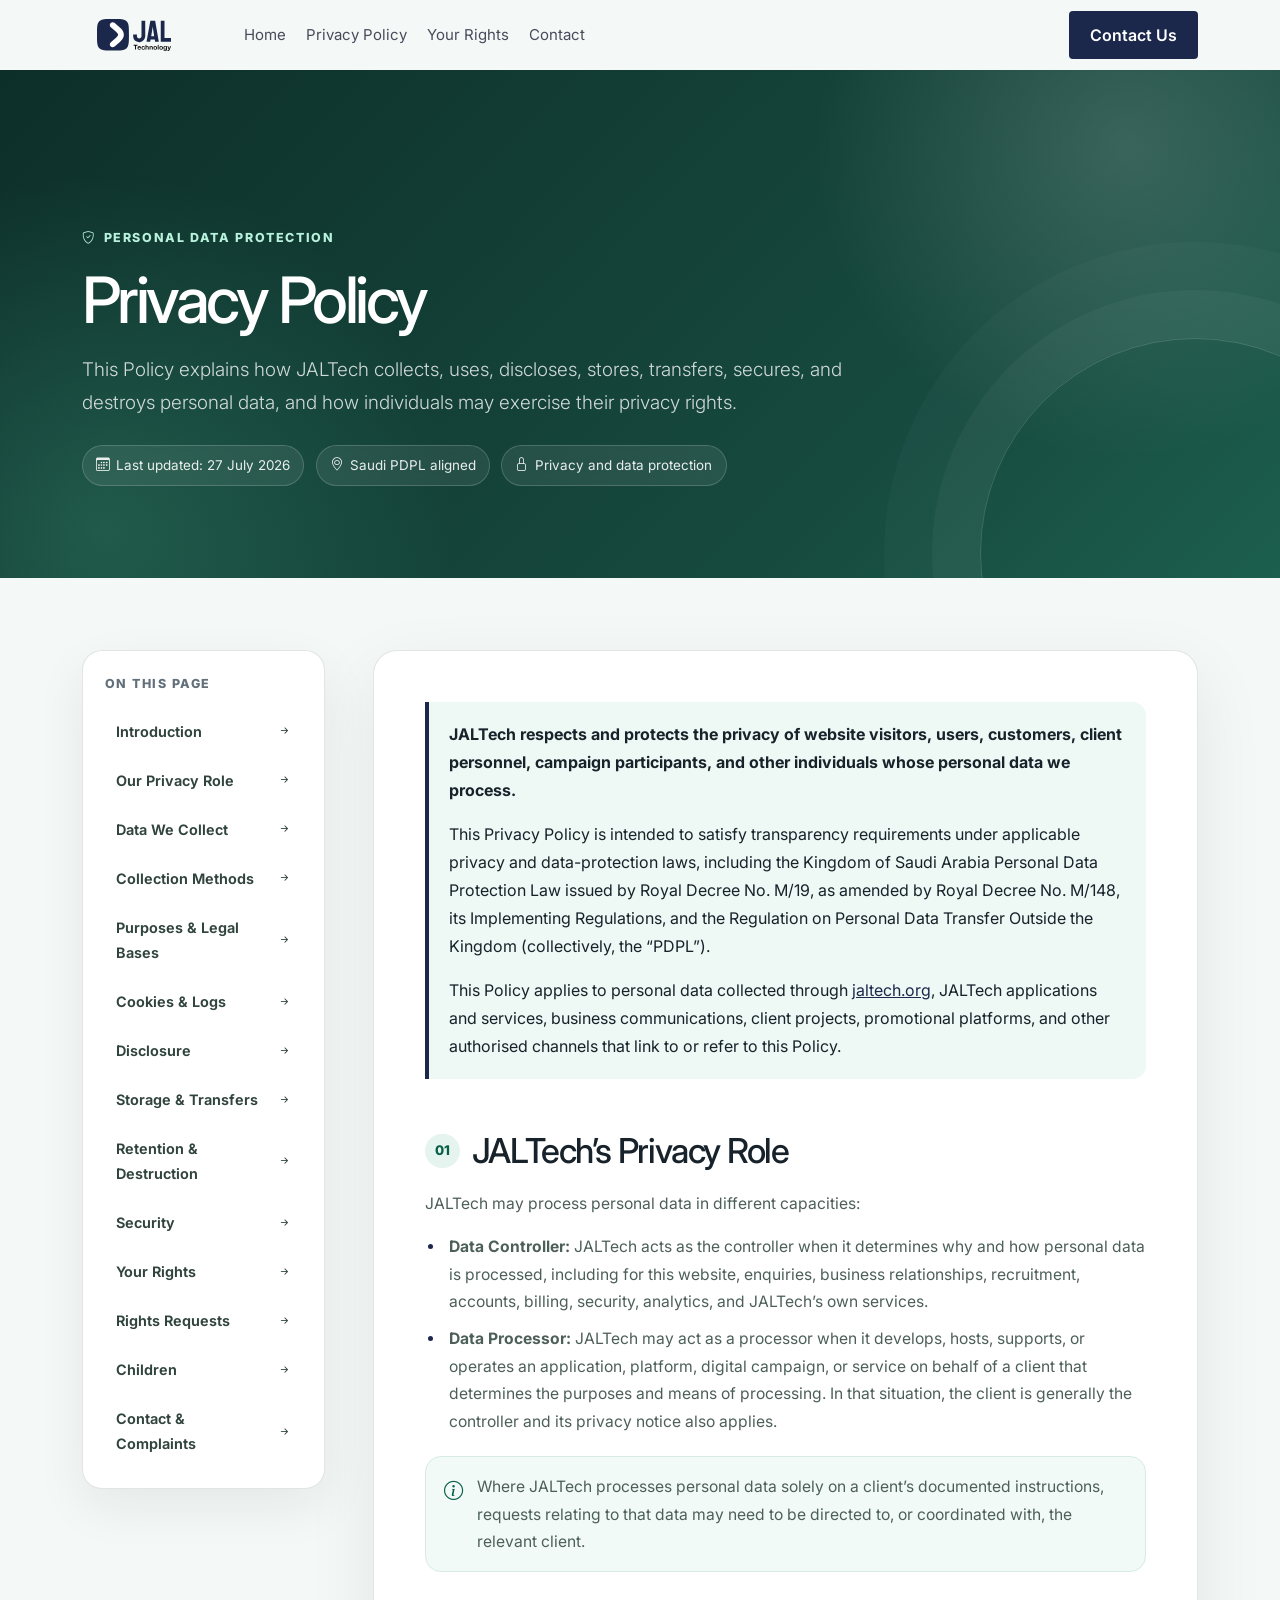
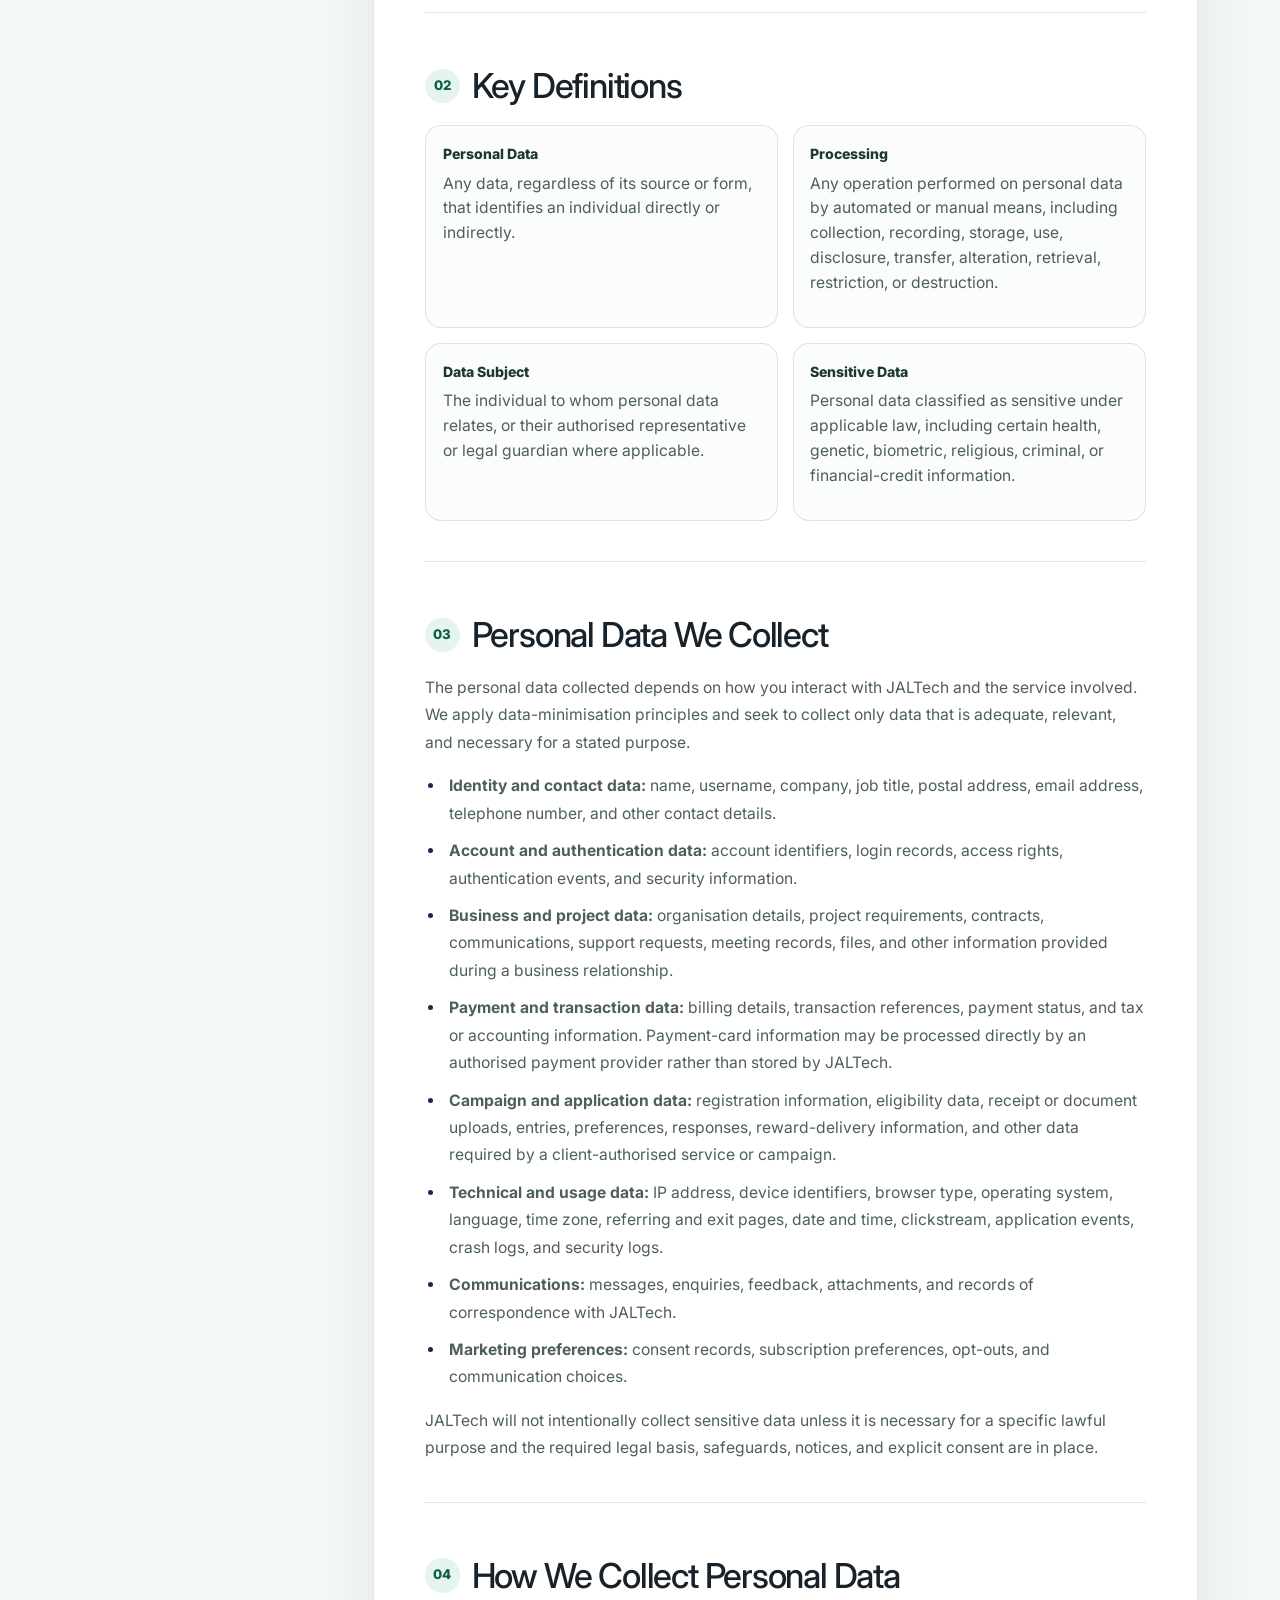
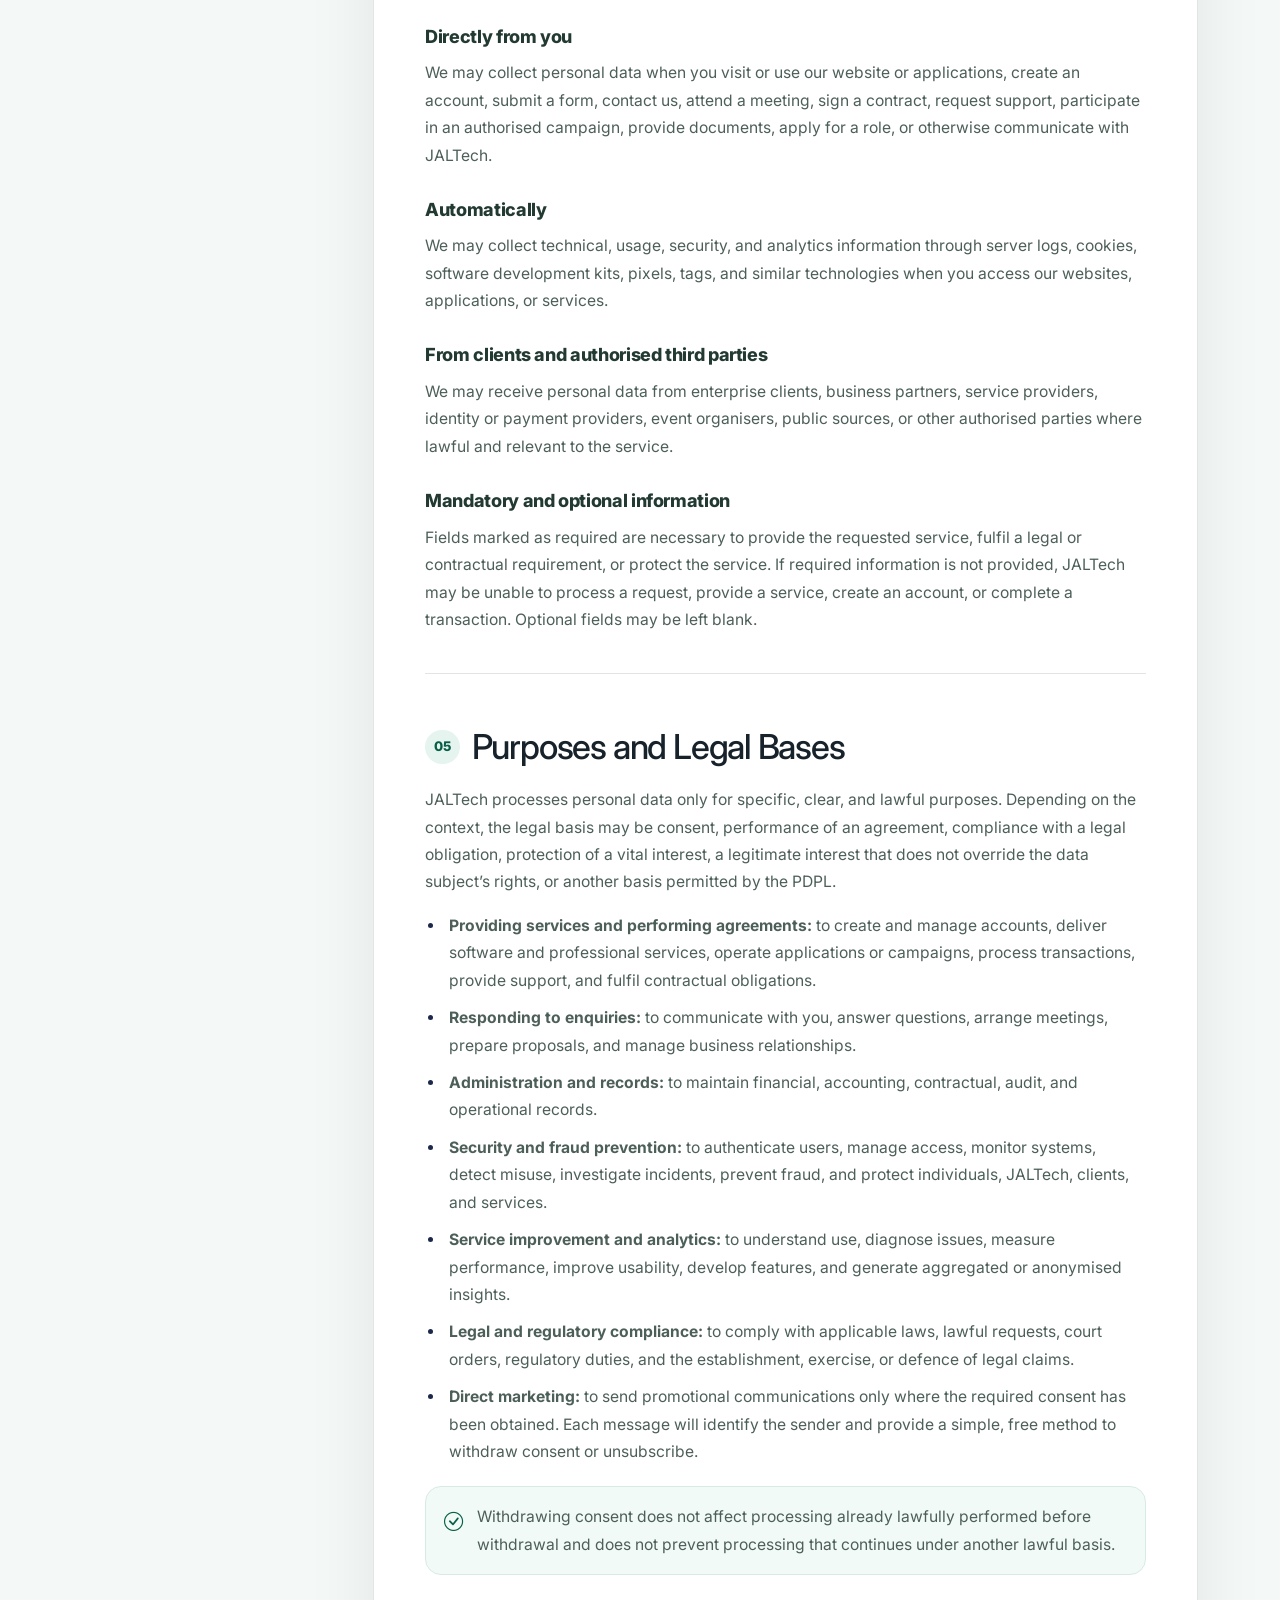
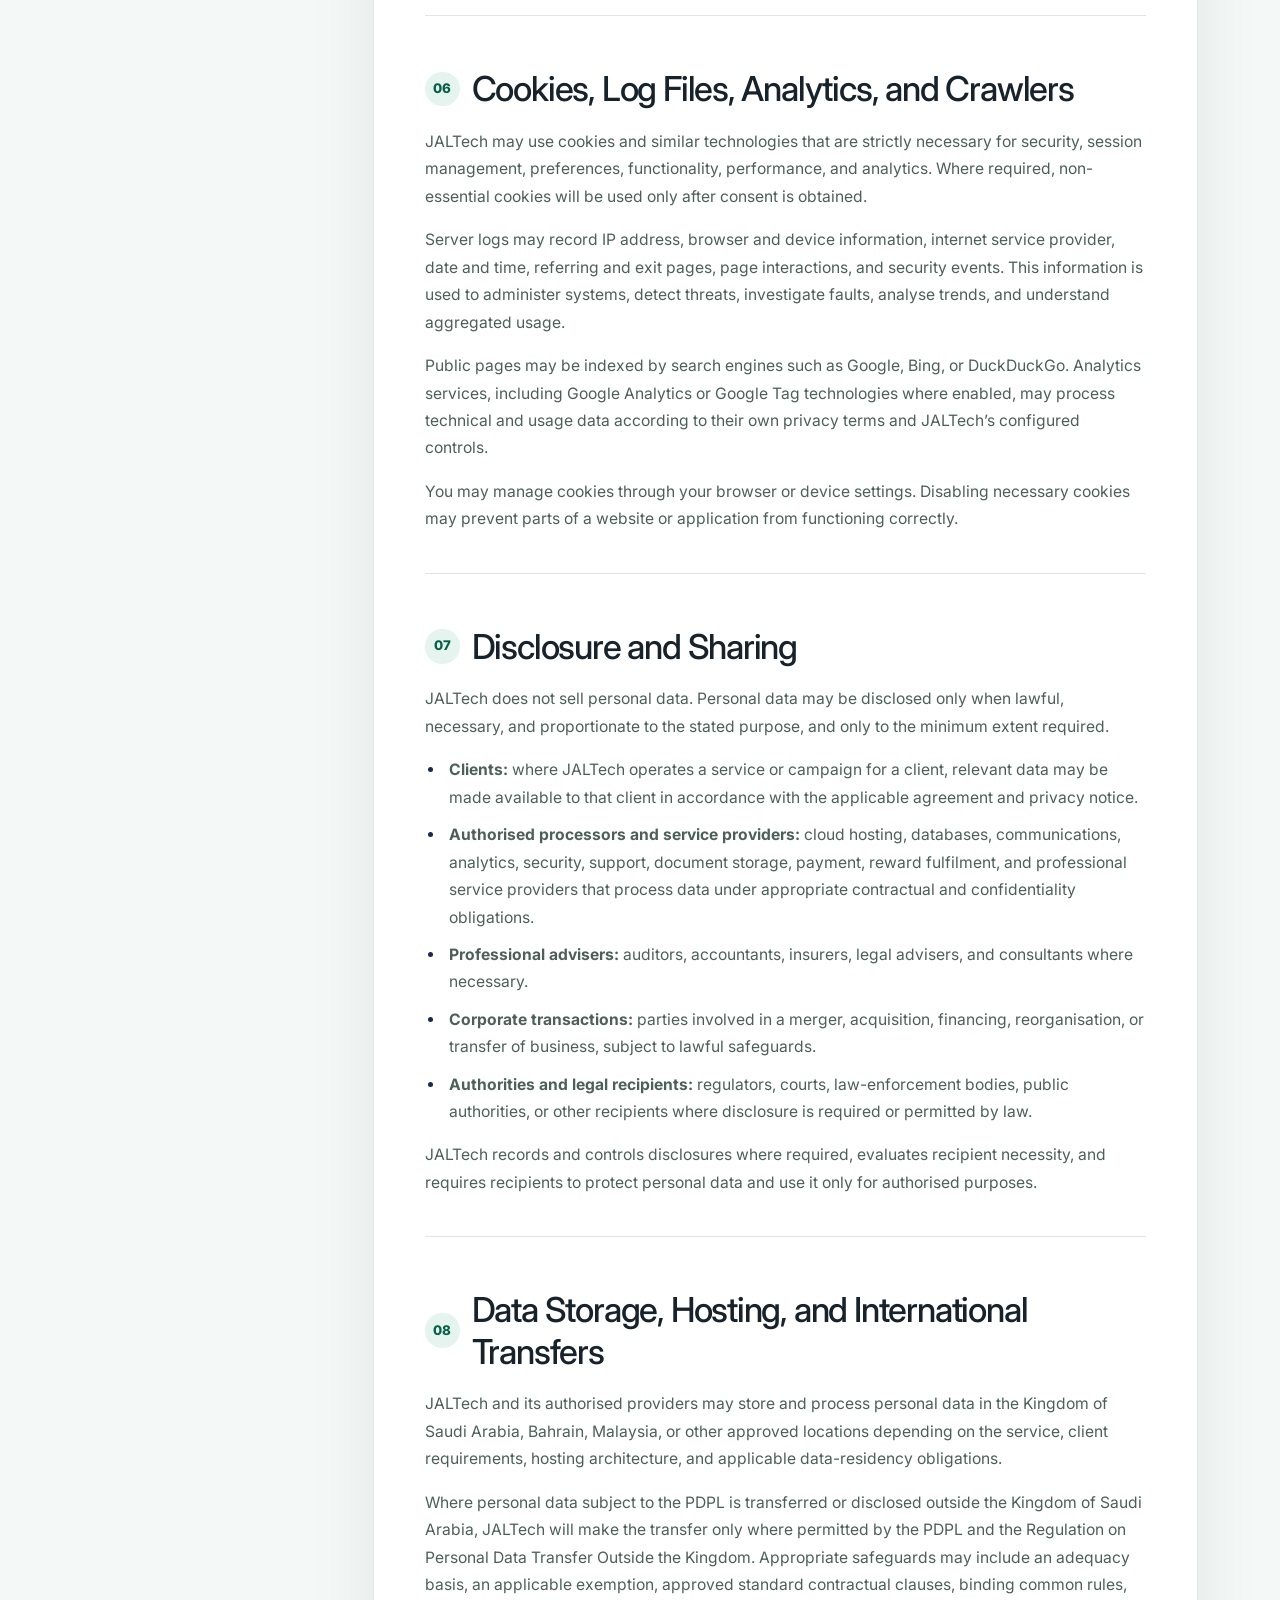
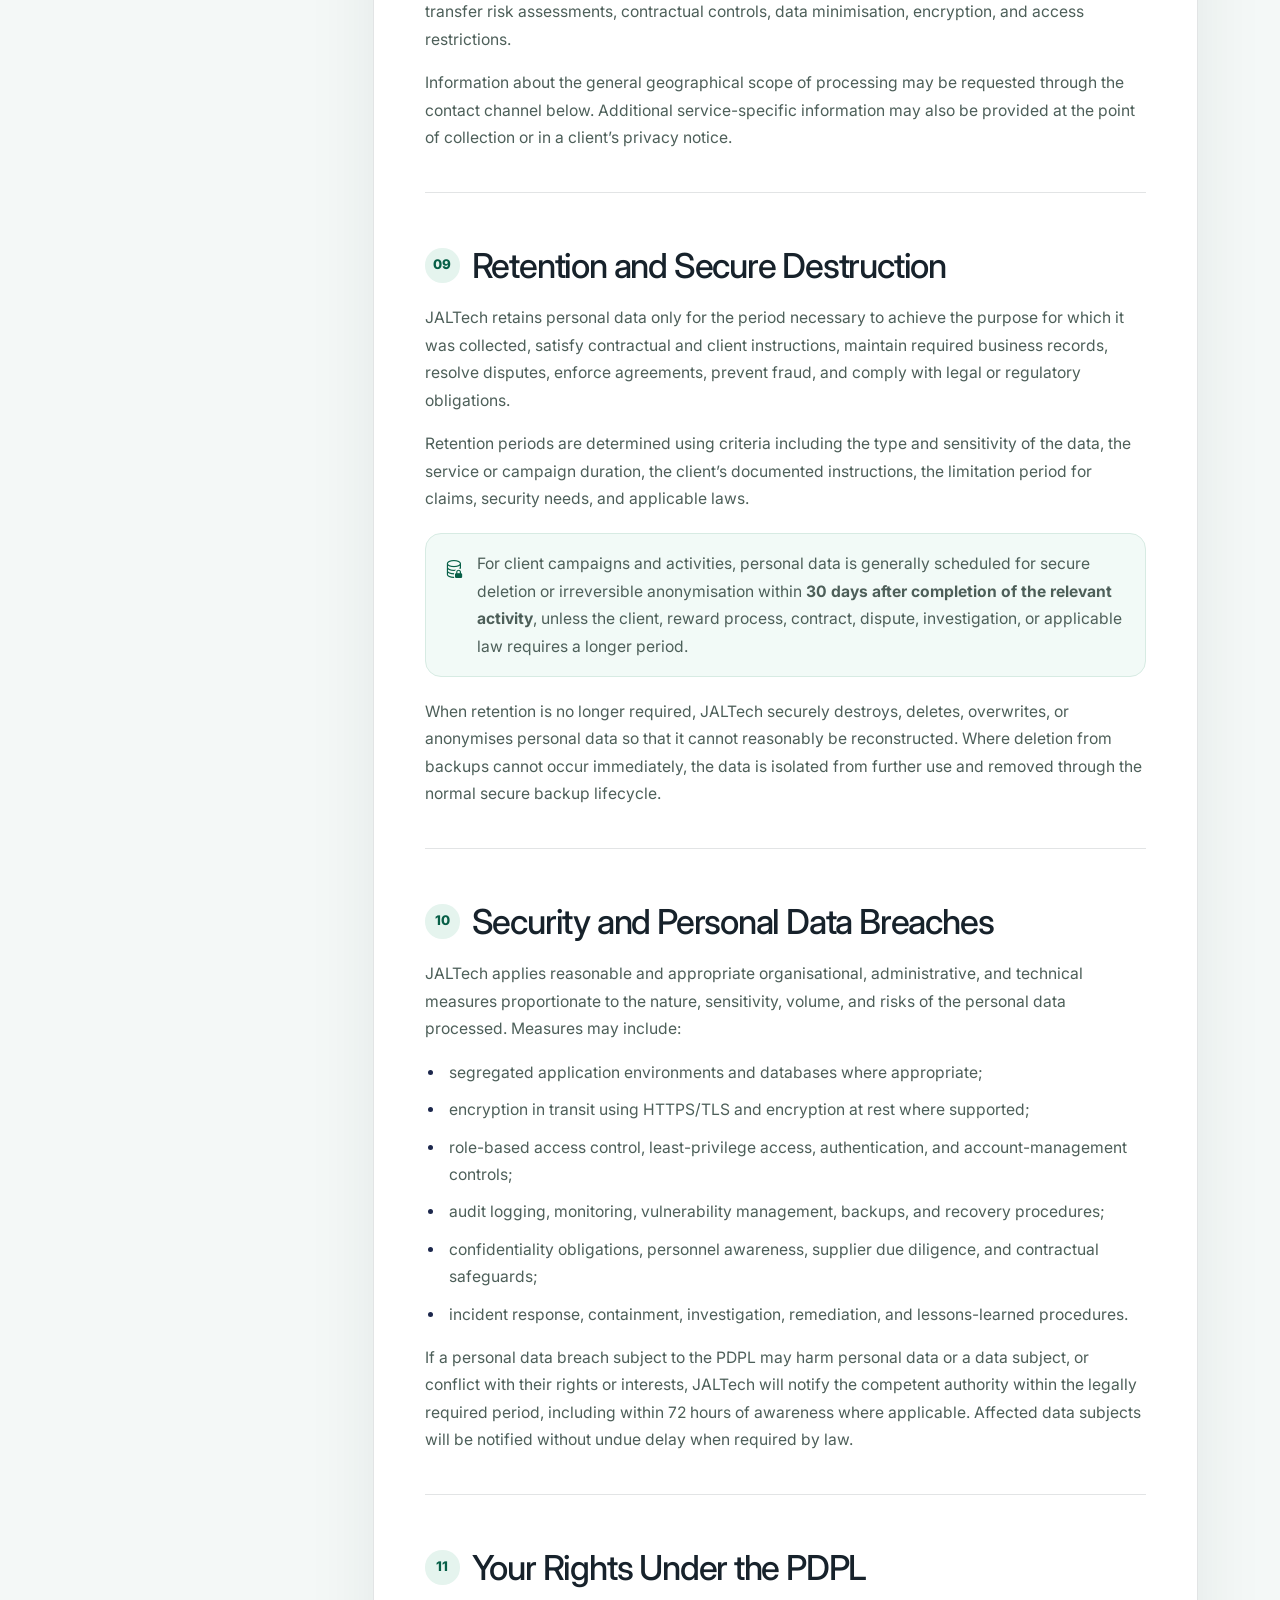
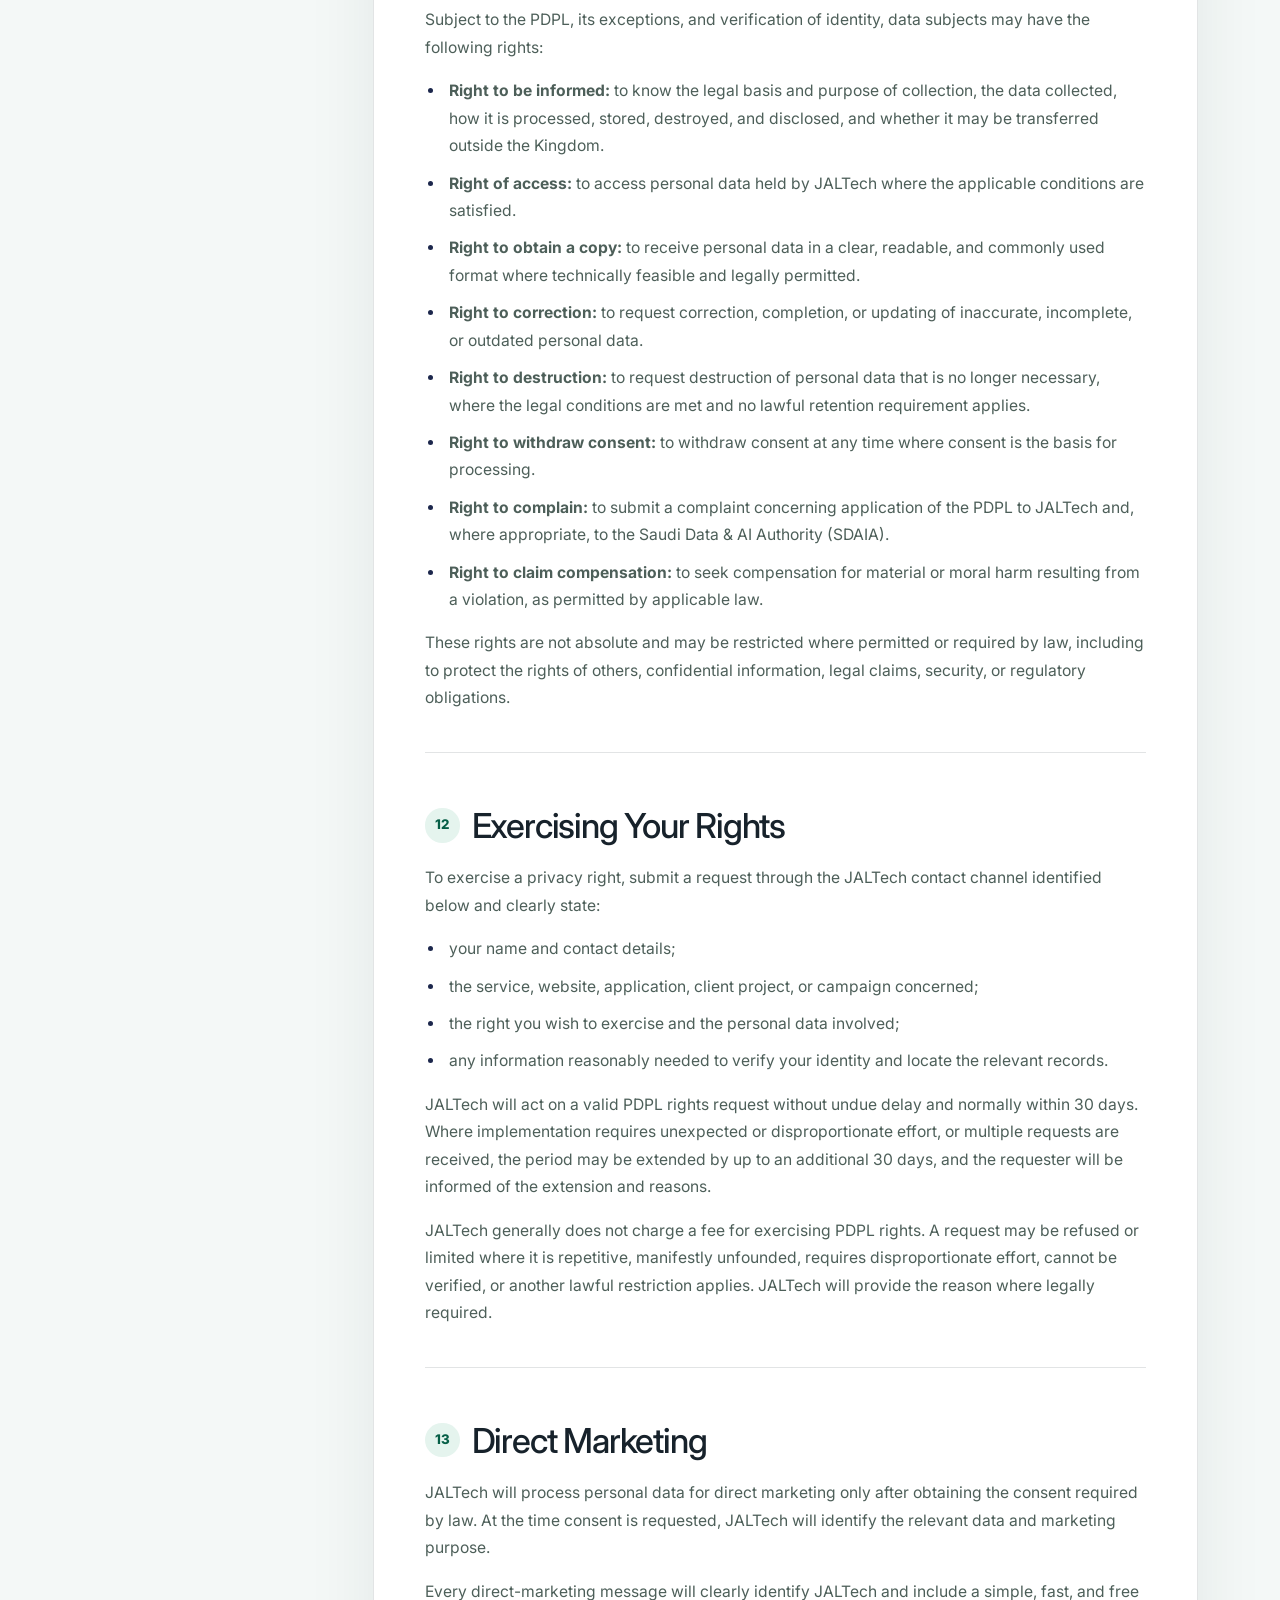
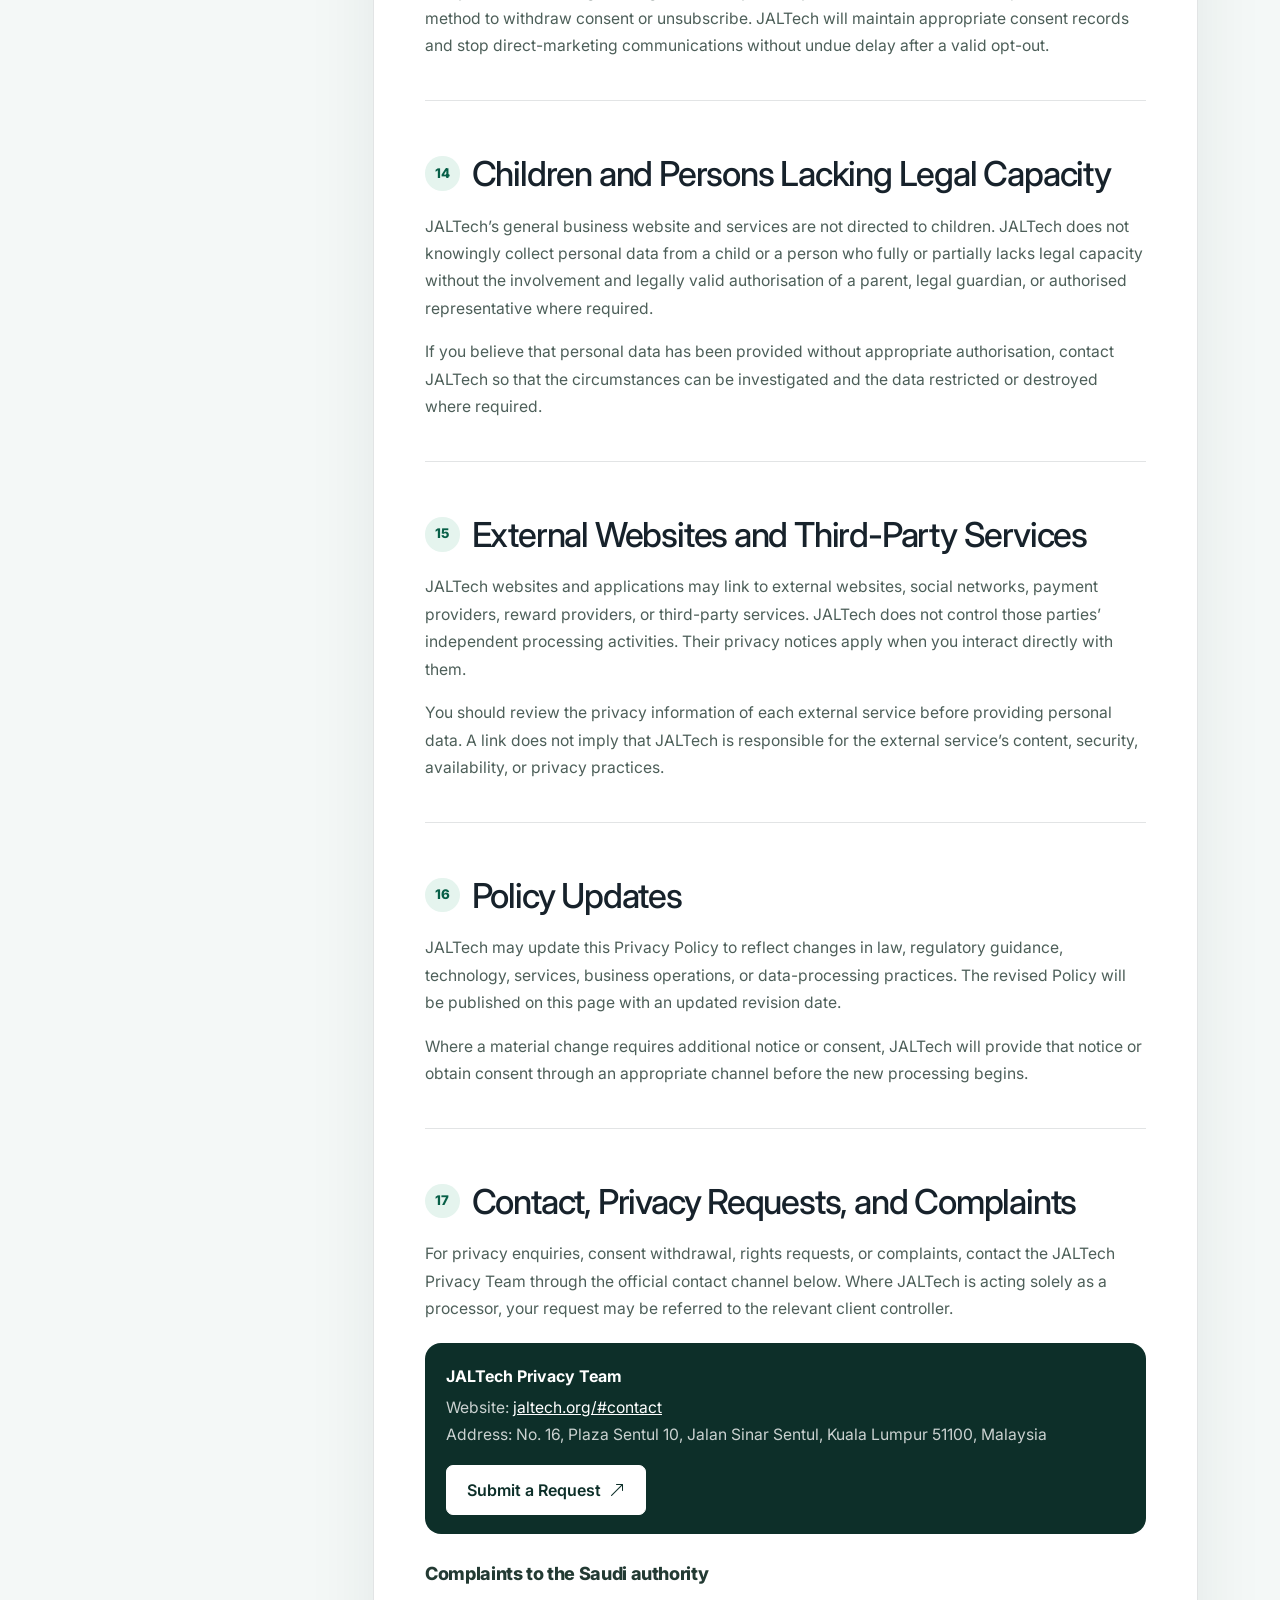
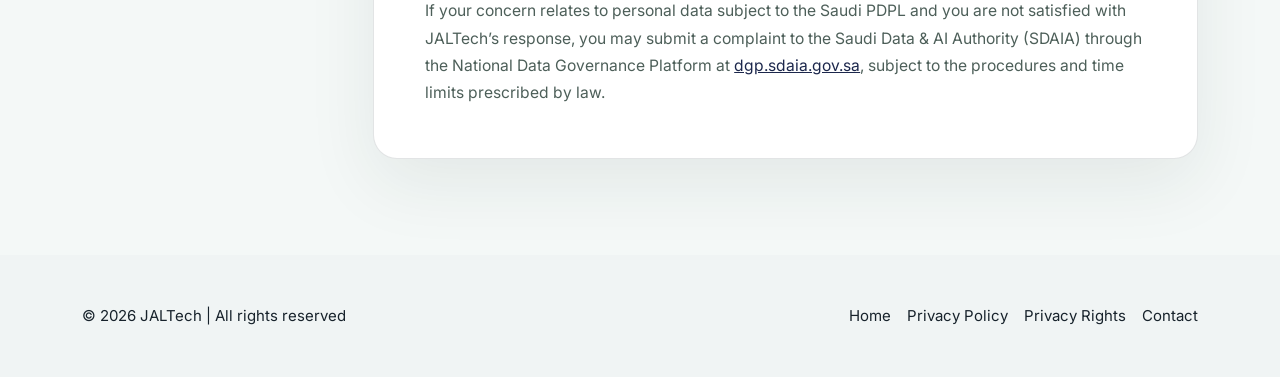
==== privacy.html @ e6873552 "Create privacy.html" ====
<!DOCTYPE html>
<html lang="en">

<head>
  <meta charset="utf-8">
  <meta name="viewport" content="width=device-width, initial-scale=1">
  <meta name="description" content="JALTech Privacy Policy describing how personal data is collected, used, disclosed, secured, retained, transferred, and protected in accordance with applicable privacy laws, including the Saudi Personal Data Protection Law (PDPL).">
  <meta name="robots" content="index, follow">
  <title>Privacy Policy | JALTech</title>

  <!-- ======= Google Font ======= -->
  <link rel="preconnect" href="https://fonts.googleapis.com">
  <link rel="preconnect" href="https://fonts.gstatic.com" crossorigin>
  <link href="https://fonts.googleapis.com/css2?family=Inter:wght@100..900&amp;display=swap" rel="stylesheet">

  <!-- ======= Styles used by the main JALTech website ======= -->
  <link href="assets/vendors/bootstrap/bootstrap.min.css" rel="stylesheet">
  <link href="assets/vendors/bootstrap-icons/font/bootstrap-icons.min.css" rel="stylesheet">
  <link href="assets/vendors/aos/aos.css" rel="stylesheet">
  <link href="assets/css/style.css" rel="stylesheet">

  <!-- ======= Page-specific legal document styles ======= -->
  <style>
    :root {
      --legal-ink: #17222b;
      --legal-muted: #61707b;
      --legal-border: rgba(23, 34, 43, 0.12);
      --legal-surface: #ffffff;
      --legal-soft: #f4f8f7;
      --legal-accent: var(--bs-primary, #087f5b);
      --legal-accent-dark: #075f47;
      --legal-hero: #0d2f29;
    }

    html {
      scroll-behavior: smooth;
      scroll-padding-top: 96px;
    }

    body {
      font-family: "Inter", sans-serif;
      color: var(--legal-ink);
      background: var(--legal-soft);
      line-height: 1.75;
    }

    .legal-header.fbs__net-navbar {
      position: sticky;
      top: 0;
      z-index: 1030;
    }

    .legal-header .navbar-brand img {
      max-height: 38px;
      width: auto;
    }

    .legal-hero {
      position: relative;
      overflow: hidden;
      padding: 9.5rem 0 5.75rem;
      color: #ffffff;
      background:
        radial-gradient(circle at 88% 15%, rgba(255, 255, 255, 0.15), transparent 26%),
        radial-gradient(circle at 8% 90%, rgba(92, 214, 170, 0.2), transparent 28%),
        linear-gradient(135deg, var(--legal-hero), #174b40 72%, #1c5f4f);
    }

    .legal-hero::after {
      content: "";
      position: absolute;
      right: -130px;
      bottom: -190px;
      width: 430px;
      height: 430px;
      border: 1px solid rgba(255, 255, 255, 0.16);
      border-radius: 50%;
      box-shadow:
        0 0 0 48px rgba(255, 255, 255, 0.035),
        0 0 0 96px rgba(255, 255, 255, 0.025);
      pointer-events: none;
    }

    .legal-eyebrow {
      display: inline-flex;
      align-items: center;
      gap: 0.5rem;
      margin-bottom: 1.1rem;
      font-size: 0.78rem;
      font-weight: 800;
      letter-spacing: 0.13em;
      text-transform: uppercase;
      color: #b9f2dc;
    }

    .legal-hero h1 {
      max-width: 850px;
      margin-bottom: 1.25rem;
      color: #ffffff;
      font-size: clamp(2.35rem, 5vw, 4.75rem);
      line-height: 1.03;
      letter-spacing: -0.055em;
    }

    .legal-hero .lead {
      max-width: 760px;
      margin-bottom: 1.65rem;
      color: rgba(255, 255, 255, 0.8);
      font-size: clamp(1rem, 2vw, 1.18rem);
    }

    .legal-meta {
      display: flex;
      flex-wrap: wrap;
      gap: 0.7rem;
    }

    .legal-meta span {
      display: inline-flex;
      align-items: center;
      gap: 0.45rem;
      padding: 0.48rem 0.82rem;
      border: 1px solid rgba(255, 255, 255, 0.18);
      border-radius: 999px;
      background: rgba(255, 255, 255, 0.08);
      color: rgba(255, 255, 255, 0.9);
      font-size: 0.84rem;
      backdrop-filter: blur(8px);
    }

    .legal-layout {
      padding: 4.5rem 0 6rem;
    }

    .legal-sidebar {
      position: sticky;
      top: 105px;
      padding: 1.35rem;
      border: 1px solid var(--legal-border);
      border-radius: 1.25rem;
      background: var(--legal-surface);
      box-shadow: 0 18px 50px rgba(28, 48, 42, 0.07);
    }

    .legal-sidebar-title {
      margin-bottom: 0.9rem;
      font-size: 0.78rem;
      font-weight: 800;
      letter-spacing: 0.12em;
      text-transform: uppercase;
      color: var(--legal-muted);
    }

    .legal-toc {
      display: grid;
      gap: 0.25rem;
      margin: 0;
      padding: 0;
      list-style: none;
    }

    .legal-toc a {
      display: flex;
      align-items: center;
      justify-content: space-between;
      gap: 0.75rem;
      padding: 0.62rem 0.7rem;
      border-radius: 0.7rem;
      color: #30433d;
      font-size: 0.9rem;
      font-weight: 650;
      text-decoration: none;
      transition: 160ms ease;
    }

    .legal-toc a:hover,
    .legal-toc a:focus-visible {
      color: var(--legal-accent-dark);
      background: #eaf5f1;
      outline: none;
    }

    .legal-document {
      padding: clamp(1.35rem, 4vw, 3.4rem);
      border: 1px solid var(--legal-border);
      border-radius: 1.5rem;
      background: var(--legal-surface);
      box-shadow: 0 24px 70px rgba(28, 48, 42, 0.08);
    }

    .legal-intro {
      margin-bottom: 2rem;
      padding: 1.15rem 1.25rem;
      border-left: 4px solid var(--legal-accent);
      border-radius: 0 0.85rem 0.85rem 0;
      background: #eef8f4;
    }

    .legal-intro p:last-child {
      margin-bottom: 0;
    }

    .legal-section {
      padding-top: 1.2rem;
      scroll-margin-top: 110px;
    }

    .legal-section + .legal-section {
      margin-top: 2.5rem;
      padding-top: 3.25rem;
      border-top: 1px solid var(--legal-border);
    }

    .legal-section h2 {
      display: flex;
      align-items: center;
      gap: 0.75rem;
      margin-bottom: 1.15rem;
      color: var(--legal-ink);
      font-size: clamp(1.55rem, 3vw, 2.15rem);
      line-height: 1.2;
      letter-spacing: -0.035em;
    }

    .legal-section h2 .section-number {
      display: inline-grid;
      flex: 0 0 auto;
      width: 2.15rem;
      height: 2.15rem;
      place-items: center;
      border-radius: 50%;
      background: #e5f4ee;
      color: var(--legal-accent-dark);
      font-size: 0.83rem;
      font-weight: 800;
      letter-spacing: 0;
    }

    .legal-section h3 {
      margin-top: 1.85rem;
      margin-bottom: 0.75rem;
      color: #233a33;
      font-size: 1.13rem;
      font-weight: 780;
      letter-spacing: -0.02em;
    }

    .legal-section p,
    .legal-section li,
    .definition-card dd {
      color: #4d5f59;
      font-size: 0.98rem;
    }

    .legal-section p:last-child,
    .legal-section ul:last-child,
    .legal-section ol:last-child {
      margin-bottom: 0;
    }

    .legal-section ul,
    .legal-section ol {
      padding-left: 1.25rem;
    }

    .legal-section li {
      margin-bottom: 0.62rem;
      padding-left: 0.25rem;
    }

    .legal-section li::marker {
      color: var(--legal-accent);
      font-weight: 800;
    }

    .definition-grid {
      display: grid;
      grid-template-columns: repeat(2, minmax(0, 1fr));
      gap: 0.9rem;
      margin-top: 1.15rem;
    }

    .definition-card {
      height: 100%;
      padding: 1rem 1.05rem;
      border: 1px solid var(--legal-border);
      border-radius: 1rem;
      background: #fbfdfc;
    }

    .definition-card dt {
      margin-bottom: 0.3rem;
      color: #1e382f;
      font-size: 0.88rem;
      font-weight: 800;
    }

    .definition-card dd {
      margin: 0;
      line-height: 1.58;
    }

    .legal-callout {
      display: flex;
      gap: 0.9rem;
      margin: 1.3rem 0;
      padding: 1rem 1.1rem;
      border: 1px solid #d7ebe3;
      border-radius: 1rem;
      background: #f2faf7;
    }

    .legal-callout i {
      flex: 0 0 auto;
      margin-top: 0.12rem;
      color: var(--legal-accent-dark);
      font-size: 1.2rem;
    }

    .legal-callout p {
      margin: 0;
    }

    .legal-subcard {
      margin-top: 1rem;
      padding: 1.15rem;
      border: 1px solid var(--legal-border);
      border-radius: 1rem;
      background: #fbfcfc;
    }

    .legal-subcard h3:first-child {
      margin-top: 0;
    }

    .legal-contact {
      display: flex;
      flex-wrap: wrap;
      align-items: center;
      justify-content: space-between;
      gap: 1rem;
      margin-top: 1.25rem;
      padding: 1.2rem 1.3rem;
      border-radius: 1rem;
      background: var(--legal-hero);
      color: #ffffff;
    }

    .legal-contact p {
      margin: 0;
      color: rgba(255, 255, 255, 0.78);
    }

    .legal-contact a {
      color: #ffffff;
    }

    .legal-contact .btn {
      flex: 0 0 auto;
      border-color: #ffffff;
      background: #ffffff;
      color: var(--legal-hero);
    }

    .legal-contact .btn:hover {
      border-color: #d9f4e9;
      background: #d9f4e9;
      color: var(--legal-hero);
    }

    .legal-footer-links {
      display: flex;
      flex-wrap: wrap;
      gap: 1rem;
      justify-content: flex-end;
    }

    .legal-footer-links a {
      color: inherit;
      text-decoration: none;
    }

    .legal-footer-links a:hover {
      text-decoration: underline;
    }

    @media (max-width: 991.98px) {
      .legal-hero {
        padding-top: 8rem;
      }

      .legal-sidebar {
        position: static;
        margin-bottom: 1.5rem;
      }

      .legal-toc {
        grid-template-columns: repeat(2, minmax(0, 1fr));
      }
    }

    @media (max-width: 575.98px) {
      .legal-hero {
        padding: 7.25rem 0 4.25rem;
      }

      .legal-layout {
        padding: 2.5rem 0 4rem;
      }

      .legal-document {
        border-radius: 1.1rem;
      }

      .legal-toc,
      .definition-grid {
        grid-template-columns: 1fr;
      }

      .legal-contact {
        align-items: stretch;
      }

      .legal-contact .btn {
        width: 100%;
      }

      .legal-footer-links {
        justify-content: flex-start;
      }
    }

    @media print {
      .legal-header,
      .legal-sidebar,
      #back-to-top,
      .footer,
      .legal-contact .btn {
        display: none !important;
      }

      body,
      .legal-layout {
        background: #ffffff !important;
      }

      .legal-hero {
        padding: 2rem 0;
        color: #000000;
        background: #ffffff !important;
      }

      .legal-hero h1,
      .legal-hero .lead,
      .legal-meta span,
      .legal-eyebrow {
        color: #000000 !important;
      }

      .legal-document {
        padding: 0;
        border: 0;
        box-shadow: none;
      }

      .legal-section {
        break-inside: avoid;
      }
    }
  </style>

  <!-- ======= Apply theme before paint ======= -->
  <script>
    (function () {
      const storedTheme = localStorage.getItem("theme") || "light";
      document.documentElement.setAttribute("data-bs-theme", storedTheme);
    })();
  </script>
</head>

<body>
  <div class="site-wrap">
    <!-- ======= Header ======= -->
    <header class="legal-header fbs__net-navbar navbar navbar-expand-lg dark" aria-label="JALTech navigation">
      <div class="container d-flex align-items-center justify-content-between">
        <a class="navbar-brand w-auto" href="index.html" aria-label="JALTech home">
          <img class="logo dark img-fluid" src="assets/images/logo-dark.svg" alt="JALTech">
          <img class="logo light img-fluid" src="assets/images/logo-light.svg" alt="JALTech">
        </a>

        <div class="offcanvas offcanvas-start w-75" id="legal-nav" tabindex="-1" aria-labelledby="legal-nav-label">
          <div class="offcanvas-header">
            <div class="offcanvas-header-logo">
              <a class="logo-link" id="legal-nav-label" href="index.html">
                <img class="logo dark img-fluid" src="assets/images/logo-dark.svg" alt="JALTech">
                <img class="logo light img-fluid" src="assets/images/logo-light.svg" alt="JALTech">
              </a>
            </div>
            <button class="btn-close btn-close-black" type="button" data-bs-dismiss="offcanvas" aria-label="Close"></button>
          </div>

          <div class="offcanvas-body align-items-lg-center">
            <ul class="navbar-nav nav me-auto ps-lg-5 mb-2 mb-lg-0">
              <li class="nav-item"><a class="nav-link" href="index.html">Home</a></li>
              <li class="nav-item"><a class="nav-link" href="#policy">Privacy Policy</a></li>
              <li class="nav-item"><a class="nav-link" href="#rights">Your Rights</a></li>
              <li class="nav-item"><a class="nav-link" href="#contact">Contact</a></li>
            </ul>
          </div>
        </div>

        <div class="ms-auto w-auto">
          <div class="header-social d-flex align-items-center gap-1">
            <a class="btn btn-primary py-2" href="https://jaltech.org/#contact">Contact Us</a>
            <button class="fbs__net-navbar-toggler justify-content-center align-items-center ms-auto" type="button"
              data-bs-toggle="offcanvas" data-bs-target="#legal-nav" aria-controls="legal-nav"
              aria-label="Toggle navigation" aria-expanded="false">
              <svg class="fbs__net-icon-menu" xmlns="http://www.w3.org/2000/svg" width="24" height="24"
                viewBox="0 0 24 24" fill="none" stroke="currentColor" stroke-width="2" stroke-linecap="round"
                stroke-linejoin="round" aria-hidden="true">
                <line x1="21" x2="3" y1="6" y2="6"></line>
                <line x1="15" x2="3" y1="12" y2="12"></line>
                <line x1="17" x2="3" y1="18" y2="18"></line>
              </svg>
              <svg class="fbs__net-icon-close" xmlns="http://www.w3.org/2000/svg" width="24" height="24"
                viewBox="0 0 24 24" fill="none" stroke="currentColor" stroke-width="2" stroke-linecap="round"
                stroke-linejoin="round" aria-hidden="true">
                <path d="M18 6 6 18"></path>
                <path d="m6 6 12 12"></path>
              </svg>
            </button>
          </div>
        </div>
      </div>
    </header>
    <!-- End Header -->

    <main>
      <!-- ======= Hero ======= -->
      <section class="legal-hero">
        <div class="container position-relative" style="z-index: 1;">
          <span class="legal-eyebrow"><i class="bi bi-shield-check"></i> Personal Data Protection</span>
          <h1>Privacy Policy</h1>
          <p class="lead">This Policy explains how JALTech collects, uses, discloses, stores, transfers, secures, and destroys personal data, and how individuals may exercise their privacy rights.</p>
          <div class="legal-meta">
            <span><i class="bi bi-calendar3"></i> Last updated: 27 July 2026</span>
            <span><i class="bi bi-geo-alt"></i> Saudi PDPL aligned</span>
            <span><i class="bi bi-lock"></i> Privacy and data protection</span>
          </div>
        </div>
      </section>
      <!-- End Hero -->

      <section class="legal-layout" id="policy">
        <div class="container">
          <div class="row g-4 g-xl-5 align-items-start">
            <aside class="col-lg-3" aria-label="Contents">
              <nav class="legal-sidebar">
                <div class="legal-sidebar-title">On this page</div>
                <ul class="legal-toc">
                  <li><a href="#introduction">Introduction <i class="bi bi-arrow-right-short"></i></a></li>
                  <li><a href="#roles">Our Privacy Role <i class="bi bi-arrow-right-short"></i></a></li>
                  <li><a href="#data-collected">Data We Collect <i class="bi bi-arrow-right-short"></i></a></li>
                  <li><a href="#collection">Collection Methods <i class="bi bi-arrow-right-short"></i></a></li>
                  <li><a href="#purposes">Purposes &amp; Legal Bases <i class="bi bi-arrow-right-short"></i></a></li>
                  <li><a href="#cookies">Cookies &amp; Logs <i class="bi bi-arrow-right-short"></i></a></li>
                  <li><a href="#disclosure">Disclosure <i class="bi bi-arrow-right-short"></i></a></li>
                  <li><a href="#transfers">Storage &amp; Transfers <i class="bi bi-arrow-right-short"></i></a></li>
                  <li><a href="#retention">Retention &amp; Destruction <i class="bi bi-arrow-right-short"></i></a></li>
                  <li><a href="#security">Security <i class="bi bi-arrow-right-short"></i></a></li>
                  <li><a href="#rights">Your Rights <i class="bi bi-arrow-right-short"></i></a></li>
                  <li><a href="#requests">Rights Requests <i class="bi bi-arrow-right-short"></i></a></li>
                  <li><a href="#children">Children <i class="bi bi-arrow-right-short"></i></a></li>
                  <li><a href="#contact">Contact &amp; Complaints <i class="bi bi-arrow-right-short"></i></a></li>
                </ul>
              </nav>
            </aside>

            <div class="col-lg-9">
              <article class="legal-document">
                <div class="legal-intro" id="introduction">
                  <p><strong>JALTech respects and protects the privacy of website visitors, users, customers, client personnel, campaign participants, and other individuals whose personal data we process.</strong></p>
                  <p>This Privacy Policy is intended to satisfy transparency requirements under applicable privacy and data-protection laws, including the Kingdom of Saudi Arabia Personal Data Protection Law issued by Royal Decree No. M/19, as amended by Royal Decree No. M/148, its Implementing Regulations, and the Regulation on Personal Data Transfer Outside the Kingdom (collectively, the “PDPL”).</p>
                  <p>This Policy applies to personal data collected through <a href="https://jaltech.org/">jaltech.org</a>, JALTech applications and services, business communications, client projects, promotional platforms, and other authorised channels that link to or refer to this Policy.</p>
                </div>

                <section class="legal-section" id="roles">
                  <h2><span class="section-number">01</span> JALTech’s Privacy Role</h2>
                  <p>JALTech may process personal data in different capacities:</p>
                  <ul>
                    <li><strong>Data Controller:</strong> JALTech acts as the controller when it determines why and how personal data is processed, including for this website, enquiries, business relationships, recruitment, accounts, billing, security, analytics, and JALTech’s own services.</li>
                    <li><strong>Data Processor:</strong> JALTech may act as a processor when it develops, hosts, supports, or operates an application, platform, digital campaign, or service on behalf of a client that determines the purposes and means of processing. In that situation, the client is generally the controller and its privacy notice also applies.</li>
                  </ul>
                  <div class="legal-callout">
                    <i class="bi bi-info-circle" aria-hidden="true"></i>
                    <p>Where JALTech processes personal data solely on a client’s documented instructions, requests relating to that data may need to be directed to, or coordinated with, the relevant client.</p>
                  </div>
                </section>

                <section class="legal-section" id="definitions">
                  <h2><span class="section-number">02</span> Key Definitions</h2>
                  <div class="definition-grid">
                    <dl class="definition-card">
                      <dt>Personal Data</dt>
                      <dd>Any data, regardless of its source or form, that identifies an individual directly or indirectly.</dd>
                    </dl>
                    <dl class="definition-card">
                      <dt>Processing</dt>
                      <dd>Any operation performed on personal data by automated or manual means, including collection, recording, storage, use, disclosure, transfer, alteration, retrieval, restriction, or destruction.</dd>
                    </dl>
                    <dl class="definition-card">
                      <dt>Data Subject</dt>
                      <dd>The individual to whom personal data relates, or their authorised representative or legal guardian where applicable.</dd>
                    </dl>
                    <dl class="definition-card">
                      <dt>Sensitive Data</dt>
                      <dd>Personal data classified as sensitive under applicable law, including certain health, genetic, biometric, religious, criminal, or financial-credit information.</dd>
                    </dl>
                  </div>
                </section>

                <section class="legal-section" id="data-collected">
                  <h2><span class="section-number">03</span> Personal Data We Collect</h2>
                  <p>The personal data collected depends on how you interact with JALTech and the service involved. We apply data-minimisation principles and seek to collect only data that is adequate, relevant, and necessary for a stated purpose.</p>
                  <ul>
                    <li><strong>Identity and contact data:</strong> name, username, company, job title, postal address, email address, telephone number, and other contact details.</li>
                    <li><strong>Account and authentication data:</strong> account identifiers, login records, access rights, authentication events, and security information.</li>
                    <li><strong>Business and project data:</strong> organisation details, project requirements, contracts, communications, support requests, meeting records, files, and other information provided during a business relationship.</li>
                    <li><strong>Payment and transaction data:</strong> billing details, transaction references, payment status, and tax or accounting information. Payment-card information may be processed directly by an authorised payment provider rather than stored by JALTech.</li>
                    <li><strong>Campaign and application data:</strong> registration information, eligibility data, receipt or document uploads, entries, preferences, responses, reward-delivery information, and other data required by a client-authorised service or campaign.</li>
                    <li><strong>Technical and usage data:</strong> IP address, device identifiers, browser type, operating system, language, time zone, referring and exit pages, date and time, clickstream, application events, crash logs, and security logs.</li>
                    <li><strong>Communications:</strong> messages, enquiries, feedback, attachments, and records of correspondence with JALTech.</li>
                    <li><strong>Marketing preferences:</strong> consent records, subscription preferences, opt-outs, and communication choices.</li>
                  </ul>
                  <p>JALTech will not intentionally collect sensitive data unless it is necessary for a specific lawful purpose and the required legal basis, safeguards, notices, and explicit consent are in place.</p>
                </section>

                <section class="legal-section" id="collection">
                  <h2><span class="section-number">04</span> How We Collect Personal Data</h2>
                  <h3>Directly from you</h3>
                  <p>We may collect personal data when you visit or use our website or applications, create an account, submit a form, contact us, attend a meeting, sign a contract, request support, participate in an authorised campaign, provide documents, apply for a role, or otherwise communicate with JALTech.</p>

                  <h3>Automatically</h3>
                  <p>We may collect technical, usage, security, and analytics information through server logs, cookies, software development kits, pixels, tags, and similar technologies when you access our websites, applications, or services.</p>

                  <h3>From clients and authorised third parties</h3>
                  <p>We may receive personal data from enterprise clients, business partners, service providers, identity or payment providers, event organisers, public sources, or other authorised parties where lawful and relevant to the service.</p>

                  <h3>Mandatory and optional information</h3>
                  <p>Fields marked as required are necessary to provide the requested service, fulfil a legal or contractual requirement, or protect the service. If required information is not provided, JALTech may be unable to process a request, provide a service, create an account, or complete a transaction. Optional fields may be left blank.</p>
                </section>

                <section class="legal-section" id="purposes">
                  <h2><span class="section-number">05</span> Purposes and Legal Bases</h2>
                  <p>JALTech processes personal data only for specific, clear, and lawful purposes. Depending on the context, the legal basis may be consent, performance of an agreement, compliance with a legal obligation, protection of a vital interest, a legitimate interest that does not override the data subject’s rights, or another basis permitted by the PDPL.</p>
                  <ul>
                    <li><strong>Providing services and performing agreements:</strong> to create and manage accounts, deliver software and professional services, operate applications or campaigns, process transactions, provide support, and fulfil contractual obligations.</li>
                    <li><strong>Responding to enquiries:</strong> to communicate with you, answer questions, arrange meetings, prepare proposals, and manage business relationships.</li>
                    <li><strong>Administration and records:</strong> to maintain financial, accounting, contractual, audit, and operational records.</li>
                    <li><strong>Security and fraud prevention:</strong> to authenticate users, manage access, monitor systems, detect misuse, investigate incidents, prevent fraud, and protect individuals, JALTech, clients, and services.</li>
                    <li><strong>Service improvement and analytics:</strong> to understand use, diagnose issues, measure performance, improve usability, develop features, and generate aggregated or anonymised insights.</li>
                    <li><strong>Legal and regulatory compliance:</strong> to comply with applicable laws, lawful requests, court orders, regulatory duties, and the establishment, exercise, or defence of legal claims.</li>
                    <li><strong>Direct marketing:</strong> to send promotional communications only where the required consent has been obtained. Each message will identify the sender and provide a simple, free method to withdraw consent or unsubscribe.</li>
                  </ul>
                  <div class="legal-callout">
                    <i class="bi bi-check-circle" aria-hidden="true"></i>
                    <p>Withdrawing consent does not affect processing already lawfully performed before withdrawal and does not prevent processing that continues under another lawful basis.</p>
                  </div>
                </section>

                <section class="legal-section" id="cookies">
                  <h2><span class="section-number">06</span> Cookies, Log Files, Analytics, and Crawlers</h2>
                  <p>JALTech may use cookies and similar technologies that are strictly necessary for security, session management, preferences, functionality, performance, and analytics. Where required, non-essential cookies will be used only after consent is obtained.</p>
                  <p>Server logs may record IP address, browser and device information, internet service provider, date and time, referring and exit pages, page interactions, and security events. This information is used to administer systems, detect threats, investigate faults, analyse trends, and understand aggregated usage.</p>
                  <p>Public pages may be indexed by search engines such as Google, Bing, or DuckDuckGo. Analytics services, including Google Analytics or Google Tag technologies where enabled, may process technical and usage data according to their own privacy terms and JALTech’s configured controls.</p>
                  <p>You may manage cookies through your browser or device settings. Disabling necessary cookies may prevent parts of a website or application from functioning correctly.</p>
                </section>

                <section class="legal-section" id="disclosure">
                  <h2><span class="section-number">07</span> Disclosure and Sharing</h2>
                  <p>JALTech does not sell personal data. Personal data may be disclosed only when lawful, necessary, and proportionate to the stated purpose, and only to the minimum extent required.</p>
                  <ul>
                    <li><strong>Clients:</strong> where JALTech operates a service or campaign for a client, relevant data may be made available to that client in accordance with the applicable agreement and privacy notice.</li>
                    <li><strong>Authorised processors and service providers:</strong> cloud hosting, databases, communications, analytics, security, support, document storage, payment, reward fulfilment, and professional service providers that process data under appropriate contractual and confidentiality obligations.</li>
                    <li><strong>Professional advisers:</strong> auditors, accountants, insurers, legal advisers, and consultants where necessary.</li>
                    <li><strong>Corporate transactions:</strong> parties involved in a merger, acquisition, financing, reorganisation, or transfer of business, subject to lawful safeguards.</li>
                    <li><strong>Authorities and legal recipients:</strong> regulators, courts, law-enforcement bodies, public authorities, or other recipients where disclosure is required or permitted by law.</li>
                  </ul>
                  <p>JALTech records and controls disclosures where required, evaluates recipient necessity, and requires recipients to protect personal data and use it only for authorised purposes.</p>
                </section>

                <section class="legal-section" id="transfers">
                  <h2><span class="section-number">08</span> Data Storage, Hosting, and International Transfers</h2>
                  <p>JALTech and its authorised providers may store and process personal data in the Kingdom of Saudi Arabia, Bahrain, Malaysia, or other approved locations depending on the service, client requirements, hosting architecture, and applicable data-residency obligations.</p>
                  <p>Where personal data subject to the PDPL is transferred or disclosed outside the Kingdom of Saudi Arabia, JALTech will make the transfer only where permitted by the PDPL and the Regulation on Personal Data Transfer Outside the Kingdom. Appropriate safeguards may include an adequacy basis, an applicable exemption, approved standard contractual clauses, binding common rules, transfer risk assessments, contractual controls, data minimisation, encryption, and access restrictions.</p>
                  <p>Information about the general geographical scope of processing may be requested through the contact channel below. Additional service-specific information may also be provided at the point of collection or in a client’s privacy notice.</p>
                </section>

                <section class="legal-section" id="retention">
                  <h2><span class="section-number">09</span> Retention and Secure Destruction</h2>
                  <p>JALTech retains personal data only for the period necessary to achieve the purpose for which it was collected, satisfy contractual and client instructions, maintain required business records, resolve disputes, enforce agreements, prevent fraud, and comply with legal or regulatory obligations.</p>
                  <p>Retention periods are determined using criteria including the type and sensitivity of the data, the service or campaign duration, the client’s documented instructions, the limitation period for claims, security needs, and applicable laws.</p>
                  <div class="legal-callout">
                    <i class="bi bi-database-lock" aria-hidden="true"></i>
                    <p>For client campaigns and activities, personal data is generally scheduled for secure deletion or irreversible anonymisation within <strong>30 days after completion of the relevant activity</strong>, unless the client, reward process, contract, dispute, investigation, or applicable law requires a longer period.</p>
                  </div>
                  <p>When retention is no longer required, JALTech securely destroys, deletes, overwrites, or anonymises personal data so that it cannot reasonably be reconstructed. Where deletion from backups cannot occur immediately, the data is isolated from further use and removed through the normal secure backup lifecycle.</p>
                </section>

                <section class="legal-section" id="security">
                  <h2><span class="section-number">10</span> Security and Personal Data Breaches</h2>
                  <p>JALTech applies reasonable and appropriate organisational, administrative, and technical measures proportionate to the nature, sensitivity, volume, and risks of the personal data processed. Measures may include:</p>
                  <ul>
                    <li>segregated application environments and databases where appropriate;</li>
                    <li>encryption in transit using HTTPS/TLS and encryption at rest where supported;</li>
                    <li>role-based access control, least-privilege access, authentication, and account-management controls;</li>
                    <li>audit logging, monitoring, vulnerability management, backups, and recovery procedures;</li>
                    <li>confidentiality obligations, personnel awareness, supplier due diligence, and contractual safeguards;</li>
                    <li>incident response, containment, investigation, remediation, and lessons-learned procedures.</li>
                  </ul>
                  <p>If a personal data breach subject to the PDPL may harm personal data or a data subject, or conflict with their rights or interests, JALTech will notify the competent authority within the legally required period, including within 72 hours of awareness where applicable. Affected data subjects will be notified without undue delay when required by law.</p>
                </section>

                <section class="legal-section" id="rights">
                  <h2><span class="section-number">11</span> Your Rights Under the PDPL</h2>
                  <p>Subject to the PDPL, its exceptions, and verification of identity, data subjects may have the following rights:</p>
                  <ul>
                    <li><strong>Right to be informed:</strong> to know the legal basis and purpose of collection, the data collected, how it is processed, stored, destroyed, and disclosed, and whether it may be transferred outside the Kingdom.</li>
                    <li><strong>Right of access:</strong> to access personal data held by JALTech where the applicable conditions are satisfied.</li>
                    <li><strong>Right to obtain a copy:</strong> to receive personal data in a clear, readable, and commonly used format where technically feasible and legally permitted.</li>
                    <li><strong>Right to correction:</strong> to request correction, completion, or updating of inaccurate, incomplete, or outdated personal data.</li>
                    <li><strong>Right to destruction:</strong> to request destruction of personal data that is no longer necessary, where the legal conditions are met and no lawful retention requirement applies.</li>
                    <li><strong>Right to withdraw consent:</strong> to withdraw consent at any time where consent is the basis for processing.</li>
                    <li><strong>Right to complain:</strong> to submit a complaint concerning application of the PDPL to JALTech and, where appropriate, to the Saudi Data &amp; AI Authority (SDAIA).</li>
                    <li><strong>Right to claim compensation:</strong> to seek compensation for material or moral harm resulting from a violation, as permitted by applicable law.</li>
                  </ul>
                  <p>These rights are not absolute and may be restricted where permitted or required by law, including to protect the rights of others, confidential information, legal claims, security, or regulatory obligations.</p>
                </section>

                <section class="legal-section" id="requests">
                  <h2><span class="section-number">12</span> Exercising Your Rights</h2>
                  <p>To exercise a privacy right, submit a request through the JALTech contact channel identified below and clearly state:</p>
                  <ul>
                    <li>your name and contact details;</li>
                    <li>the service, website, application, client project, or campaign concerned;</li>
                    <li>the right you wish to exercise and the personal data involved;</li>
                    <li>any information reasonably needed to verify your identity and locate the relevant records.</li>
                  </ul>
                  <p>JALTech will act on a valid PDPL rights request without undue delay and normally within 30 days. Where implementation requires unexpected or disproportionate effort, or multiple requests are received, the period may be extended by up to an additional 30 days, and the requester will be informed of the extension and reasons.</p>
                  <p>JALTech generally does not charge a fee for exercising PDPL rights. A request may be refused or limited where it is repetitive, manifestly unfounded, requires disproportionate effort, cannot be verified, or another lawful restriction applies. JALTech will provide the reason where legally required.</p>
                </section>

                <section class="legal-section" id="marketing">
                  <h2><span class="section-number">13</span> Direct Marketing</h2>
                  <p>JALTech will process personal data for direct marketing only after obtaining the consent required by law. At the time consent is requested, JALTech will identify the relevant data and marketing purpose.</p>
                  <p>Every direct-marketing message will clearly identify JALTech and include a simple, fast, and free method to withdraw consent or unsubscribe. JALTech will maintain appropriate consent records and stop direct-marketing communications without undue delay after a valid opt-out.</p>
                </section>

                <section class="legal-section" id="children">
                  <h2><span class="section-number">14</span> Children and Persons Lacking Legal Capacity</h2>
                  <p>JALTech’s general business website and services are not directed to children. JALTech does not knowingly collect personal data from a child or a person who fully or partially lacks legal capacity without the involvement and legally valid authorisation of a parent, legal guardian, or authorised representative where required.</p>
                  <p>If you believe that personal data has been provided without appropriate authorisation, contact JALTech so that the circumstances can be investigated and the data restricted or destroyed where required.</p>
                </section>

                <section class="legal-section" id="third-parties">
                  <h2><span class="section-number">15</span> External Websites and Third-Party Services</h2>
                  <p>JALTech websites and applications may link to external websites, social networks, payment providers, reward providers, or third-party services. JALTech does not control those parties’ independent processing activities. Their privacy notices apply when you interact directly with them.</p>
                  <p>You should review the privacy information of each external service before providing personal data. A link does not imply that JALTech is responsible for the external service’s content, security, availability, or privacy practices.</p>
                </section>

                <section class="legal-section" id="updates">
                  <h2><span class="section-number">16</span> Policy Updates</h2>
                  <p>JALTech may update this Privacy Policy to reflect changes in law, regulatory guidance, technology, services, business operations, or data-processing practices. The revised Policy will be published on this page with an updated revision date.</p>
                  <p>Where a material change requires additional notice or consent, JALTech will provide that notice or obtain consent through an appropriate channel before the new processing begins.</p>
                </section>

                <section class="legal-section" id="contact">
                  <h2><span class="section-number">17</span> Contact, Privacy Requests, and Complaints</h2>
                  <p>For privacy enquiries, consent withdrawal, rights requests, or complaints, contact the JALTech Privacy Team through the official contact channel below. Where JALTech is acting solely as a processor, your request may be referred to the relevant client controller.</p>
                  <div class="legal-contact">
                    <div>
                      <strong class="d-block mb-1">JALTech Privacy Team</strong>
                      <p>Website: <a href="https://jaltech.org/#contact">jaltech.org/#contact</a><br>
                      Address: No. 16, Plaza Sentul 10, Jalan Sinar Sentul, Kuala Lumpur 51100, Malaysia</p>
                    </div>
                    <a class="btn" href="https://jaltech.org/#contact">
                      Submit a Request <i class="bi bi-arrow-up-right ms-1"></i>
                    </a>
                  </div>

                  <h3>Complaints to the Saudi authority</h3>
                  <p>If your concern relates to personal data subject to the Saudi PDPL and you are not satisfied with JALTech’s response, you may submit a complaint to the Saudi Data &amp; AI Authority (SDAIA) through the National Data Governance Platform at <a href="https://dgp.sdaia.gov.sa/" target="_blank" rel="noopener noreferrer">dgp.sdaia.gov.sa</a>, subject to the procedures and time limits prescribed by law.</p>
                </section>
              </article>
            </div>
          </div>
        </div>
      </section>

      <!-- ======= Footer ======= -->
      <footer class="footer pt-5 pb-5">
        <div class="container">
          <div class="row align-items-center g-3">
            <div class="col-lg-7 text-center text-lg-start">
              &copy; <script>document.write(new Date().getFullYear());</script> JALTech | All rights reserved
            </div>
            <div class="col-lg-5">
              <div class="legal-footer-links text-center text-lg-end">
                <a href="index.html">Home</a>
                <a href="#policy">Privacy Policy</a>
                <a href="#rights">Privacy Rights</a>
                <a href="https://jaltech.org/#contact">Contact</a>
              </div>
            </div>
          </div>
        </div>
      </footer>
      <!-- End Footer -->
    </main>
  </div>

  <button id="back-to-top" aria-label="Back to top"><i class="bi bi-arrow-up-short"></i></button>

  <!-- ======= JavaScripts used by the main JALTech website ======= -->
  <script src="assets/vendors/bootstrap/bootstrap.bundle.min.js"></script>
  <script src="assets/vendors/aos/aos.js"></script>
  <script src="assets/js/custom.js"></script>

  <script>
    document.addEventListener("DOMContentLoaded", function () {
      if (window.AOS) {
        AOS.init({ once: true, duration: 650, easing: "ease-out-cubic" });
      }

      document.querySelectorAll("#legal-nav a[href^='#']").forEach(function (link) {
        link.addEventListener("click", function () {
          const nav = document.getElementById("legal-nav");
          if (nav && window.bootstrap) {
            const instance = bootstrap.Offcanvas.getInstance(nav);
            if (instance) instance.hide();
          }
        });
      });
    });
  </script>
</body>

</html>
---- assets/css/style.css ----
/*
Template name: Nova
Template author: FreeBootstrap.net
Author website: https://freebootstrap.net/
License: https://freebootstrap.net/license
Buy Pro
*/
:root,
[data-bs-theme=light] {
  --bs-body-bg: #ffffff;
  --bs-body-color: #494B5B;
  --bs-primary: #1C274C;
  --bs-primary-rgb: 33, 92, 92;
  --bs-primary-hover: #000000;
  --bs-primary-hover-rgb: 20, 75, 75;
  --bs-secondary: #D9D9D9;
  --bs-secondary-rgb: 204, 232, 201;
  --bs-heading-color: #16181B;
  --inverse-color: #494B5B;
  --inverse-color-rgb: 73, 75, 91;
  --bs-link-color: var(--bs-primary);
  --nav-bg: #ffffff;
  --nav-color: #fff;
  --nav-hover-color: #1f6bff;
  --dropdown-bg: #ffffff;
  --dropdown-color: #1f6bff;
  --dropdown-hover-bg: #f7f7f7;
  --nav-inverse: #000000;
  --nav-inverse-alt: #ffffff;
}

body {
  font: 1rem/1.7 "Inter", sans-serif;
  background-color: var(--bs-body-bg);
  color: var(--bs-body-color);
  -webkit-font-smoothing: antialiased;
  -moz-osx-font-smoothing: grayscale;
}

.site-wrap {
  position: relative;
}

.text-bg-custom {
  background-color: var(--bs-primary);
  color: #fff !important;
  font-size: 8px;
  font-weight: 800;
}

::-moz-selection {
  background-color: var(--bs-black);
  color: var(--bs-white);
}

::selection {
  background-color: var(--bs-black);
  color: var(--bs-white);
}

a {
  -webkit-transition: 0.3s all ease-in-out;
  transition: 0.3s all ease-in-out;
  color: var(--bs-primary);
  text-decoration: underline;
}
a:hover {
  text-decoration: none;
}

h1,
h2,
h3,
h4,
h5,
h6 {
  color: var(--bs-heading-color);
}

.container {
  max-width: 1140px;
}

.section {
  padding: 70px 0;
  scroll-margin-top: 60px;
}
@media (max-width: 767.98px) {
  .section {
    padding: 40px 0;
  }
}
.section.first-section {
  padding-top: 100px;
}
@media (min-width: 992px) {
  .section.first-section {
    padding-top: 130px;
  }
}

.text-heading-color {
  color: var(--bs-heading-color);
}

.shadow-sm {
  -webkit-box-shadow: 0 0.125rem 0.25rem 0 rgba(var(--bs-black-rgb), 0.05) !important;
          box-shadow: 0 0.125rem 0.25rem 0 rgba(var(--bs-black-rgb), 0.05) !important;
}

.shadow {
  -webkit-box-shadow: 0 0.5rem 1rem 0 rgba(var(--bs-black-rgb), 0.05) !important;
          box-shadow: 0 0.5rem 1rem 0 rgba(var(--bs-black-rgb), 0.05) !important;
}

.shadow-lg {
  -webkit-box-shadow: 0 1rem 3rem 0 rgba(var(--bs-black-rgb), 0.05) !important;
          box-shadow: 0 1rem 3rem 0 rgba(var(--bs-black-rgb), 0.05) !important;
}

.list-checked {
  padding: 0;
  margin: 0;
  color: var(--bs-body-color);
}
.list-checked li {
  position: relative;
  margin-bottom: 10px;
  display: -webkit-box;
  display: -ms-flexbox;
  display: flex;
  -webkit-box-align: start;
      -ms-flex-align: start;
          align-items: start;
  gap: 10px;
}
.list-checked li i {
  width: 30px;
  height: 30px;
  text-align: center;
  line-height: 30px;
  display: inline-block;
  background-color: rgba(var(--bs-primary-rgb), 0.1);
  border-radius: 50%;
  color: var(--bs-primary);
  font-size: 20px;
}
.list-checked li:before {
  position: absolute;
  display: inline-block;
  left: 0;
  content: "";
  vertical-align: -0.125em;
  background-repeat: no-repeat;
  background-position: right center;
  background-size: 1.5625rem 1.5625rem;
  width: 1.5625rem;
  height: 1.5625rem;
}

.btn {
  padding: 12px 20px;
  background-color: var(--bs-primary);
  color: var(--bs-white);
  border: 1px solid transparent;
  border-radius: 7px;
  font-weight: 600;
  position: relative;
}
.btn:hover, .btn:active, .btn:focus {
  color: var(--bs-white);
  background-color: var(--bs-primary-hover) !important;
  border: 1px solid var(--bs-primary-hover) !important;
}
.btn.btn-white.hover-outline {
  background-color: var(--bs-white) !important;
  color: var(--bs-black) !important;
  border: 1px solid transparent !important;
}
.btn.btn-white.hover-outline:hover {
  color: var(--bs-white) !important;
  background-color: transparent !important;
  border: 1px solid var(--bs-white) !important;
}
.btn.btn-white-outline {
  border: 1px solid rgba(var(--inverse-color-rgb), 0.2) !important;
  color: var(--inverse-color) !important;
  background-color: transparent;
}
.btn.btn-white-outline:hover, .btn.btn-white-outline:focus, .btn.btn-white-outline:active {
  background-color: transparent !important;
  border: 1px solid rgba(var(--inverse-color-rgb), 0.5) !important;
}

.block-squares {
  position: absolute;
  bottom: -12px;
  right: 0;
  z-index: 1;
  width: auto;
}

.form-control {
  padding-top: 10px;
  padding-bottom: 10px;
  border-width: 1px;
  font-size: 16px;
  background-color: transparent;
  border-color: rgba(var(--inverse-color-rgb), 0.1);
}

.form-control:focus {
  outline: none;
  -webkit-box-shadow: none;
          box-shadow: none;
  border-color: var(--bs-primary);
}

.a-link i {
  font-size: 26px;
  margin-left: 10px;
  -webkit-transition: 0.25s all ease-in-out;
  transition: 0.25s all ease-in-out;
}
.a-link:hover i {
  margin-left: 15px;
}

.page-title {
  padding-top: 100px !important;
  padding-bottom: 50px !important;
  background-color: rgba(var(--inverse-color-rgb), 0.03);
}

.special-link .icons {
  display: inline-block;
  width: 38px;
  height: 38px;
  line-height: 38px;
  border-radius: 50%;
  text-align: center;
  position: relative;
  border: 1px solid rgba(var(--inverse-color-rgb), 0.2);
}

.special-link .icons i {
  font-size: 25px;
  position: relative;
  display: inline-block;
  position: absolute;
  -webkit-transition: 0.3s all ease-in-out;
  transition: 0.3s all ease-in-out;
}
.special-link .icons i.icon-1 {
  opacity: 1;
  visibility: visible;
  top: 50%;
  left: 50%;
  -webkit-transform: translate(-50%, -50%) rotate(-45deg);
          transform: translate(-50%, -50%) rotate(-45deg);
}
.special-link .icons i.icon-2 {
  opacity: 0;
  visibility: hidden;
  top: 80%;
  left: 20%;
  -webkit-transform: translate(-50%, -50%) rotate(-45deg);
          transform: translate(-50%, -50%) rotate(-45deg);
}
.special-link:hover .icons .icon-1 {
  opacity: 0;
  visibility: hidden;
  top: 20%;
  left: 80%;
  -webkit-transform: translate(-50%, -50%) rotate(-45deg);
          transform: translate(-50%, -50%) rotate(-45deg);
}
.special-link:hover .icons .icon-2 {
  opacity: 1;
  visibility: visible;
  top: 50%;
  left: 50%;
  -webkit-transform: translate(-50%, -50%) rotate(-45deg);
          transform: translate(-50%, -50%) rotate(-45deg);
}

.fbs__net-navbar {
  position: absolute;
  top: 0;
  -webkit-transition: 0.3s all ease-in-out;
  transition: 0.3s all ease-in-out;
  z-index: 99999;
  width: 100%;
  background-color: transparent !important;
  border: none;
}
@media (min-width: 992px) {
  .fbs__net-navbar {
    padding-top: 0;
    padding-bottom: 0;
  }
}
.fbs__net-navbar > .container {
  position: relative;
}
.fbs__net-navbar.relative {
  position: absolute;
}
.fbs__net-navbar .navbar-brand {
  color: var(--bs-white);
  font-size: 30px;
  font-weight: bold;
}
.fbs__net-navbar .navbar-brand .logo.dark {
  display: none;
}
.fbs__net-navbar .navbar-brand .logo.light {
  display: block;
}
.fbs__net-navbar .navbar-nav > li > .nav-link {
  position: relative;
  padding-top: 22px;
  padding-bottom: 22px;
  padding-left: 10px;
  padding-right: 10px;
  font-size: 0.9375rem;
  color: rgba(var(--bs-white-rgb), 1);
  -webkit-transition: 0.3s all ease;
  transition: 0.3s all ease;
  position: relative;
}
@media (max-width: 991.98px) {
  .fbs__net-navbar .navbar-nav > li > .nav-link {
    color: var(--inverse-color);
  }
}
.fbs__net-navbar .navbar-nav > li > .nav-link:before {
  content: "";
  position: absolute;
  width: calc(100% - 20px);
  -webkit-transform: scaleX(0);
          transform: scaleX(0);
  border-radius: 5px;
  height: 1.5px;
  bottom: 0;
  left: 10px;
  background: currentcolor;
  -webkit-transform-origin: bottom right;
          transform-origin: bottom right;
  -webkit-transition: -webkit-transform 0.35s ease-out;
  transition: -webkit-transform 0.35s ease-out;
  transition: transform 0.35s ease-out;
  transition: transform 0.35s ease-out, -webkit-transform 0.35s ease-out;
}
.fbs__net-navbar .navbar-nav > li > .nav-link:hover::before {
  -webkit-transform: scaleX(1);
          transform: scaleX(1);
  -webkit-transform-origin: bottom left;
          transform-origin: bottom left;
}
.fbs__net-navbar .navbar-nav > li > .nav-link:hover, .fbs__net-navbar .navbar-nav > li > .nav-link:focus {
  color: var(--bs-white);
}
@media (max-width: 991.98px) {
  .fbs__net-navbar .navbar-nav > li > .nav-link:hover, .fbs__net-navbar .navbar-nav > li > .nav-link:focus {
    color: var(--inverse-color) !important;
  }
}
@media (max-width: 767.98px) {
  .fbs__net-navbar .navbar-nav > li > .nav-link {
    padding-top: 5px;
    padding-bottom: 5px;
  }
}
.fbs__net-navbar .navbar-nav > li > .nav-link.active {
  color: var(--bs-white);
}
@media (max-width: 991.98px) {
  .fbs__net-navbar .navbar-nav > li > .nav-link.active {
    color: var(--inverse-color);
  }
}
.fbs__net-navbar .navbar-nav > li > .nav-link.active:before {
  content: "";
  -webkit-transform-origin: bottom left;
          transform-origin: bottom left;
  -webkit-transform: scaleX(1);
          transform: scaleX(1);
}
.fbs__net-navbar .navbar-nav > li > .nav-link.dropdown-toggle {
  display: -webkit-box;
  display: -ms-flexbox;
  display: flex;
  -webkit-box-align: center;
      -ms-flex-align: center;
          align-items: center;
  -webkit-box-pack: justify;
      -ms-flex-pack: justify;
          justify-content: space-between;
}
.fbs__net-navbar .navbar-nav > li > .nav-link.dropdown-toggle::after {
  display: none;
  content: "";
}
@media (max-width: 991.98px) {
  .fbs__net-navbar .navbar-nav > li > .nav-link {
    padding-top: 10px;
    padding-bottom: 10px;
  }
}
.fbs__net-navbar .navbar-nav .dropdown-menu {
  background-color: var(--nav-bg);
}
.fbs__net-navbar .navbar-nav .dropdown-menu .nav-link:hover {
  background-color: var(--dropdown-hover-bg) !important;
  color: var(--inverse-color);
}
.fbs__net-navbar .navbar-nav .dropdown-toggle::after {
  display: none;
}
.fbs__net-navbar .navbar-nav .dropdown-toggle .bi-chevron-down {
  margin-left: 0.5rem;
}
.fbs__net-navbar .fbs__net-navbar-toggler {
  width: 50px;
  height: 50px;
  border-radius: 50%;
  position: relative;
  background-color: var(--bs-black);
  color: var(--bs-white);
  border: none;
  display: none;
}
@media (max-width: 991.98px) {
  .fbs__net-navbar .fbs__net-navbar-toggler {
    display: -webkit-box;
    display: -ms-flexbox;
    display: flex;
  }
}
.fbs__net-navbar .navbar-brand {
  margin-right: 0 !important;
}
.fbs__net-navbar .navbar-nav .dropdown > .dropdown-menu,
.fbs__net-navbar .navbar-nav .dropend > .dropdown-menu,
.fbs__net-navbar .navbar-nav .dropstart > .dropdown-menu {
  border: none !important;
  padding-left: 10px;
  padding-right: 10px;
  -webkit-box-shadow: 0 0.1875rem 0.375rem rgba(var(--bs-black-rgb), 0.1);
          box-shadow: 0 0.1875rem 0.375rem rgba(var(--bs-black-rgb), 0.1);
}
@media (min-width: 992px) {
  .fbs__net-navbar .navbar-nav .dropdown > .dropdown-menu,
  .fbs__net-navbar .navbar-nav .dropend > .dropdown-menu,
  .fbs__net-navbar .navbar-nav .dropstart > .dropdown-menu {
    padding-left: 10px;
    padding-right: 10px;
    width: 200px;
    border: none;
  }
}
.fbs__net-navbar .navbar-nav .dropdown > .dropdown-menu .dropdown-item,
.fbs__net-navbar .navbar-nav .dropdown > .dropdown-menu .nav-link,
.fbs__net-navbar .navbar-nav .dropend > .dropdown-menu .dropdown-item,
.fbs__net-navbar .navbar-nav .dropend > .dropdown-menu .nav-link,
.fbs__net-navbar .navbar-nav .dropstart > .dropdown-menu .dropdown-item,
.fbs__net-navbar .navbar-nav .dropstart > .dropdown-menu .nav-link {
  font-size: 0.875rem;
  padding: 10px 10px;
  -webkit-transition: 0.3s all ease;
  transition: 0.3s all ease;
  border-radius: 0.5rem;
}
@media (min-width: 992px) {
  .fbs__net-navbar .navbar-nav .dropdown:hover > .dropdown-menu,
  .fbs__net-navbar .navbar-nav .dropend:hover > .dropdown-menu,
  .fbs__net-navbar .navbar-nav .dropstart:hover > .dropdown-menu {
    display: block;
    -webkit-animation: fadeInUp 0.3s ease;
            animation: fadeInUp 0.3s ease;
  }
}
@media (min-width: 992px) {
  .fbs__net-navbar .navbar-nav .dropend:hover > .dropdown-menu {
    position: absolute;
    top: 0;
    left: 100%;
    -webkit-animation: fadeInRight 0.3s ease;
            animation: fadeInRight 0.3s ease;
  }
}
@media (min-width: 992px) {
  .fbs__net-navbar .navbar-nav .dropstart:hover > .dropdown-menu {
    position: absolute;
    top: 0;
    right: 100%;
    -webkit-animation: fadeInLeft 0.3s ease;
            animation: fadeInLeft 0.3s ease;
  }
}
.fbs__net-navbar .navbar-nav .dropdown-toggle::before {
  display: none;
}
.fbs__net-navbar .navbar-nav .dropdown-toggle::after {
  display: none;
}
.fbs__net-navbar .navbar-nav li.dropend > a,
.fbs__net-navbar .navbar-nav li.dropstart > a {
  position: relative;
}
.fbs__net-navbar .navbar-nav li.dropend > a .bi,
.fbs__net-navbar .navbar-nav li.dropstart > a .bi {
  position: absolute;
  right: 10px;
  top: 50%;
  -webkit-transform: translateY(-50%);
          transform: translateY(-50%);
}
@media (max-width: 991.98px) {
  .fbs__net-navbar .navbar-nav li.dropend > a .bi,
  .fbs__net-navbar .navbar-nav li.dropstart > a .bi {
    -webkit-transform: rotate(90deg);
            transform: rotate(90deg);
    margin-top: -10px;
  }
}
.fbs__net-navbar .navbar-nav li.dropend > a::after,
.fbs__net-navbar .navbar-nav li.dropstart > a::after {
  display: none;
}
.fbs__net-navbar .navbar-nav li.dropend > a {
  position: relative;
}
.fbs__net-navbar .navbar-nav li.dropend > a:hover {
  background-color: var(--dropdown-hover-bg) !important;
}
.fbs__net-navbar .navbar-nav li.dropend > a .caret {
  position: absolute;
  right: 10px;
}
.fbs__net-navbar .navbar-nav li.dropstart > a {
  position: relative;
}
.fbs__net-navbar .navbar-nav li.dropstart > a:hover {
  background-color: var(--dropdown-hover-bg) !important;
}
.fbs__net-navbar .navbar-nav li.dropstart > a .caret {
  position: absolute;
  left: 10px;
}
.fbs__net-navbar .navbar-toggler:hover, .fbs__net-navbar .navbar-toggler:focus, .fbs__net-navbar .navbar-toggler:active {
  outline: none;
  -webkit-box-shadow: none;
          box-shadow: none;
}
.fbs__net-navbar .header-social a {
  -webkit-transition: 0.3s all ease;
  transition: 0.3s all ease;
  color: var(--bs-white);
  width: 30px;
  height: 30px;
  line-height: 30px;
  text-align: center;
  border-radius: 4px;
  display: inline-block;
  background-color: transparent;
}
.fbs__net-navbar .header-social a:hover {
  background-color: rgba(var(--bs-white-rgb), 0.1);
}
@media (min-width: 992px) {
  .fbs__net-navbar .header-social a {
    color: var(--bs-white);
  }
}
.fbs__net-navbar .header-social .btn {
  width: auto !important;
  height: auto !important;
  background-color: var(--bs-primary) !important;
  color: var(--bs-white) !important;
}
@media (max-width: 575.98px) {
  .fbs__net-navbar .header-social .btn {
    display: none;
  }
}
.fbs__net-navbar.active {
  position: fixed;
  top: 0;
  width: 100%;
  background-color: var(--nav-bg) !important;
  -webkit-box-shadow: 0 0.1875rem 0.375rem rgba(var(--bs-black-rgb), 0.05) !important;
          box-shadow: 0 0.1875rem 0.375rem rgba(var(--bs-black-rgb), 0.05) !important;
}
.fbs__net-navbar.active .navbar-brand {
  color: rgba(var(--inverse-color-rgb), 1) !important;
}
.fbs__net-navbar.active .navbar-brand .logo.dark {
  display: block;
}

.fbs__net-navbar.active .navbar-brand .logo.light {
  display: none;
}

.fbs__net-navbar.active .nav-link {
  color: rgba(var(--inverse-color-rgb), 1) !important;
}
.fbs__net-navbar.active .nav-link:hover {
  color: rgba(var(--inverse-color-rgb), 1) !important;
}
.fbs__net-navbar.active .header-social a {
  -webkit-transition: 0.3s all ease;
  transition: 0.3s all ease;
  color: var(--inverse-color);
}
.fbs__net-navbar.active .header-social a:hover {
  background-color: rgba(var(--inverse-color-rgb), 0.1);
}
@media (min-width: 992px) {
  .fbs__net-navbar.active .header-social a {
    color: rgba(var(--inverse-color-rgb), 1) !important;
  }
}
.fbs__net-navbar.active .header-social .btn {
  width: auto !important;
  height: auto !important;
  background-color: var(--bs-primary) !important;
  color: var(--bs-white) !important;
}
.fbs__net-navbar.active .navbar-nav > li > .dropdown-toggle:hover {
  color: var(--inverse-color) !important;
}
.fbs__net-navbar.active .navbar-nav > li > .nav-link.dropdown-toggle::after {
  display: none;
  content: "";
}
.fbs__net-navbar.active .navbar-nav li.dropdown a:hover,
.fbs__net-navbar.active .navbar-nav li.dropend a:hover,
.fbs__net-navbar.active .navbar-nav li.dropstart a:hover {
  color: var(--inverse-color) !important;
}
.fbs__net-navbar .fbs__net-icon-menu {
  display: block;
}
.fbs__net-navbar .fbs__net-icon-close {
  display: none;
}
.offcanvas-active .fbs__net-navbar .fbs__net-icon-menu {
  display: none;
}
.offcanvas-active .fbs__net-navbar .fbs__net-icon-close {
  display: block;
}
.fbs__net-navbar.dark {
  -webkit-box-shadow: 0 0px 2px rgba(var(--inverse-color-rgb), 0.15);
          box-shadow: 0 0px 2px rgba(var(--inverse-color-rgb), 0.15);
}
.fbs__net-navbar.dark .navbar-brand .logo.dark {
  display: block;
}

.fbs__net-navbar.dark .navbar-brand .logo.light {
  display: none;
}

.fbs__net-navbar.dark a {
  color: var(--inverse-color) !important;
}
.fbs__net-navbar.dark a:hover {
  color: var(--inverse-color);
}
.fbs__net-navbar.dark .header-social a:hover {
  background-color: rgba(var(--inverse-color-rgb), 0.05);
}

.fbs__net-navbar.dark ul li a {
  color: rgba(var(--inverse-color-rgb), 1) !important;
}
.fbs__net-navbar.dark ul li a:hover {
  color: var(--inverse-color) !important;
}
.fbs__net-navbar .offcanvas-header .offcanvas-header-logo .logo-link .logo.dark {
  display: block;
}

.fbs__net-navbar .offcanvas-header .offcanvas-header-logo .logo-link .logo.light {
  display: none;
}


@-webkit-keyframes fadeInUp {
  from {
    opacity: 0;
    -webkit-transform: translateY(10px);
            transform: translateY(10px);
  }
  to {
    opacity: 1;
    -webkit-transform: translateY(0);
            transform: translateY(0);
  }
}

@keyframes fadeInUp {
  from {
    opacity: 0;
    -webkit-transform: translateY(10px);
            transform: translateY(10px);
  }
  to {
    opacity: 1;
    -webkit-transform: translateY(0);
            transform: translateY(0);
  }
}
@-webkit-keyframes fadeInRight {
  from {
    opacity: 0;
    -webkit-transform: translateX(10px);
            transform: translateX(10px);
  }
  to {
    opacity: 1;
    -webkit-transform: translateX(0);
            transform: translateX(0);
  }
}
@keyframes fadeInRight {
  from {
    opacity: 0;
    -webkit-transform: translateX(10px);
            transform: translateX(10px);
  }
  to {
    opacity: 1;
    -webkit-transform: translateX(0);
            transform: translateX(0);
  }
}
@-webkit-keyframes fadeInLeft {
  from {
    opacity: 0;
    -webkit-transform: translateX(-10px);
            transform: translateX(-10px);
  }
  to {
    opacity: 1;
    -webkit-transform: translateX(0);
            transform: translateX(0);
  }
}
@keyframes fadeInLeft {
  from {
    opacity: 0;
    -webkit-transform: translateX(-10px);
            transform: translateX(-10px);
  }
  to {
    opacity: 1;
    -webkit-transform: translateX(0);
            transform: translateX(0);
  }
}
.hero__v6 {
  padding: 10rem 0 !important;
}
.hero__v6 .hero-subtitle {
  background: color-mix(in srgb, var(--bs-secondary), transparent 70%);
  color: var(--bs-primary);
  display: inline-block;
  padding: 5px 12px;
  border-radius: 7px;
  font-weight: 600;
  font-size: 0.75rem;
  margin-bottom: 10px;
}

.hero__v6 .hero-title {
  font-size: 48px;
}
@media (max-width: 1199.98px) {
  .hero__v6 .hero-title {
    font-size: 40px;
  }
}
@media (max-width: 991.98px) {
  .hero__v6 .hero-title {
    font-size: 30px;
  }
}
.hero__v6 .logos .logos-title {
  font-size: 12px;
  letter-spacing: 1px;
  color: color-mix(in srgb, var(--bs-primary), transparent 10%);
}

.hero__v6 .logos img {
  width: 140px;
}
.hero__v6 .hero-img {
  position: relative;
}
.hero__v6 .hero-img .img-main {
  position: relative;
  z-index: 9;
}
.hero__v6 .hero-img .img-card {
  z-index: 10;
  border-radius: 20px;
  -webkit-box-shadow: 0 15px 40px 0 rgba(var(--bs-black-rgb), 0.1);
          box-shadow: 0 15px 40px 0 rgba(var(--bs-black-rgb), 0.1);
  position: absolute;
  max-width: 280px;
  bottom: -40px;
  left: -60px;
}
@media (max-width: 991.98px) {
  .hero__v6 .hero-img .img-card {
    left: 10px;
    max-width: 380px;
  }
}
@media (max-width: 575.98px) {
  .hero__v6 .hero-img .img-card {
    left: 10px;
    max-width: 280px;
  }
}

.features__v2 .icon {
  width: 60px;
  height: 60px;
  line-height: 60px;
  border-radius: 50%;
  background-color: var(--bs-secondary);
  color: var(--bs-primary);
}

.features__v2 .content {
  background-color: rgba(var(--bs-secondary-rgb), 0.2);
}

.features__v2 .btn-play i {
  width: 30px;
  height: 30px;
  line-height: 30px;
  border-radius: 50%;
  background-color: var(--bs-white);
  color: var(--bs-primary);
}

.about__v4 .subtitle {
  background-color: rgba(var(--bs-secondary-rgb), 0.2);
  color: var(--bs-primary);
  display: inline-block;
  padding: 5px 12px;
  border-radius: 7px;
  font-weight: 600;
  font-size: 0.75rem;
  margin-bottom: 10px;
}

.about__v4 .features li .icon {
  display: inline-block;
  width: 20px;
  height: 20px;
  line-height: 20px;
  background-color: var(--bs-primary);
  color: var(--bs-white);
}
.about__v4 .mission-statement {
  background-color: var(--bs-primary);
  position: relative;
  bottom: -20px;
  width: 100%;
}
.about__v4 .mission-statement h3 {
  font-size: 10px;
  color: var(--bs-secondary);
}
.about__v4 .mission-statement p {
  color: var(--bs-white);
}
.about__v4 .mission-icon {
  width: 50px;
  height: 50px;
  -webkit-box-flex: 0;
      -ms-flex: 0 0 50px;
          flex: 0 0 50px;
  line-height: 50px;
  display: inline-block;
  background-color: rgba(var(--bs-secondary-rgb), 0.1);
}
.about__v4 .mission-icon i {
  color: var(--bs-secondary);
}

.pricing__v2 .subtitle {
  background-color: rgba(var(--bs-secondary-rgb), 0.2);
  color: var(--bs-primary);
  display: inline-block;
  padding: 5px 12px;
  border-radius: 7px;
  font-weight: 600;
  font-size: 0.75rem;
  margin-bottom: 10px;
}

.pricing__v2 .price-table {
  border: 1px solid rgba(var(--inverse-color-rgb), 0.2);
}
.pricing__v2 .price-table .price {
  color: var(--bs-heading-color);
}
.pricing__v2 .price-table .price strong {
  font-size: 40px;
}
.pricing__v2 .price-table .icon {
  -webkit-box-flex: 0;
      -ms-flex: 0 0 20px;
          flex: 0 0 20px;
  width: 20px;
  height: 20px;
  line-height: 20px;
  text-align: center;
  border: 1px solid rgba(var(--bs-white-rgb), 0.2);
}
.pricing__v2 .popular {
  background-color: var(--bs-primary);
  color: var(--bs-white);
}
.pricing__v2 .popular .price {
  color: var(--bs-secondary);
}
.pricing__v2 .popular h3 {
  color: var(--bs-white);
}
.pricing__v2 .popular p {
  color: var(--bs-white);
}
.pricing__v2 .popular .pricing-features h4 {
  font-size: 12px;
  color: var(--bs-secondary);
}

.howitworks__v1 .subtitle {
  background-color: rgba(var(--bs-secondary-rgb), 0.2);
  color: var(--bs-primary);
  display: inline-block;
  padding: 5px 12px;
  border-radius: 7px;
  font-weight: 600;
  font-size: 0.75rem;
  margin-bottom: 10px;
}

.howitworks__v1 .step-card {
  position: relative;
}
.howitworks__v1 .step-card .step-number {
  width: 60px;
  height: 60px;
  line-height: 60px;
  display: inline-block;
  color: var(--bs-secondary);
  background-color: var(--bs-primary);
  font-size: 18px;
}
.howitworks__v1 .arch-line {
  position: absolute;
  top: 15px;
  width: 150px;
  right: 0;
  left: calc(100% + 24px);
  -webkit-transform: translateX(-50%);
          transform: translateX(-50%);
}
@media (max-width: 991.98px) {
  .howitworks__v1 .arch-line {
    display: none;
  }
}
.howitworks__v1 .arch-line.reverse {
  top: 20px;
}

.services__v3 .subtitle {
  background-color: rgba(var(--bs-secondary-rgb), 0.2);
  color: var(--bs-primary);
  display: inline-block;
  padding: 5px 12px;
  border-radius: 7px;
  font-weight: 600;
  font-size: 0.75rem;
  margin-bottom: 10px;
}

.services__v3 .icon {
  display: inline-block;
  position: relative;
  color: var(--bs-primary) !important;
}

.services__v3 .icon:before {
  content: "";
  position: absolute;
  z-index: -1;
  width: 40px;
  height: 40px;
  right: -10px;
  bottom: 0px;
  border-radius: 50%;
  background-color: rgba(var(--bs-secondary-rgb), 1);
}

.services__v3 .icon svg {
  width: 50px;
}
.services__v3 .service-card {
  border: 1px solid rgba(var(--inverse-color-rgb), 0.2);
}

.faq__v2 {
  background-color: rgba(var(--inverse-color-rgb), 0.02);
}

.faq__v2 .subtitle {
  background-color: rgba(var(--bs-secondary-rgb), 0.2);
  color: var(--bs-primary);
  display: inline-block;
  padding: 5px 12px;
  border-radius: 7px;
  font-weight: 600;
  font-size: 0.75rem;
  margin-bottom: 10px;
}

.faq__v2 .custom-accordion {
  --bs-accordion-bg: var(--bs-body-bg);
  --bs-accordion-btn-icon: url("");
  --bs-accordion-btn-active-icon: url("");
}

.faq__v2 .custom-accordion .accordion-button {
  position: relative;
  padding-right: 50px;
}
.faq__v2 .custom-accordion .accordion-button::after {
  content: "\f4fe";
  font-family: "bootstrap-icons" !important;
  font-style: normal;
  font-weight: 400 !important;
  font-variant: normal;
  text-transform: none;
  right: 20px;
  top: 15px;
  width: 18px;
  height: 14px;
  font-size: 30px;
  color: var(--inverse-color);
  -webkit-transform-origin: center center;
          transform-origin: center center;
  -webkit-transform: rotate(0deg);
          transform: rotate(0deg);
  line-height: 1;
  position: absolute;
  -webkit-font-smoothing: antialiased;
}

.faq__v2 .custom-accordion .accordion-button:not(.collapsed)::after {
  -webkit-transform: rotate(0deg);
          transform: rotate(0deg);
  content: "\f2ea";
}
.faq__v2 .custom-accordion .accordion-item {
  border: none;
  margin-bottom: 10px;
  border-radius: 10px;
  overflow: hidden;
  -webkit-transition: 0.3s all ease-in-out;
  transition: 0.3s all ease-in-out;
}
.faq__v2 .custom-accordion .accordion-item .accordion-header .accordion-button {
  outline: none;
  -webkit-box-shadow: none;
          box-shadow: none;
  font-size: 18px;
  font-weight: 500;
  color: var(--bs-heading-color);
  padding-top: 20px;
  padding-bottom: 20px;
  border: none;
}
.faq__v2 .custom-accordion .accordion-item .accordion-header .accordion-button:not(.collapsed) {
  background-color: transparent;
  color: var(--inverse-color);
  -webkit-box-shadow: 0 1px 1px rgba(var(--inverse-color-rgb), 0.05);
          box-shadow: 0 1px 1px rgba(var(--inverse-color-rgb), 0.05);
}
.faq__v2 .custom-accordion .accordion-item .accordion-body {
  border-top: none;
}

.stats__v3 .content {
  padding-top: 70px;
  padding-bottom: 70px;
  background-color: var(--bs-primary);
  color: var(--bs-white);
  overflow: hidden;
  position: relative;
}
.stats__v3 .content h3 {
  color: var(--bs-secondary);
}
.stats__v3 .content .rounded-borders {
  position: absolute;
  bottom: 0;
  right: 0;
  width: 500px;
  height: 500px;
}
.stats__v3 .content .rounded-borders .rounded-border-1,
.stats__v3 .content .rounded-borders .rounded-border-2,
.stats__v3 .content .rounded-borders .rounded-border-3 {
  border: 1px solid var(--bs-secondary);
  width: 500px;
  height: 500px;
  border-radius: 50%;
  position: absolute;
}
.stats__v3 .content .rounded-borders .rounded-border-1 {
  right: 20px;
  top: 20px;
}
.stats__v3 .content .rounded-borders .rounded-border-2 {
  right: 40px;
  top: 40px;
}

.testimonials__v2 .subtitle {
  background-color: rgba(var(--bs-secondary-rgb), 0.2);
  color: var(--bs-primary);
  display: inline-block;
  padding: 5px 12px;
  border-radius: 7px;
  font-weight: 600;
  font-size: 0.75rem;
  margin-bottom: 10px;
}

.testimonials__v2 .testimonial {
  border: 1px solid rgba(var(--inverse-color-rgb), 0.2);
}
.testimonials__v2 .testimonial-author .author-img {
  -webkit-box-flex: 0;
      -ms-flex: 0 0 50px;
          flex: 0 0 50px;
}

.contact__v2 .subtitle {
  background-color: rgba(var(--bs-secondary-rgb), 0.2);
  color: var(--bs-primary);
  display: inline-block;
  padding: 5px 12px;
  border-radius: 7px;
  font-weight: 600;
  font-size: 0.75rem;
  margin-bottom: 10px;
}

.contact__v2 .icon {
  width: 50px;
  height: 50px;
  line-height: 50px;
  text-align: center;
  border: 1px solid rgba(var(--inverse-color-rgb), 0.2);
  border-radius: 50%;
}

.footer {
  background-color: rgba(var(--inverse-color-rgb), 0.02);
  font-size: 15px;
}

.footer h2, .footer h3, .footer h4 {
  font-size: 16px;
}
.footer ul li {
  padding: 0;
  margin: 0 0 10px 0;
}
.footer a {
  color: rgba(var(--inverse-color-rgb), 0.6);
  text-decoration: none;
}
.footer a:hover {
  color: var(--inverse-color);
}
.footer a .badge {
  -webkit-transition: 0.3s all ease;
  transition: 0.3s all ease;
  background-color: rgba(var(--bs-primary-rgb), 0.1);
  color: var(--bs-primary);
}
.footer a:hover .badge {
  background-color: rgba(var(--bs-primary-rgb), 1);
  color: var(--bs-white);
}
.footer .quick-contact i {
  color: var(--inverse-color);
}
.footer .credits {
  font-size: 13.5px;
}

#back-to-top {
  position: fixed;
  bottom: 0px;
  right: 20px;
  visibility: hidden;
  opacity: 0;
  background-color: var(--bs-primary);
  color: white;
  border: none;
  border-radius: 50%;
  padding: 10px;
  cursor: pointer;
  -webkit-box-shadow: 0 4px 8px rgba(0, 0, 0, 0.1);
          box-shadow: 0 4px 8px rgba(0, 0, 0, 0.1);
  -webkit-transition: all 0.3s ease-in-out;
  transition: all 0.3s ease-in-out;
  z-index: 1000;
  width: 40px;
  height: 40px;
}
#back-to-top i {
  font-size: 24px;
  position: absolute;
  left: 50%;
  top: 50%;
  -webkit-transform: translate(-50%, -50%);
          transform: translate(-50%, -50%);
}
#back-to-top.show {
  bottom: 20px;
  opacity: 1;
  visibility: visible;
}
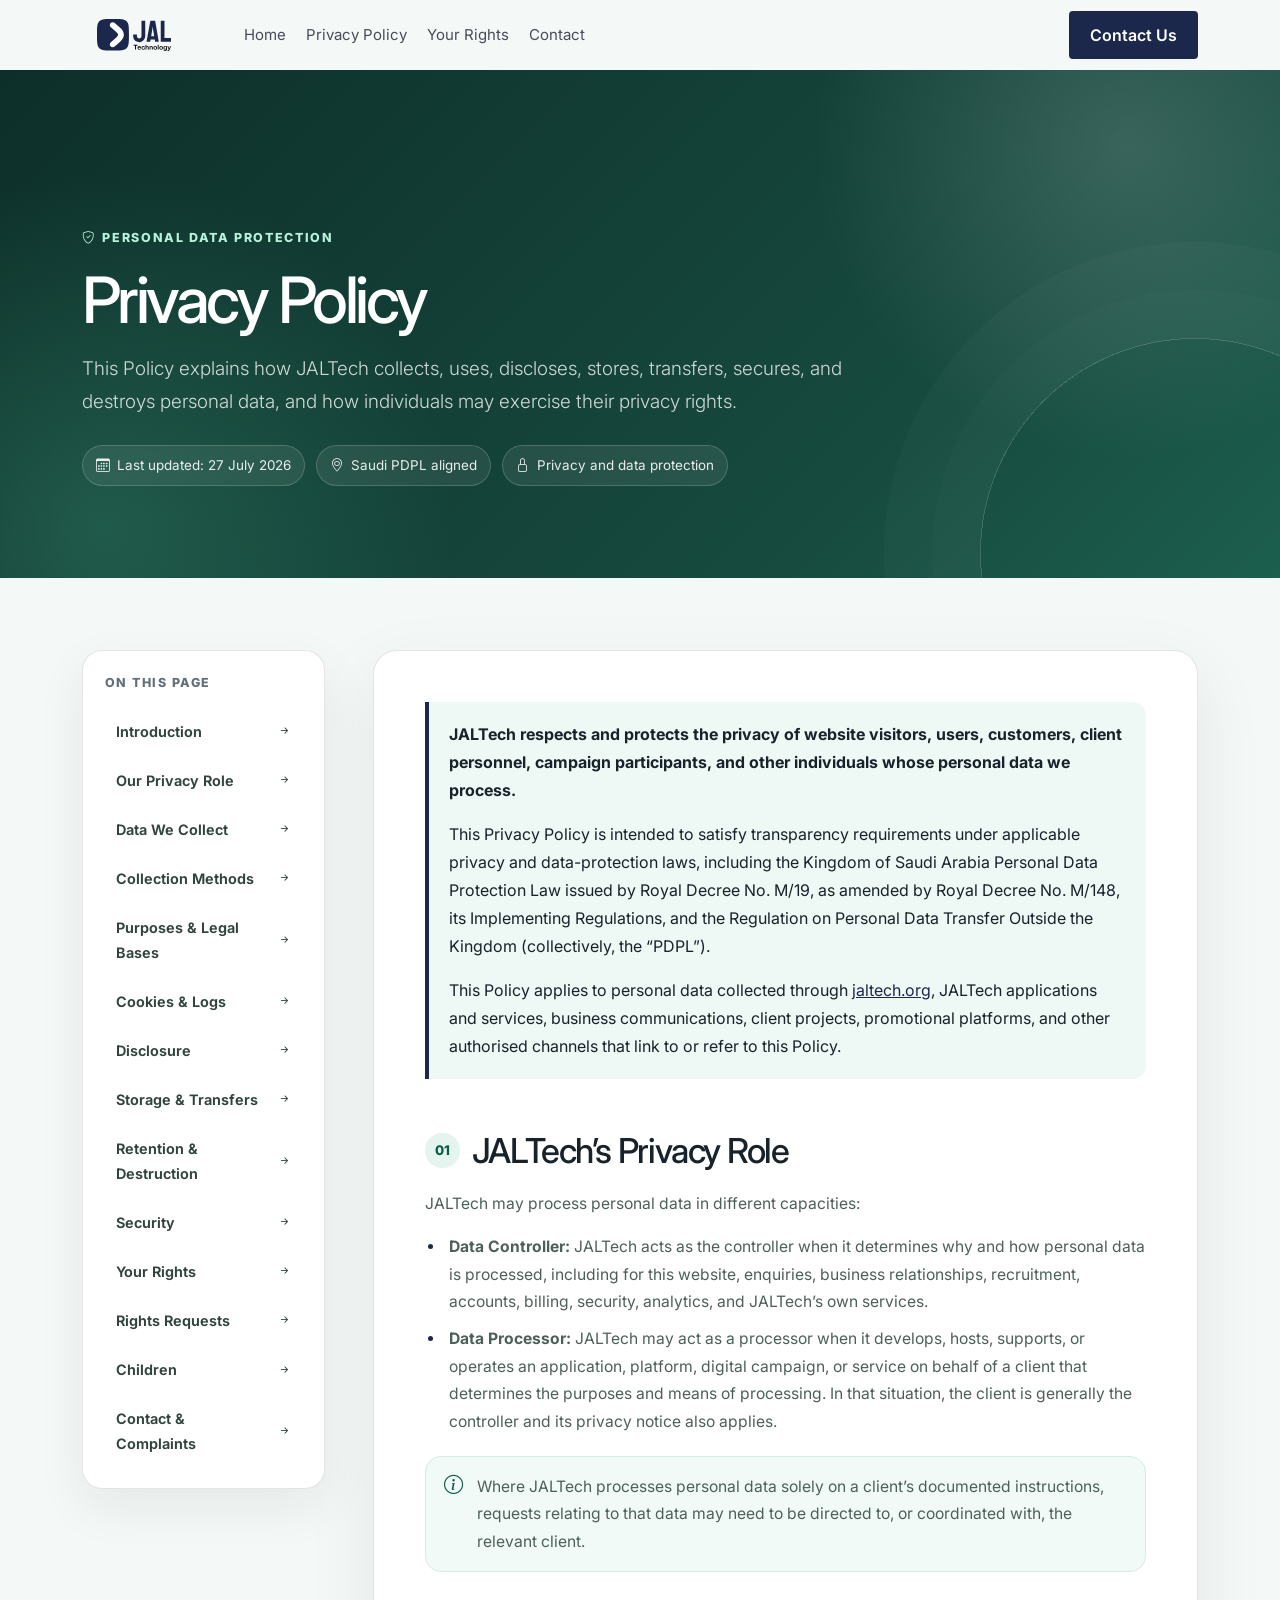
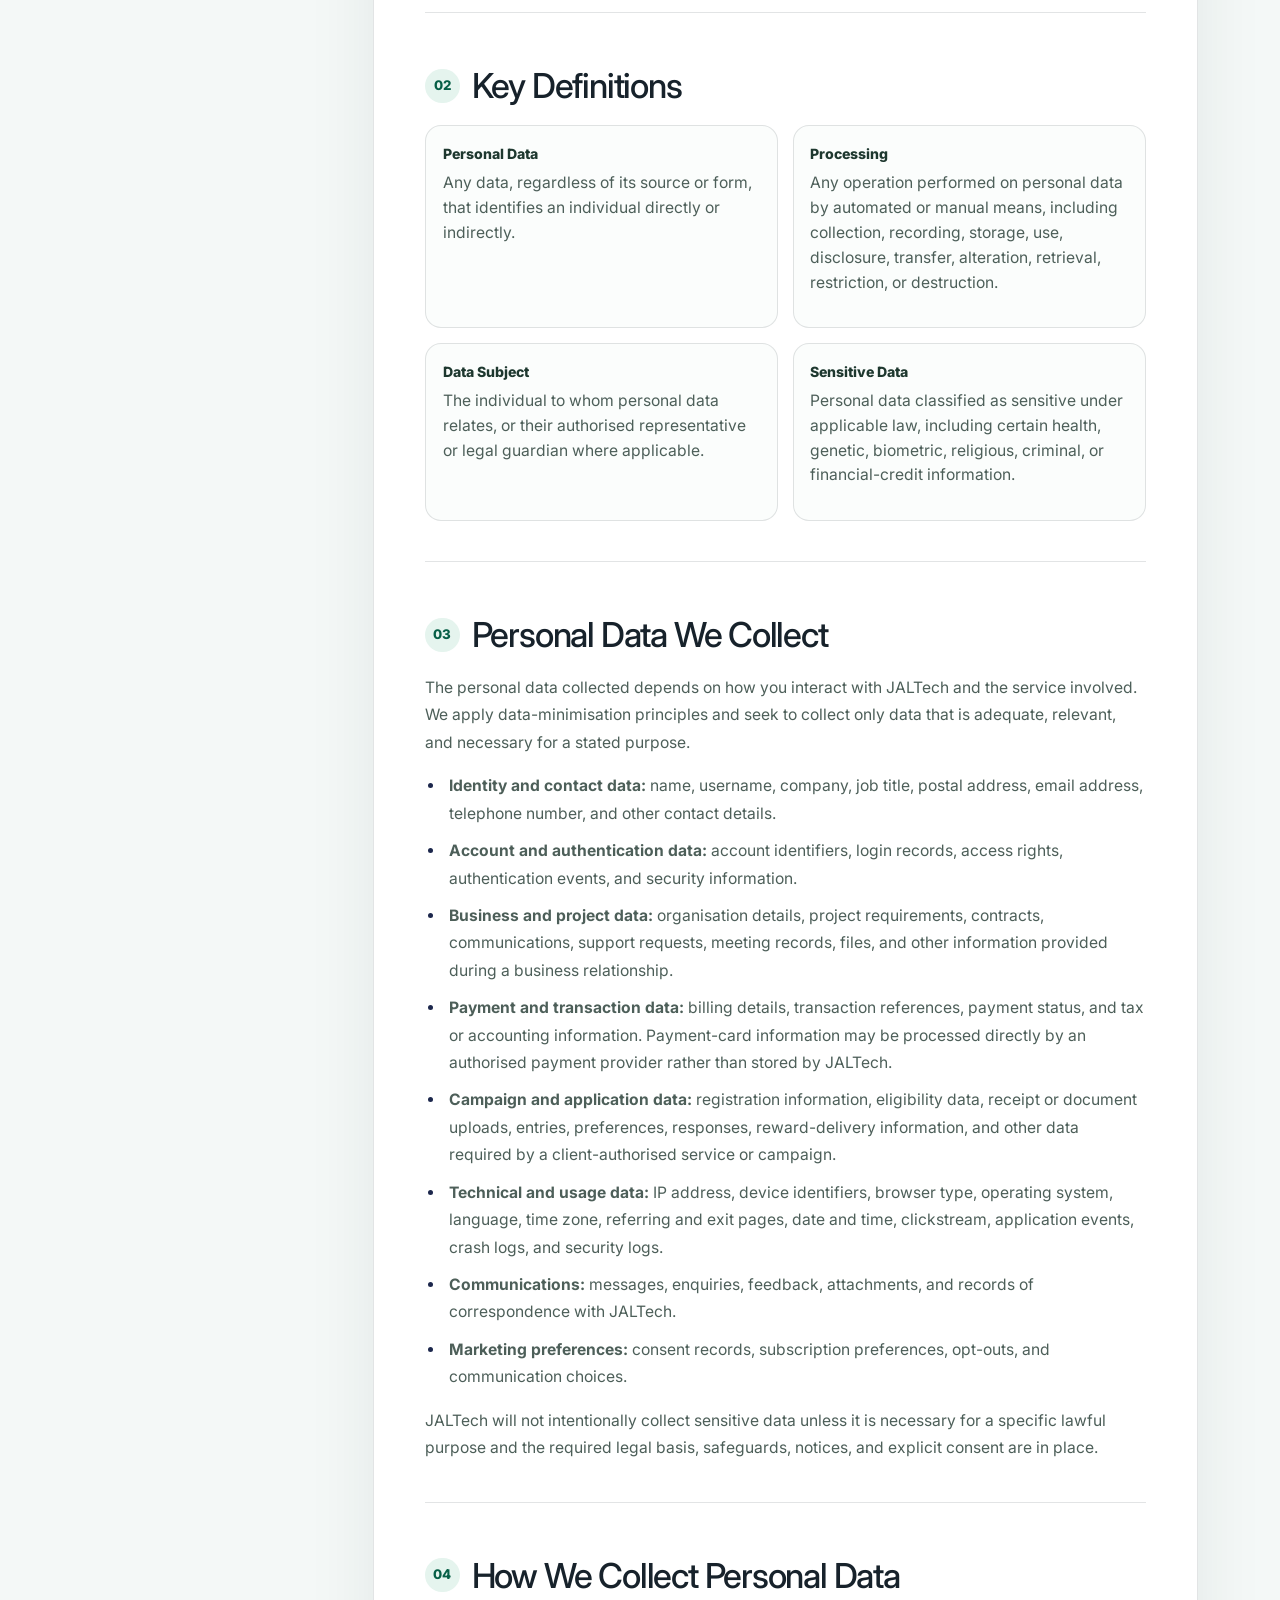
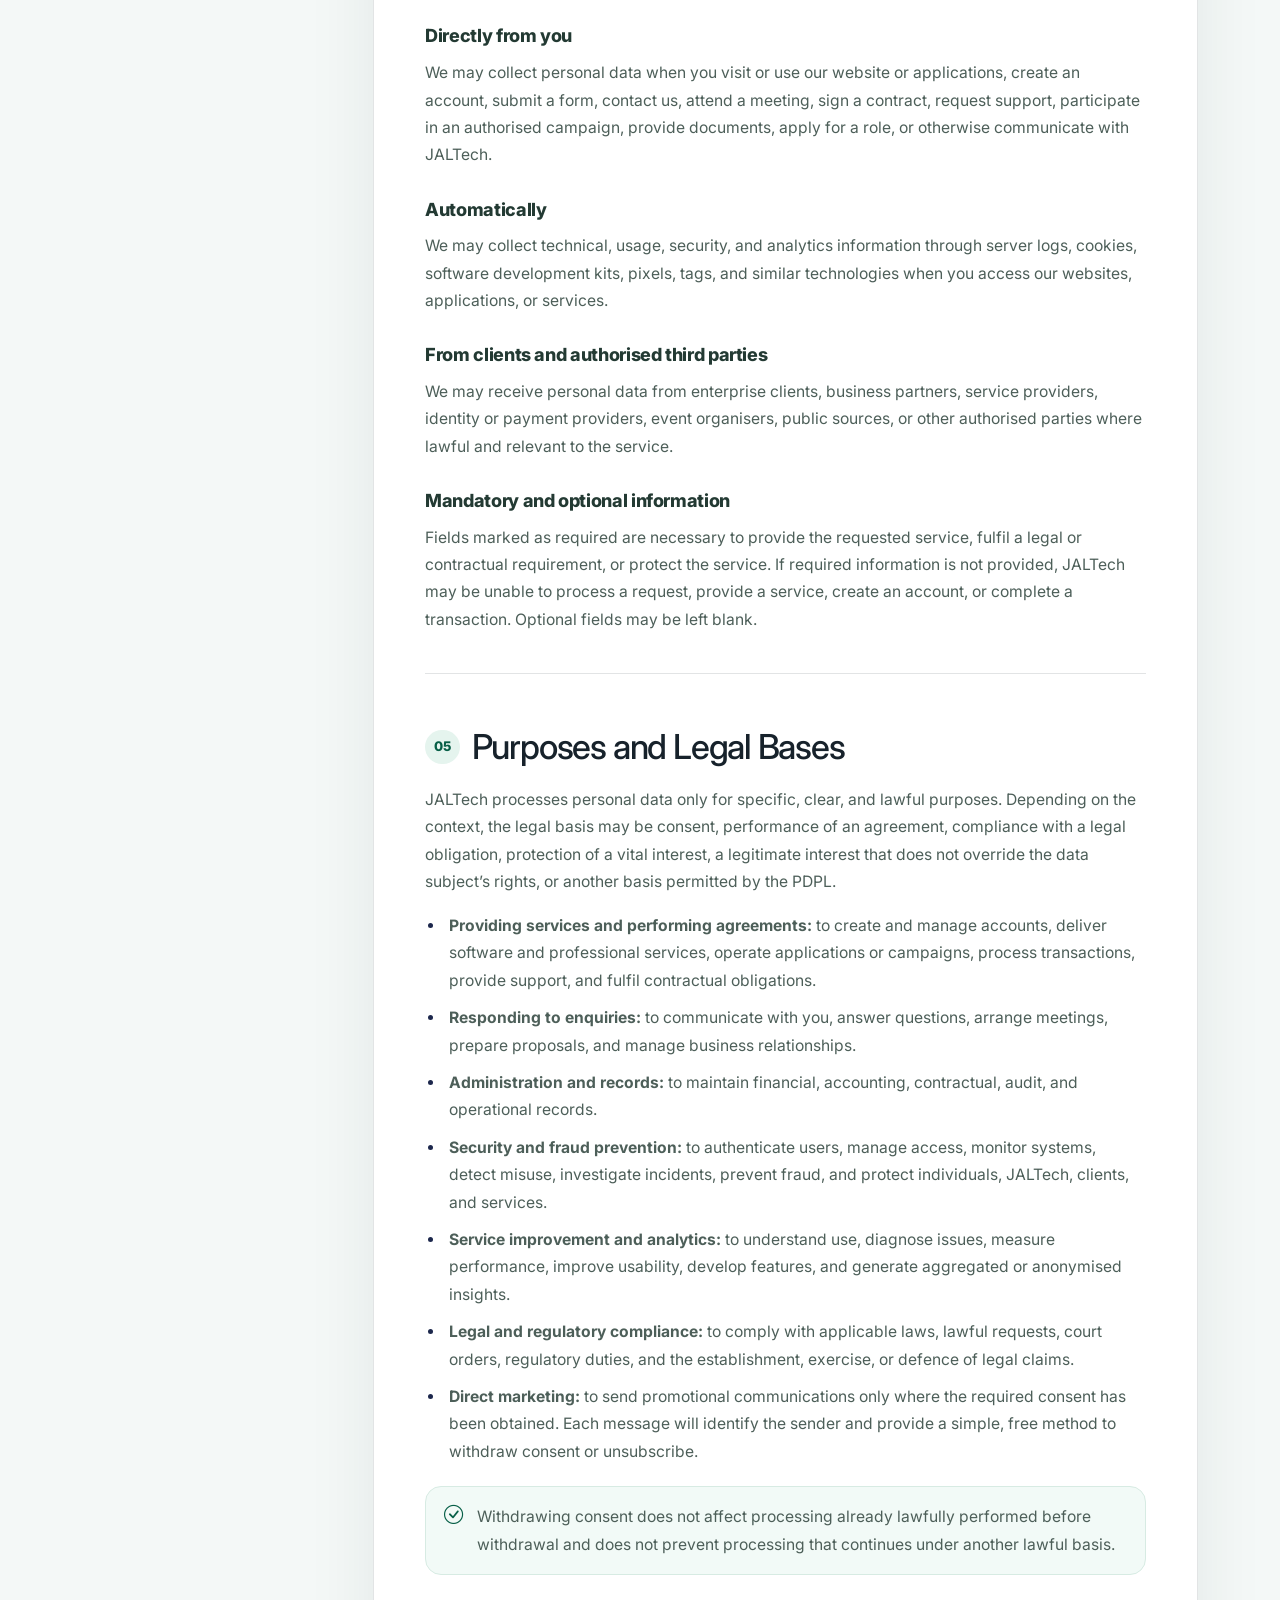
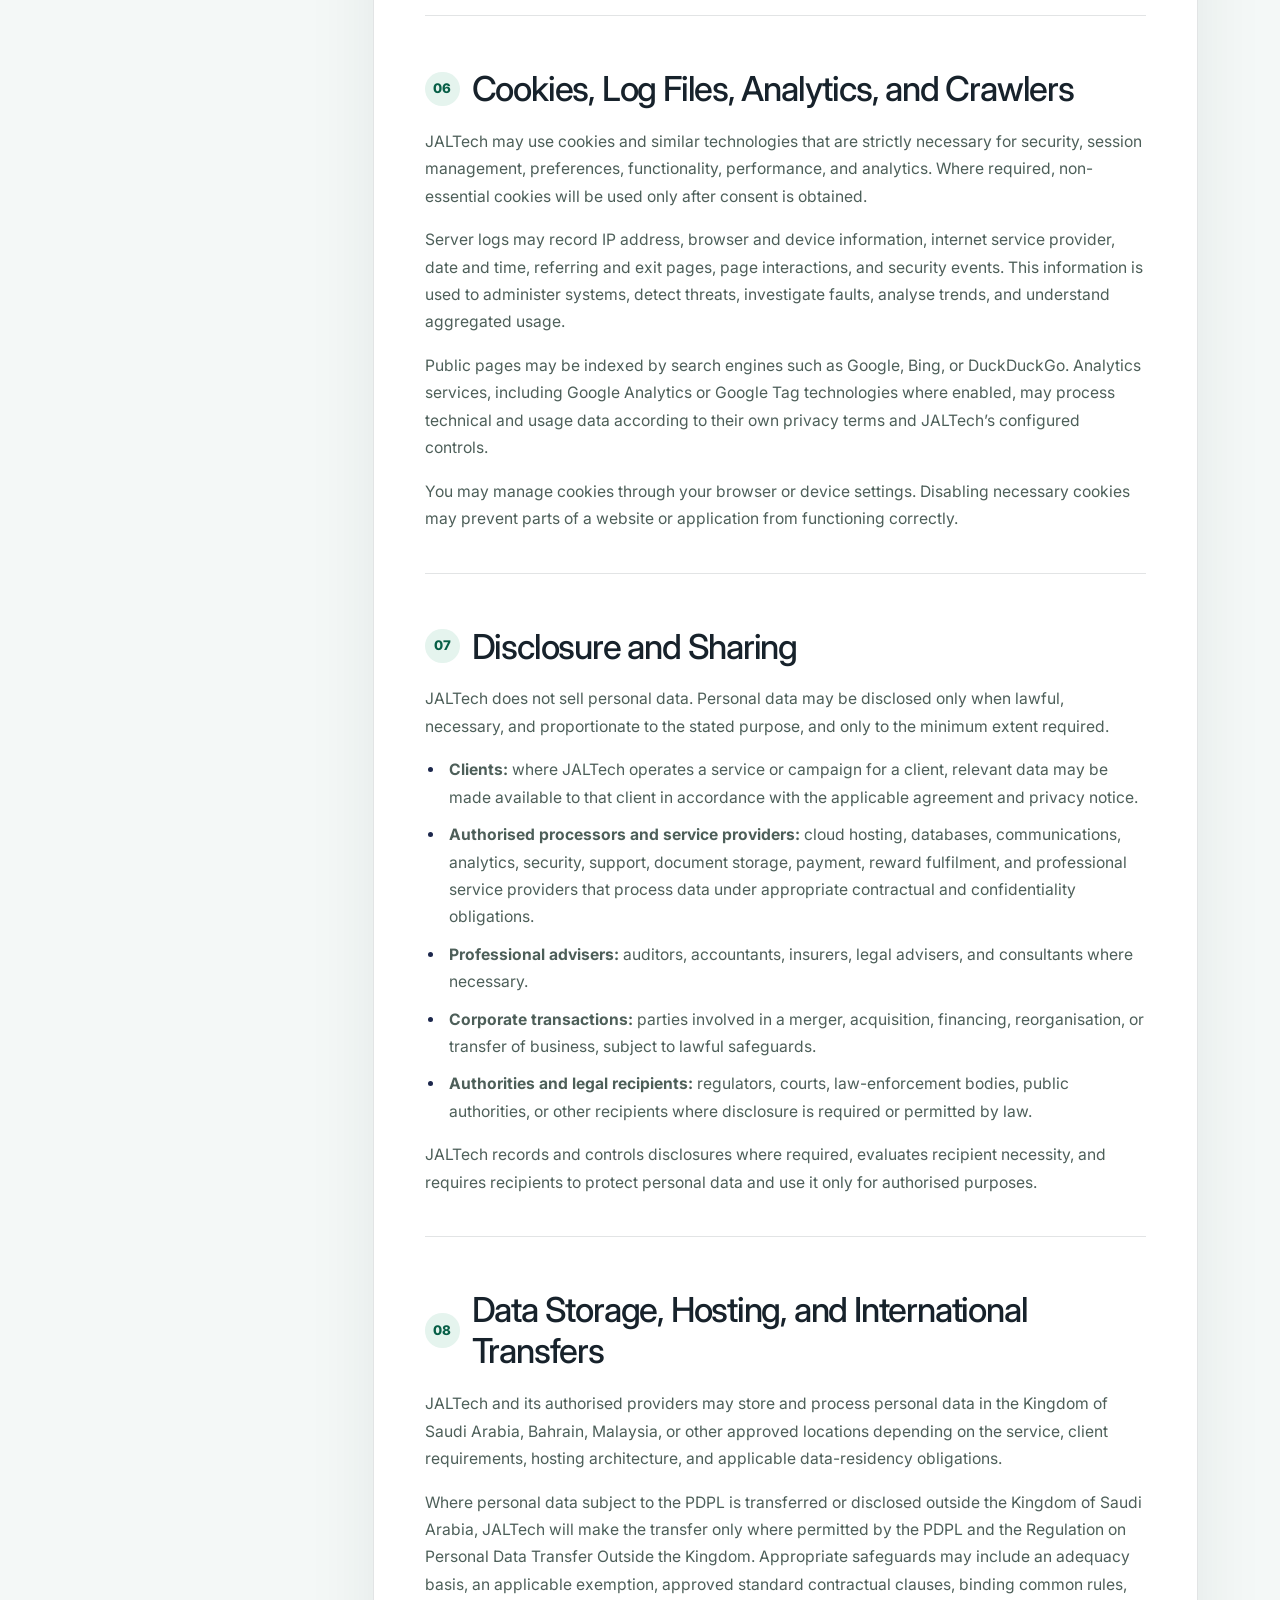
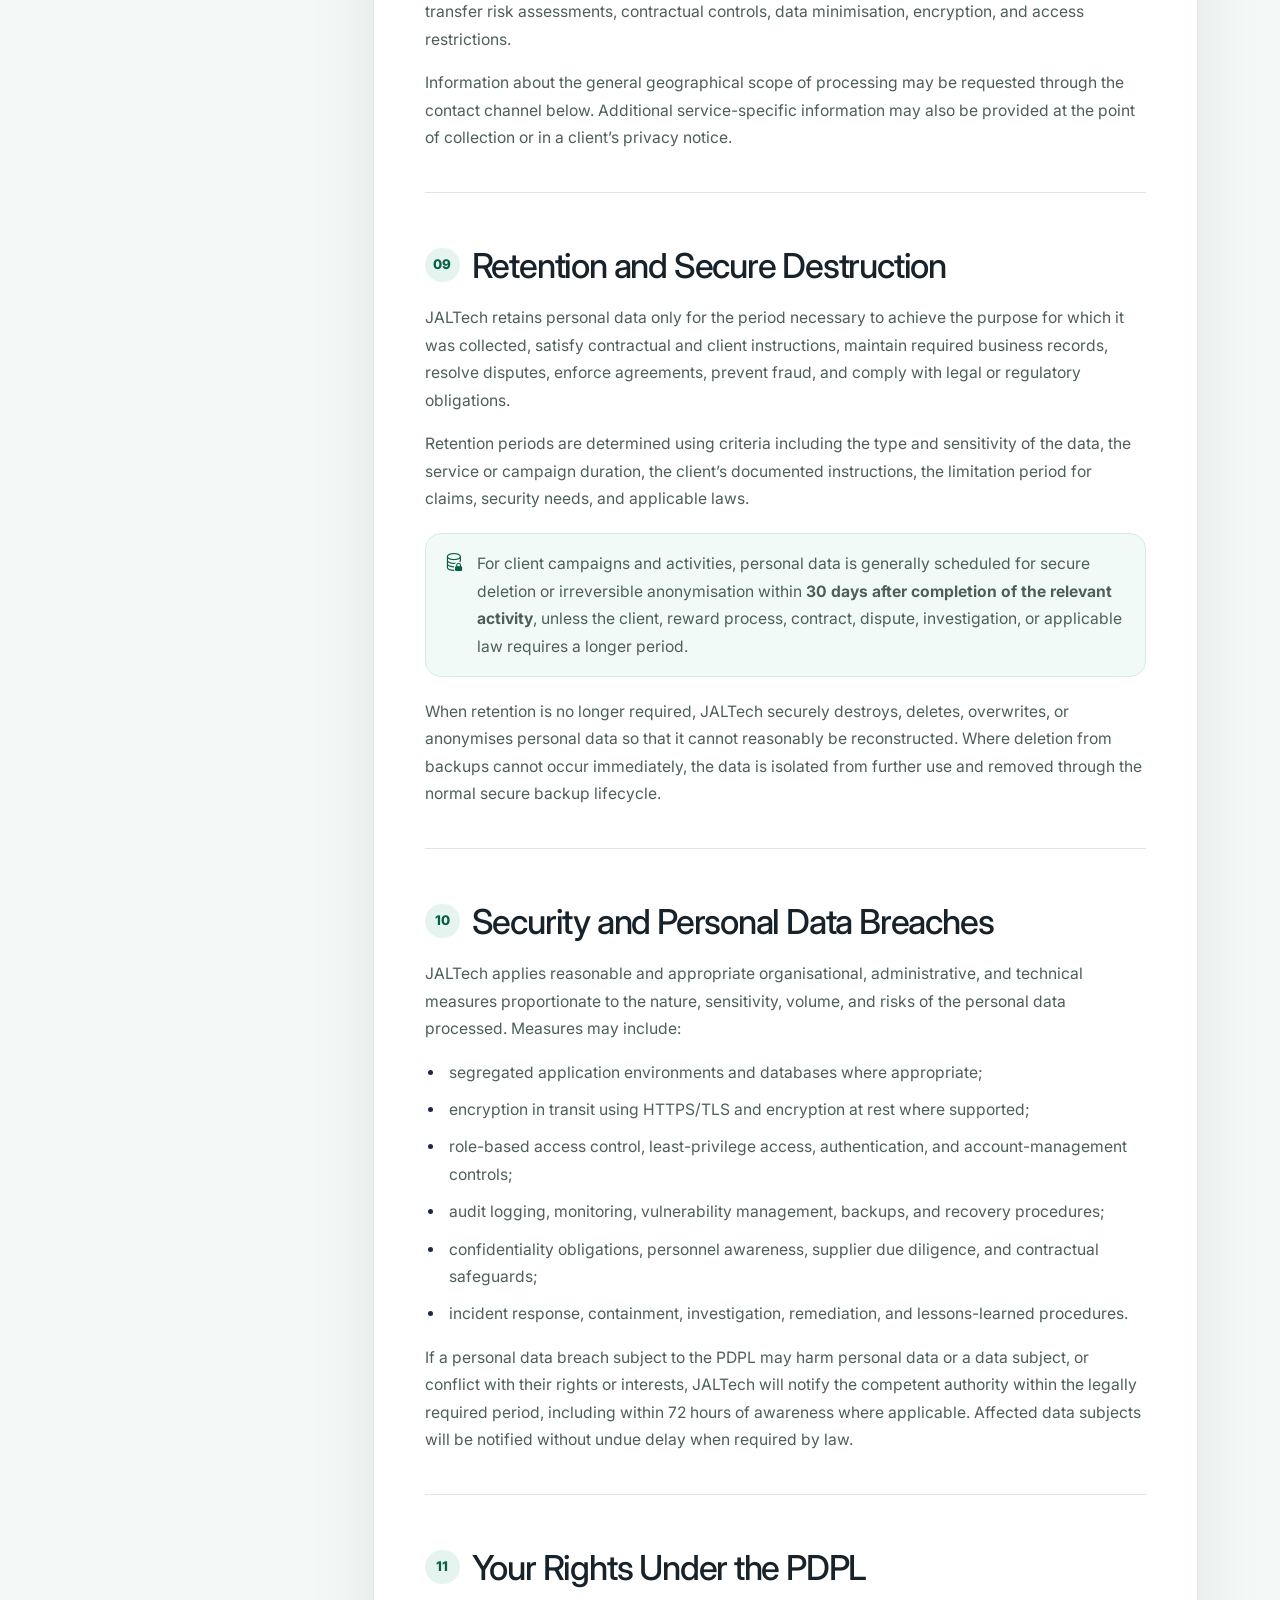
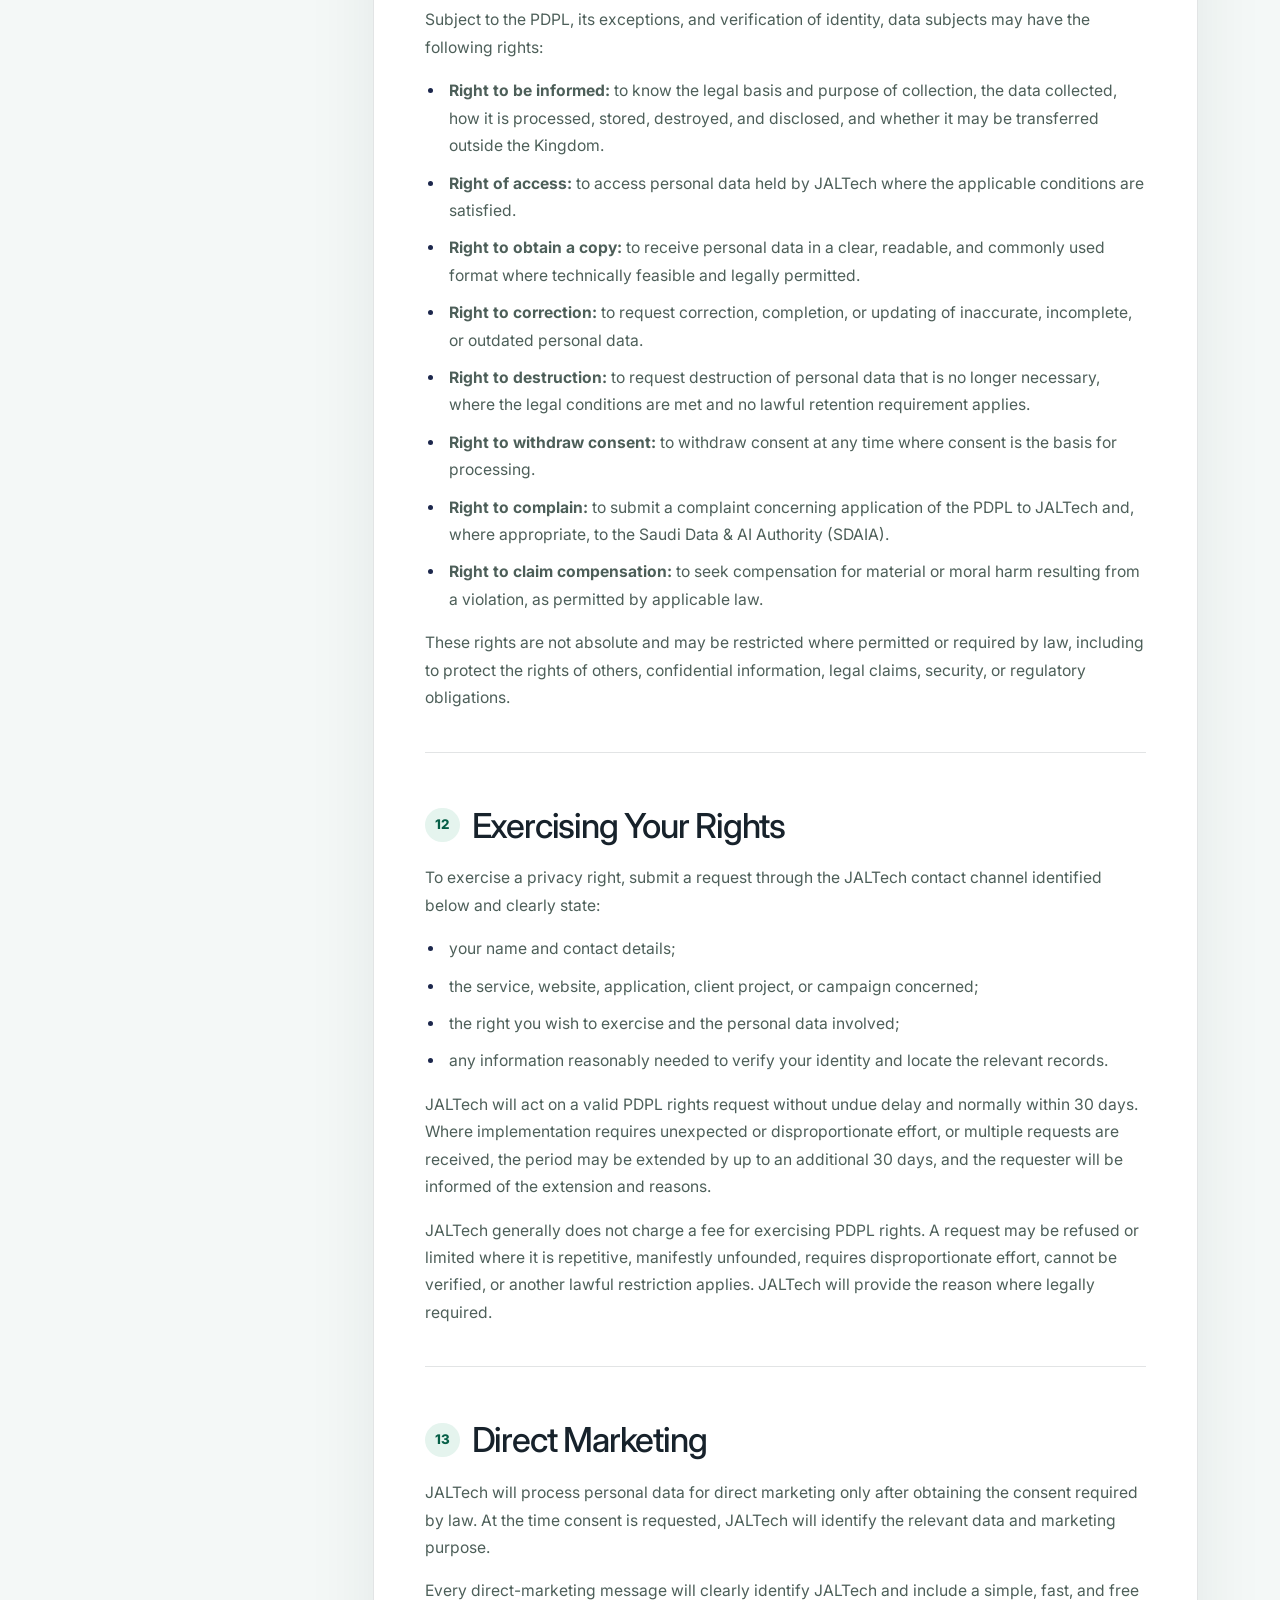
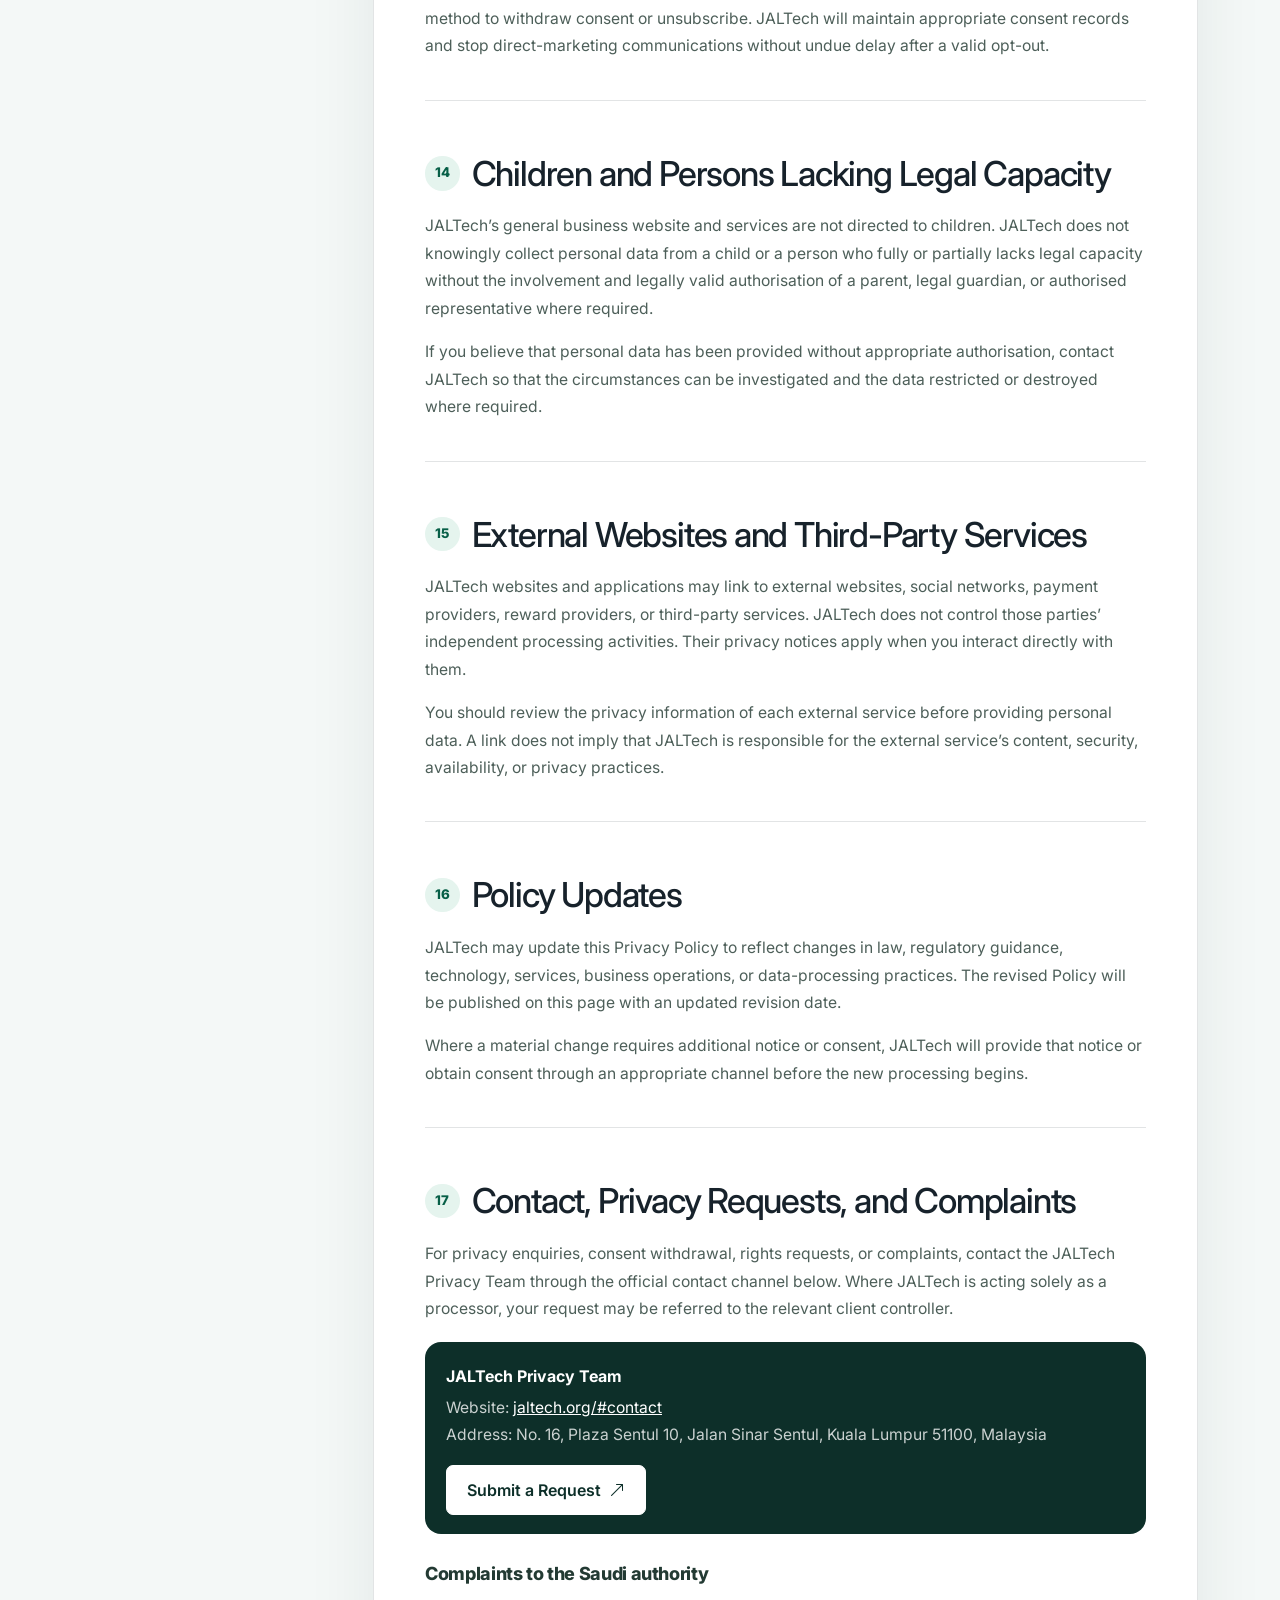
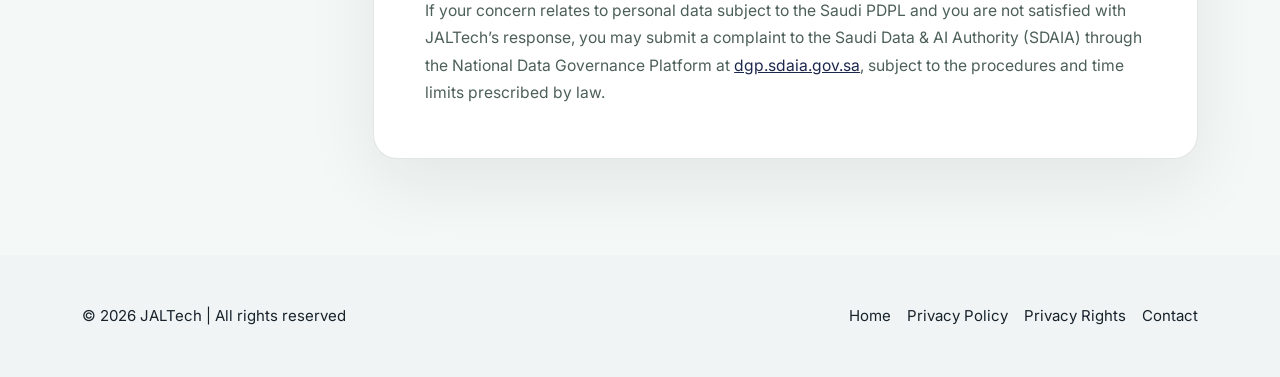
==== commit f90b1635: "Optimization" ====
--- a/privacy.html
+++ b/privacy.html
@@ -7,16 +7,19 @@
   <meta name="description" content="JALTech Privacy Policy describing how personal data is collected, used, disclosed, secured, retained, transferred, and protected in accordance with applicable privacy laws, including the Saudi Personal Data Protection Law (PDPL).">
   <meta name="robots" content="index, follow">
   <title>Privacy Policy | JALTech</title>
+  <link rel="icon" href="favicon.svg" type="image/svg+xml">
 
   <!-- ======= Google Font ======= -->
   <link rel="preconnect" href="https://fonts.googleapis.com">
   <link rel="preconnect" href="https://fonts.gstatic.com" crossorigin>
-  <link href="https://fonts.googleapis.com/css2?family=Inter:wght@100..900&amp;display=swap" rel="stylesheet">
+  <link rel="preload" as="style" href="https://fonts.googleapis.com/css2?family=Inter:wght@100..900&amp;display=swap">
+  <link rel="stylesheet" href="https://fonts.googleapis.com/css2?family=Inter:wght@100..900&amp;display=swap" media="print" onload="this.media='all'">
+  <noscript><link rel="stylesheet" href="https://fonts.googleapis.com/css2?family=Inter:wght@100..900&amp;display=swap"></noscript>
 
   <!-- ======= Styles used by the main JALTech website ======= -->
   <link href="assets/vendors/bootstrap/bootstrap.min.css" rel="stylesheet">
-  <link href="assets/vendors/bootstrap-icons/font/bootstrap-icons.min.css" rel="stylesheet">
-  <link href="assets/vendors/aos/aos.css" rel="stylesheet">
+  <link href="assets/vendors/bootstrap-icons/font/bootstrap-icons.min.css" rel="stylesheet" media="print" onload="this.media='all'">
+  <noscript><link href="assets/vendors/bootstrap-icons/font/bootstrap-icons.min.css" rel="stylesheet"></noscript>
   <link href="assets/css/style.css" rel="stylesheet">
 
   <!-- ======= Page-specific legal document styles ======= -->
@@ -44,6 +47,14 @@
       line-height: 1.75;
     }
 
+    /* reserve icon space so the icon font loading doesn't shift layout */
+    .bi {
+      display: inline-block;
+      width: 1em;
+      height: 1em;
+      line-height: 1;
+    }
+
     .legal-header.fbs__net-navbar {
       position: sticky;
       top: 0;
@@ -61,24 +72,16 @@
       padding: 9.5rem 0 5.75rem;
       color: #ffffff;
       background:
+        /* decorative rings (drawn as a background so they never cause layout shift) */
+        radial-gradient(circle at calc(100% - 85px) calc(100% - 25px),
+          transparent 214px,
+          rgba(255, 255, 255, 0.16) 214px 215px,
+          rgba(255, 255, 255, 0.035) 215px 263px,
+          rgba(255, 255, 255, 0.025) 263px 311px,
+          transparent 311px),
         radial-gradient(circle at 88% 15%, rgba(255, 255, 255, 0.15), transparent 26%),
         radial-gradient(circle at 8% 90%, rgba(92, 214, 170, 0.2), transparent 28%),
         linear-gradient(135deg, var(--legal-hero), #174b40 72%, #1c5f4f);
-    }
-
-    .legal-hero::after {
-      content: "";
-      position: absolute;
-      right: -130px;
-      bottom: -190px;
-      width: 430px;
-      height: 430px;
-      border: 1px solid rgba(255, 255, 255, 0.16);
-      border-radius: 50%;
-      box-shadow:
-        0 0 0 48px rgba(255, 255, 255, 0.035),
-        0 0 0 96px rgba(255, 255, 255, 0.025);
-      pointer-events: none;
     }
 
     .legal-eyebrow {
@@ -484,16 +487,16 @@
     <header class="legal-header fbs__net-navbar navbar navbar-expand-lg dark" aria-label="JALTech navigation">
       <div class="container d-flex align-items-center justify-content-between">
         <a class="navbar-brand w-auto" href="index.html" aria-label="JALTech home">
-          <img class="logo dark img-fluid" src="assets/images/logo-dark.svg" alt="JALTech">
-          <img class="logo light img-fluid" src="assets/images/logo-light.svg" alt="JALTech">
+          <img class="logo dark img-fluid" src="assets/images/logo-dark.svg" alt="JALTech" width="104" height="38">
+          <img class="logo light img-fluid" src="assets/images/logo-light.svg" alt="JALTech" width="104" height="38">
         </a>
 
         <div class="offcanvas offcanvas-start w-75" id="legal-nav" tabindex="-1" aria-labelledby="legal-nav-label">
           <div class="offcanvas-header">
             <div class="offcanvas-header-logo">
               <a class="logo-link" id="legal-nav-label" href="index.html">
-                <img class="logo dark img-fluid" src="assets/images/logo-dark.svg" alt="JALTech">
-                <img class="logo light img-fluid" src="assets/images/logo-light.svg" alt="JALTech">
+                <img class="logo dark img-fluid" src="assets/images/logo-dark.svg" alt="JALTech" width="104" height="38">
+                <img class="logo light img-fluid" src="assets/images/logo-light.svg" alt="JALTech" width="104" height="38">
               </a>
             </div>
             <button class="btn-close btn-close-black" type="button" data-bs-dismiss="offcanvas" aria-label="Close"></button>
@@ -823,7 +826,6 @@
 
   <!-- ======= JavaScripts used by the main JALTech website ======= -->
   <script src="assets/vendors/bootstrap/bootstrap.bundle.min.js"></script>
-  <script src="assets/vendors/aos/aos.js"></script>
   <script src="assets/js/custom.js"></script>
 
   <script>
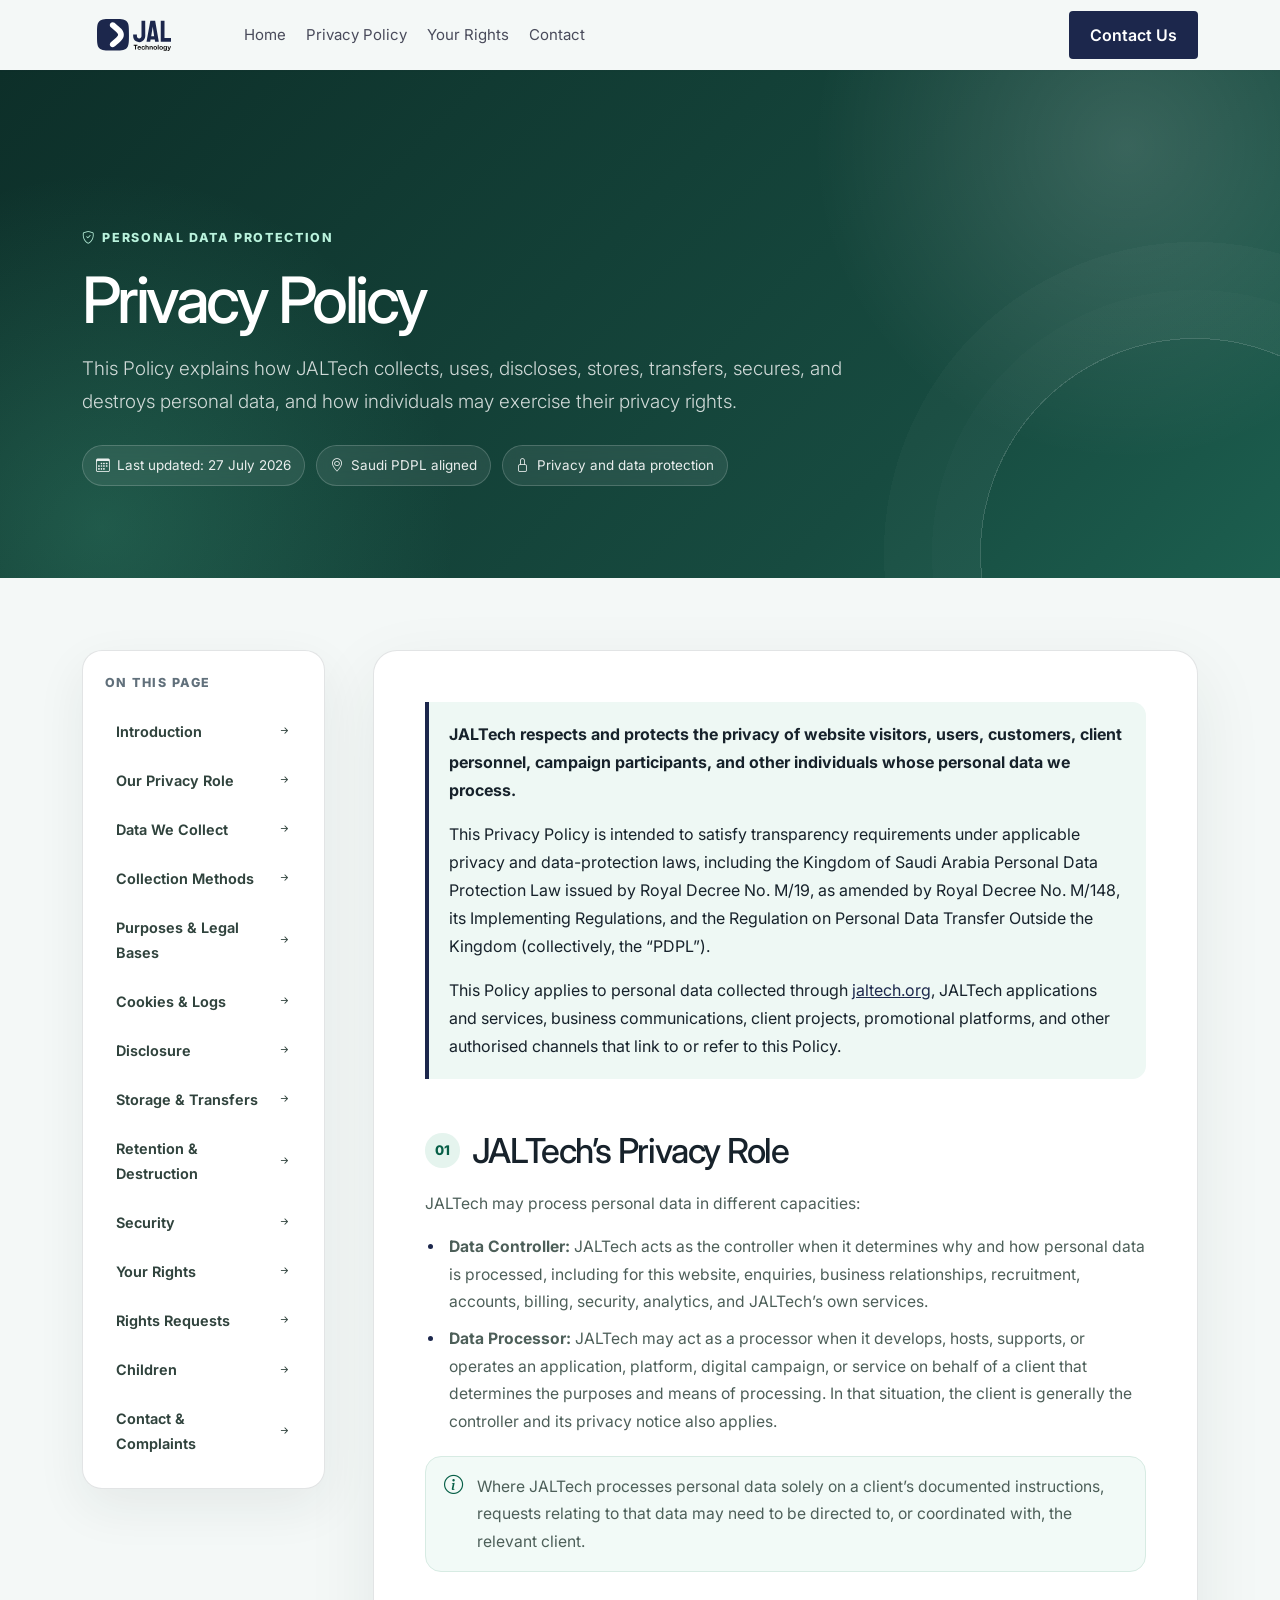
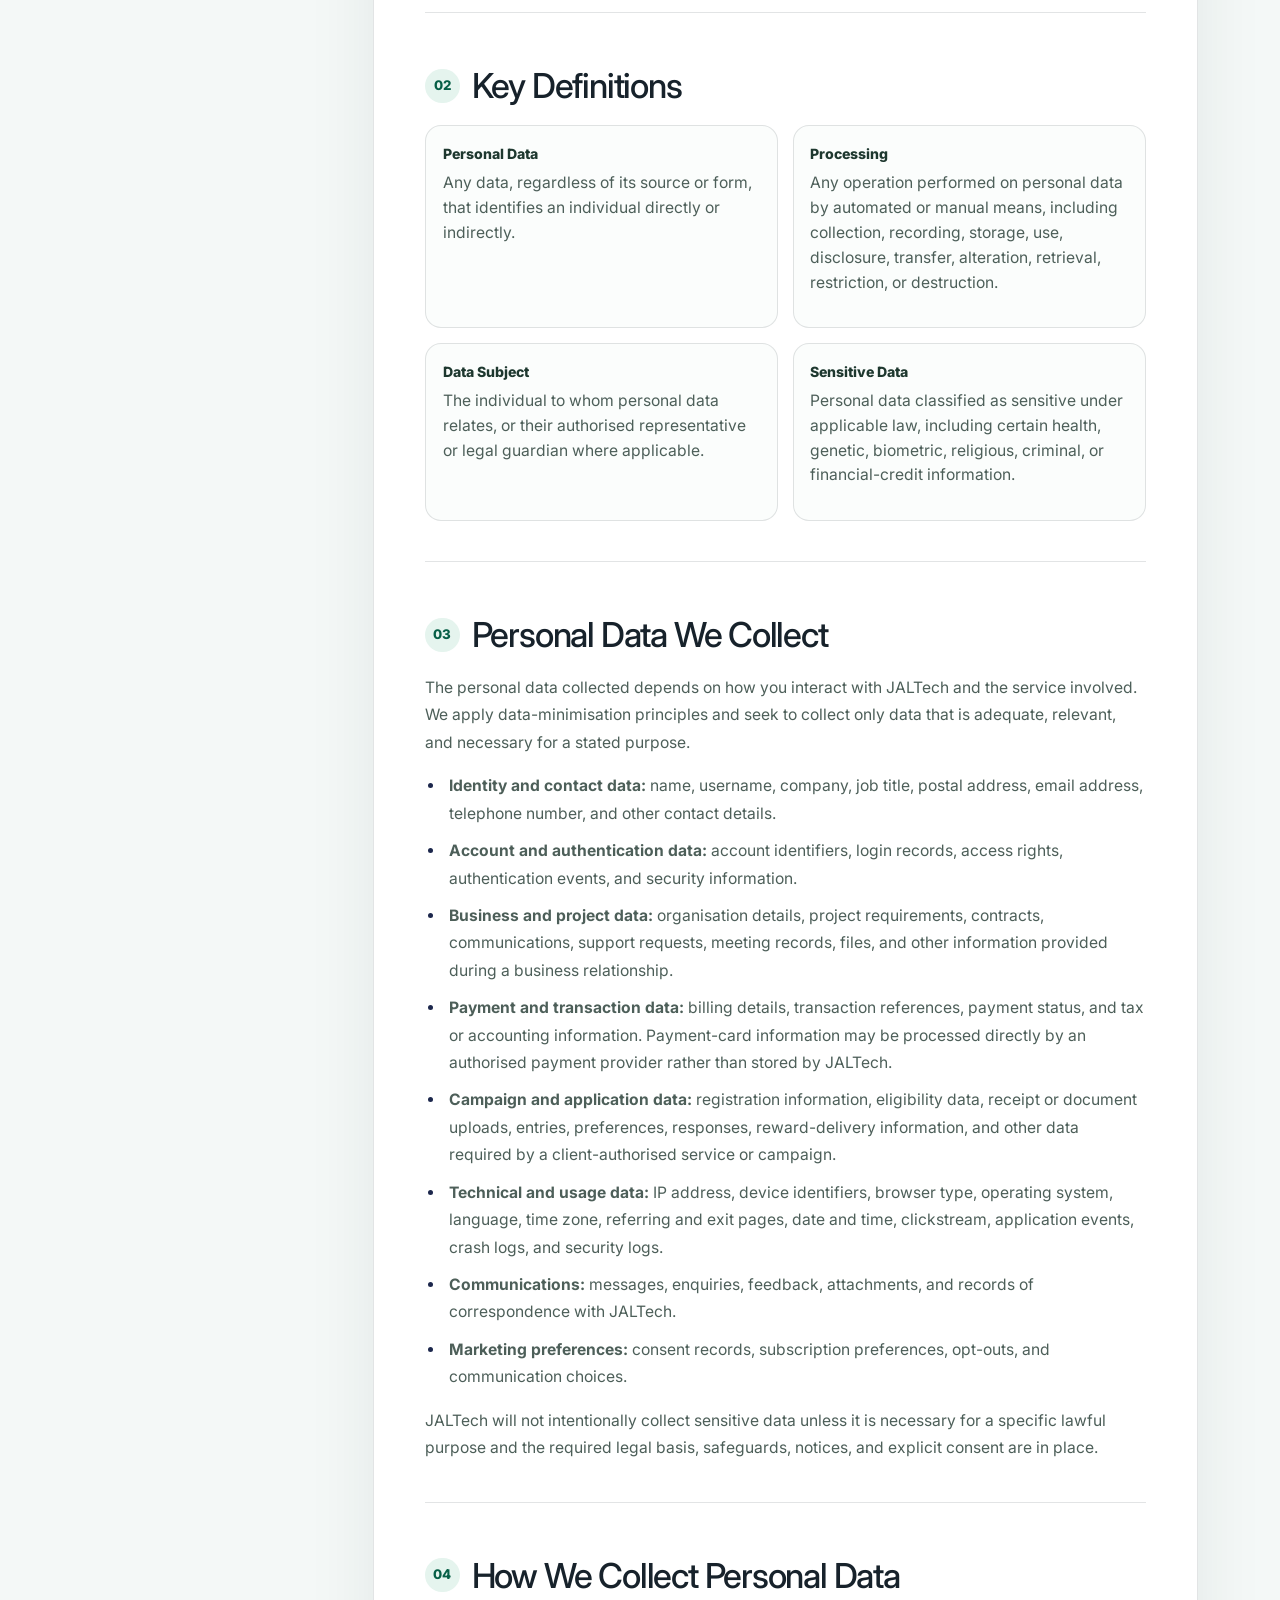
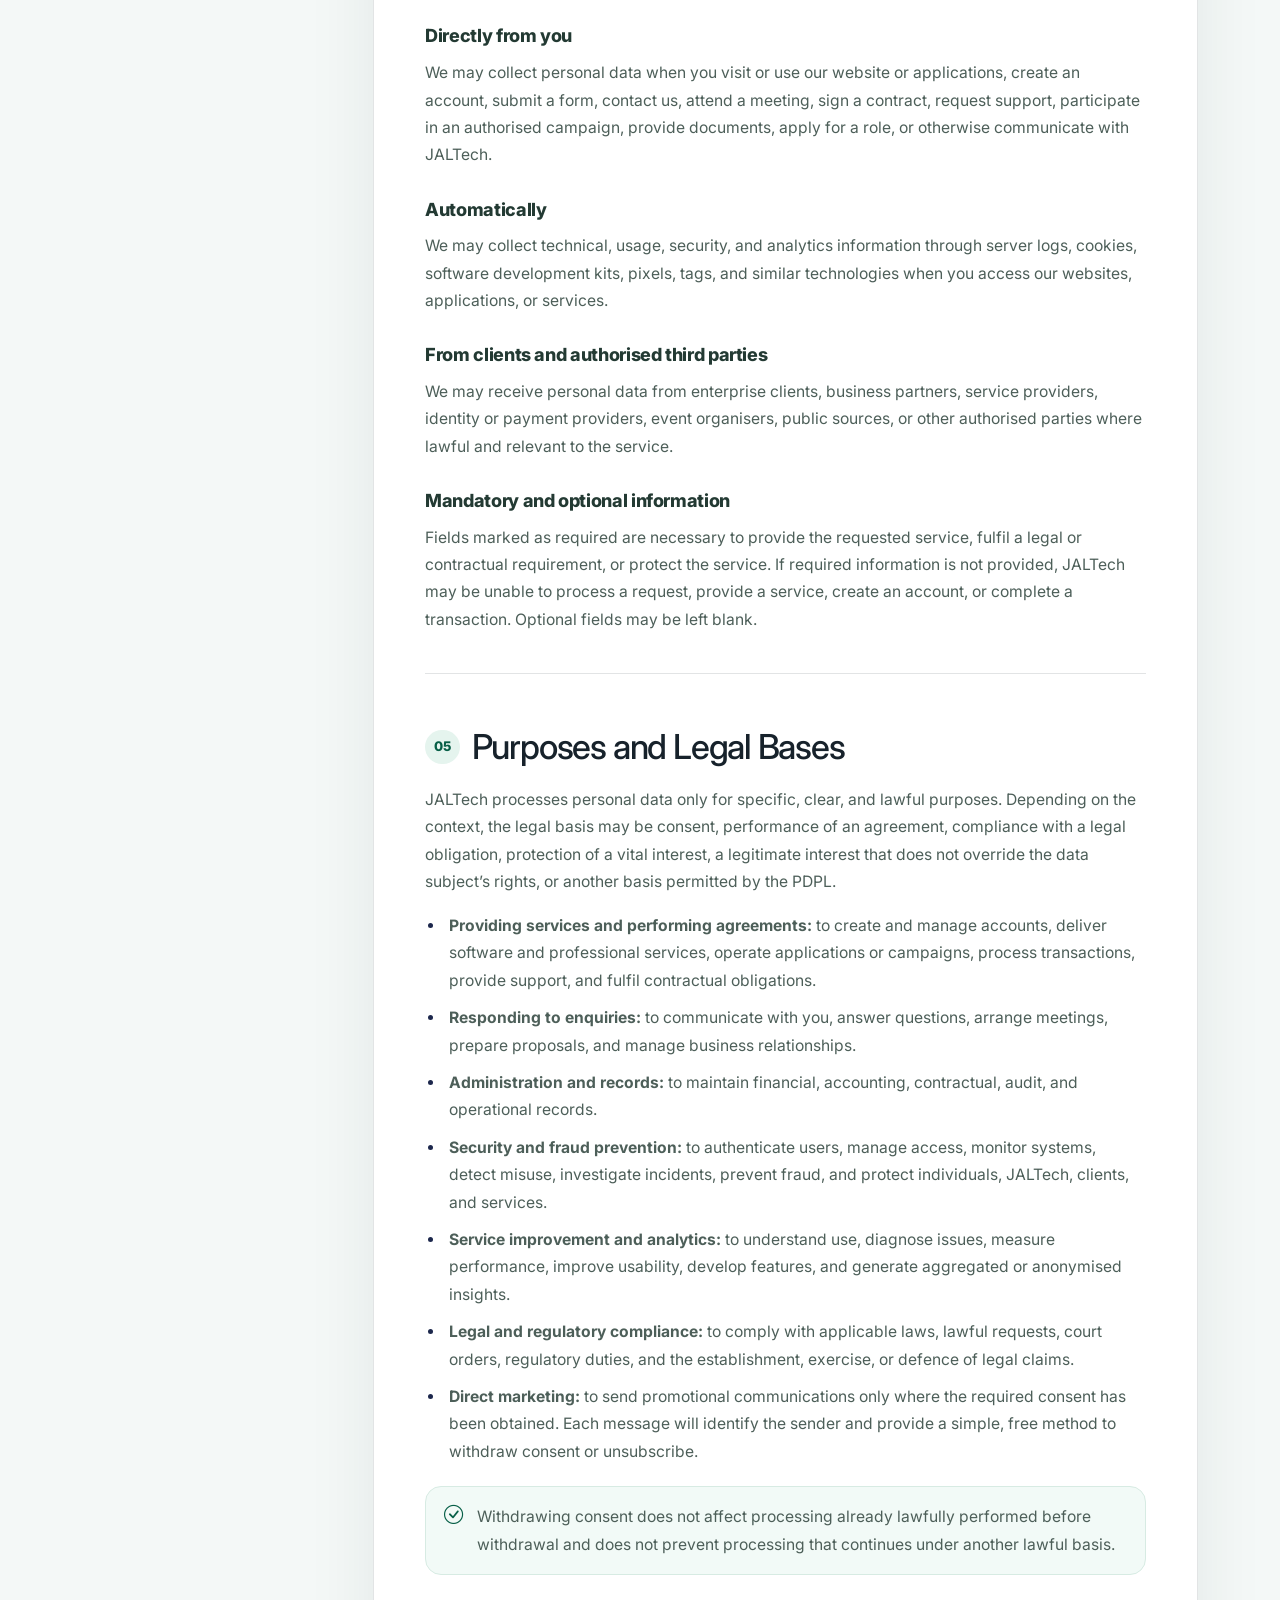
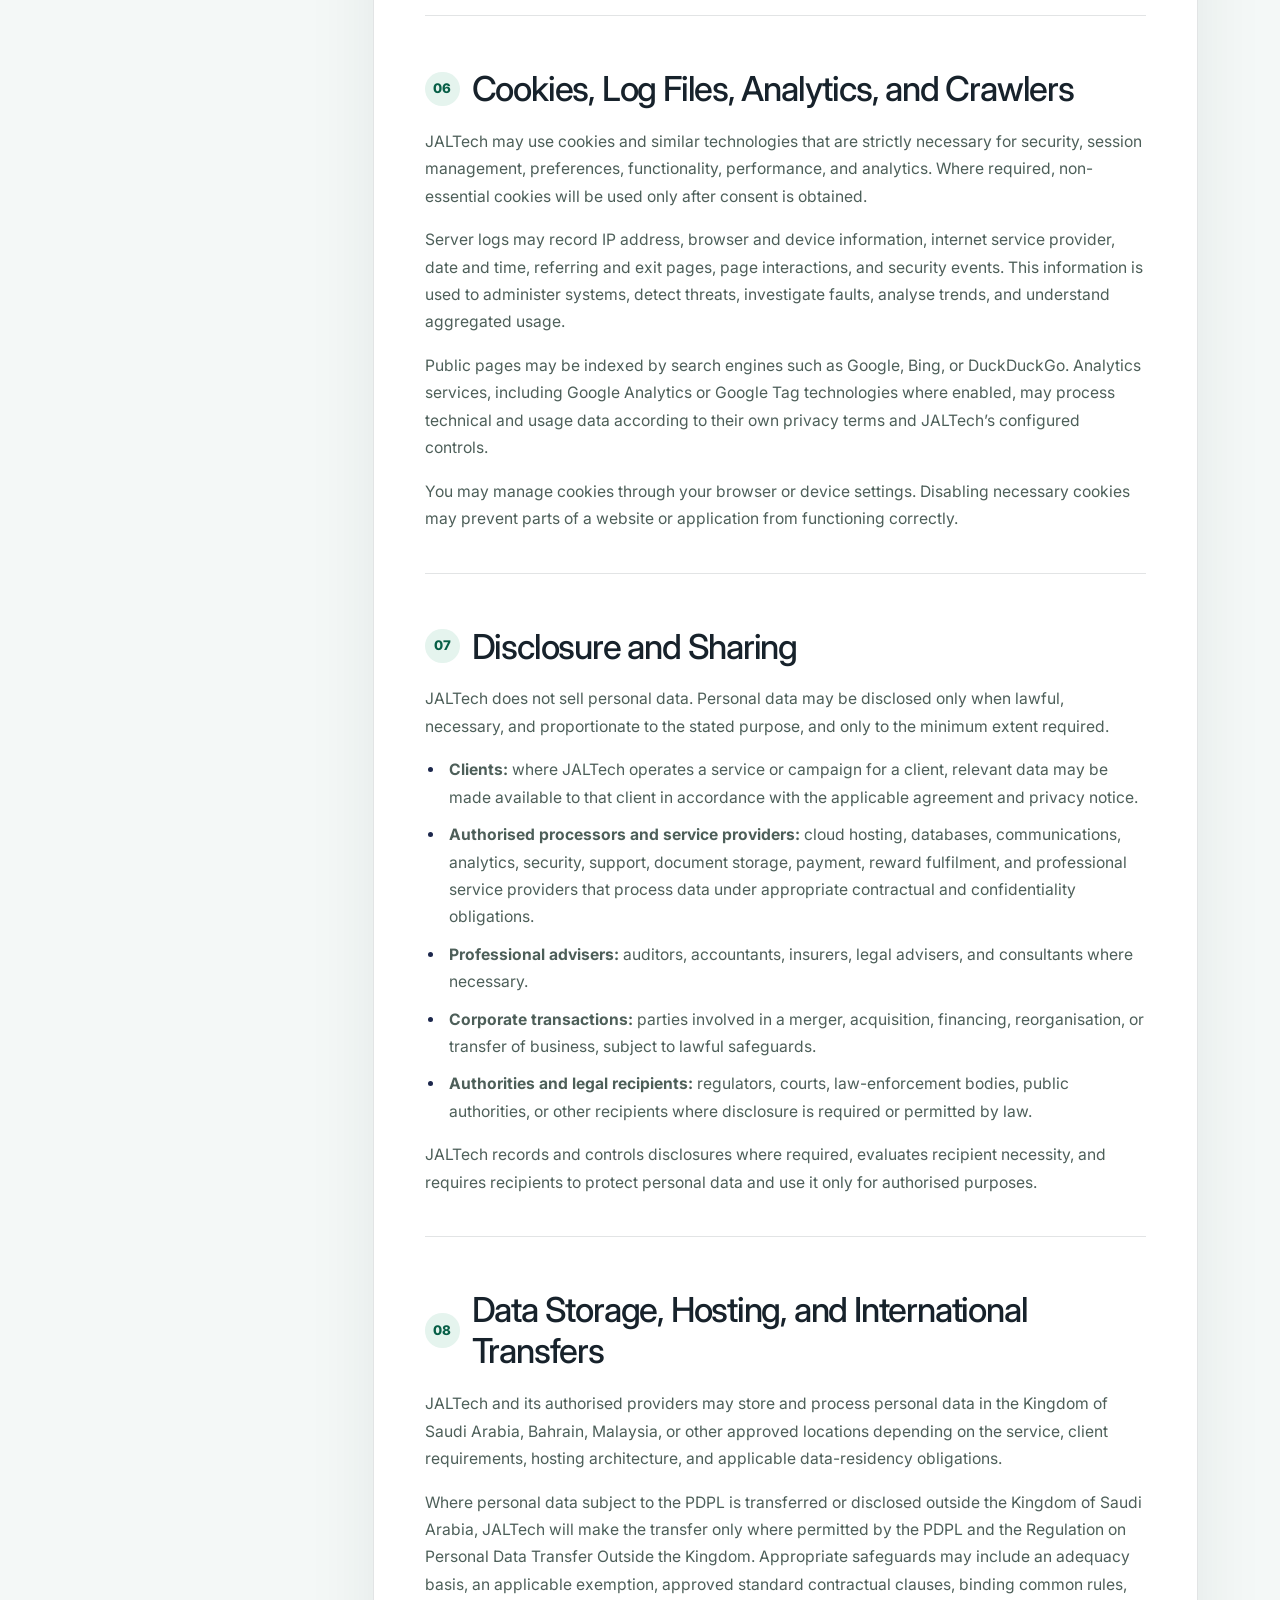
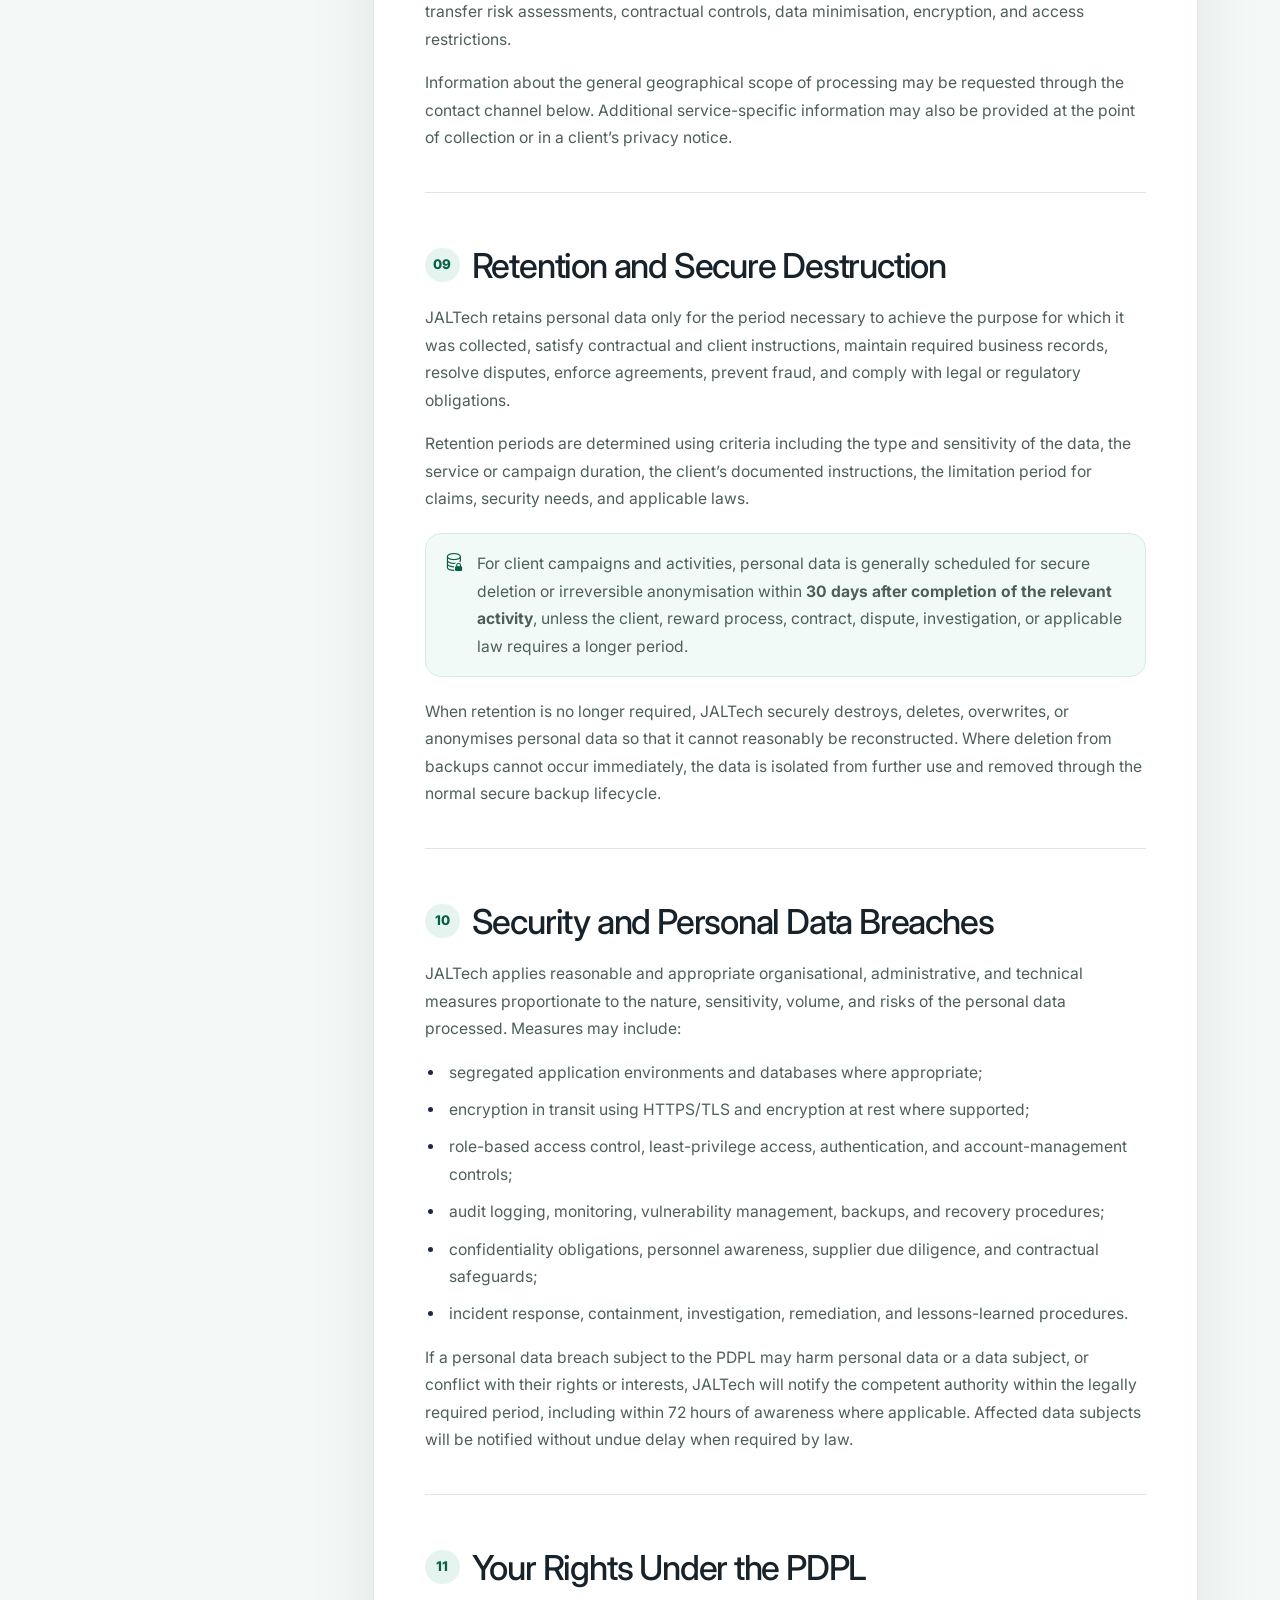
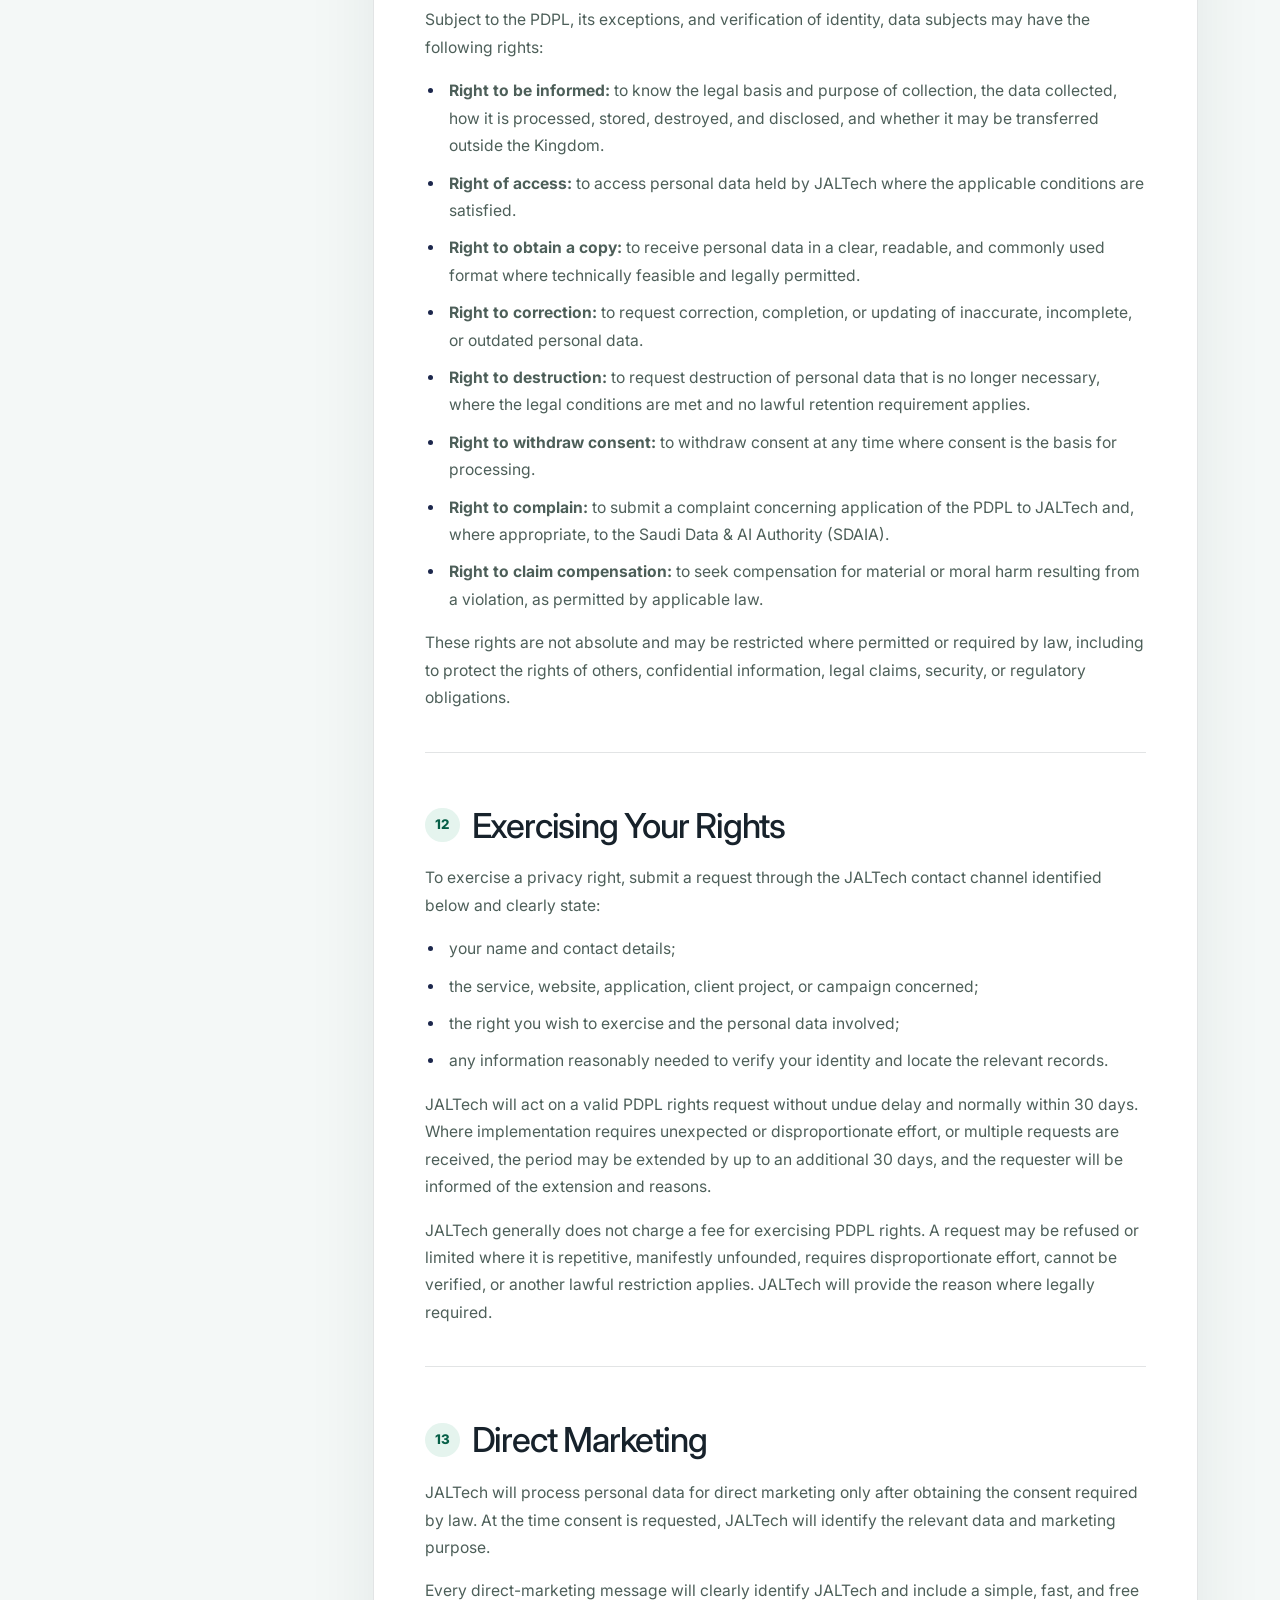
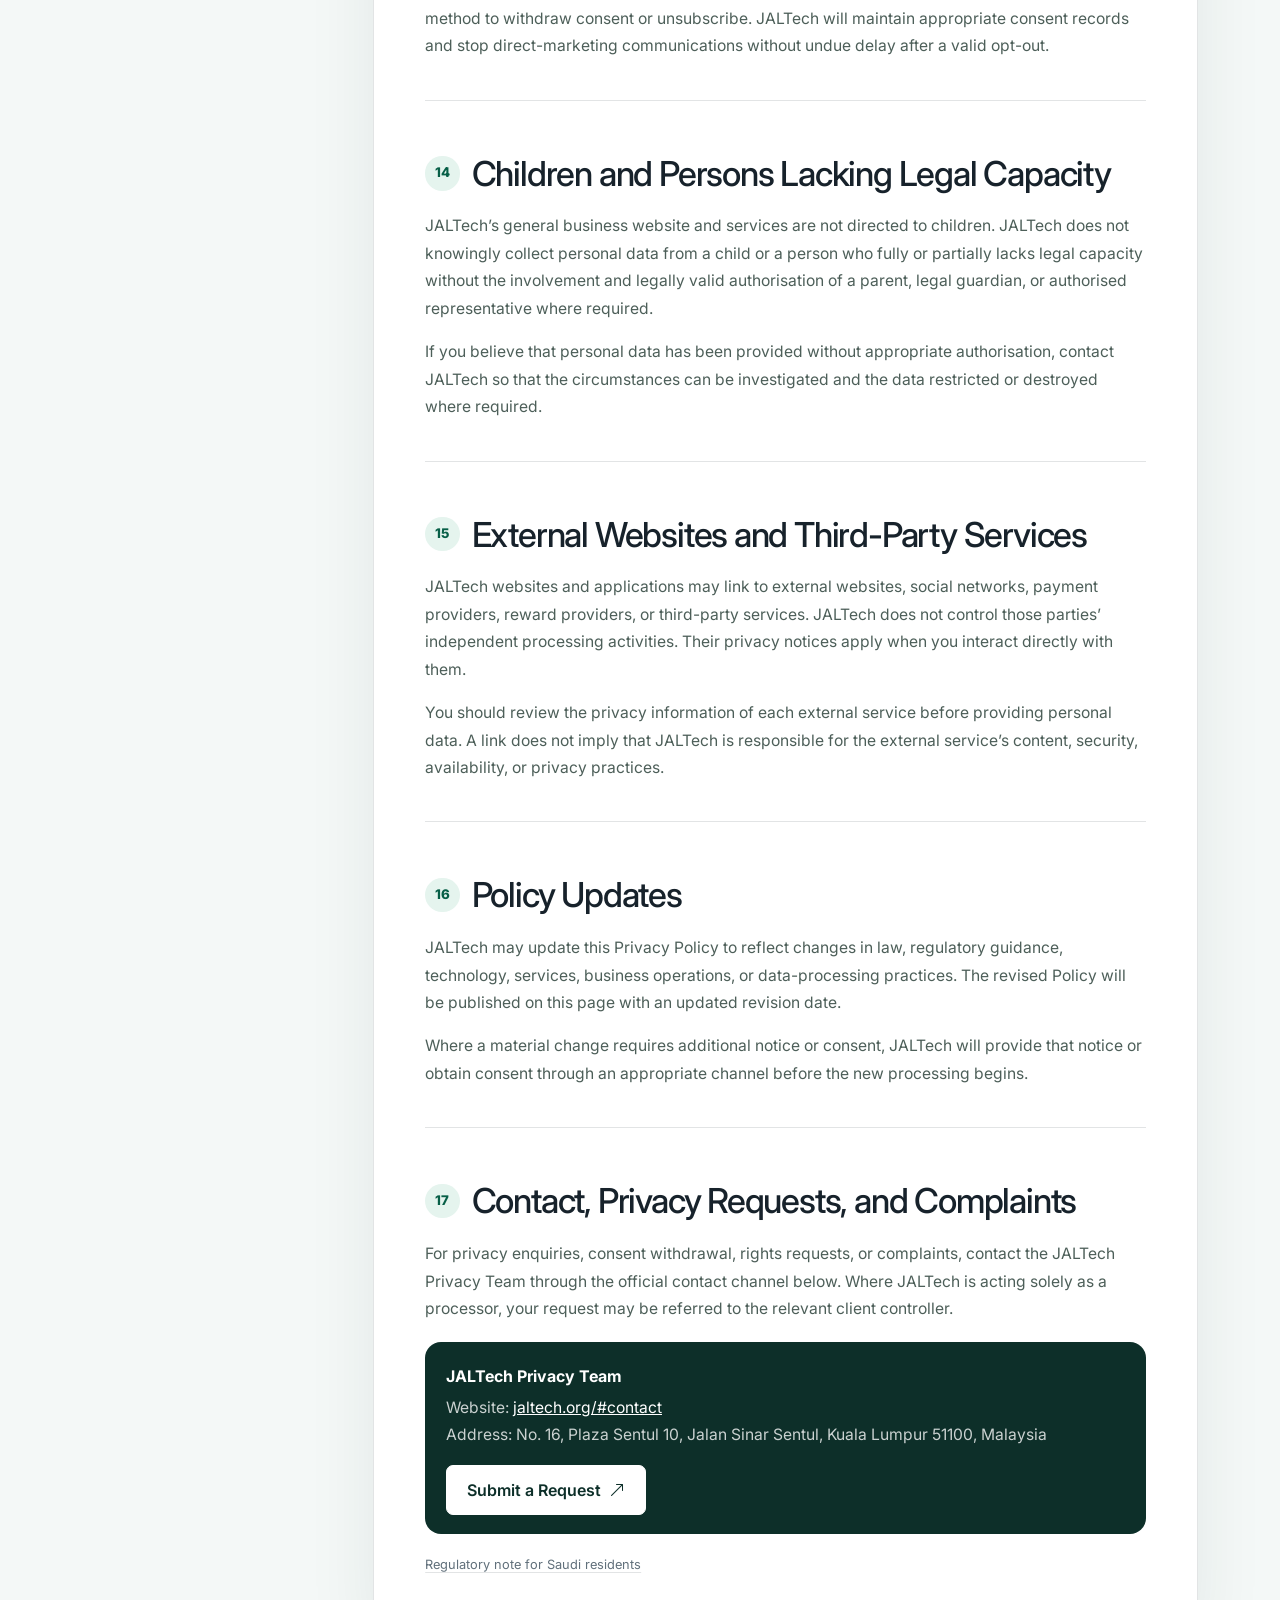
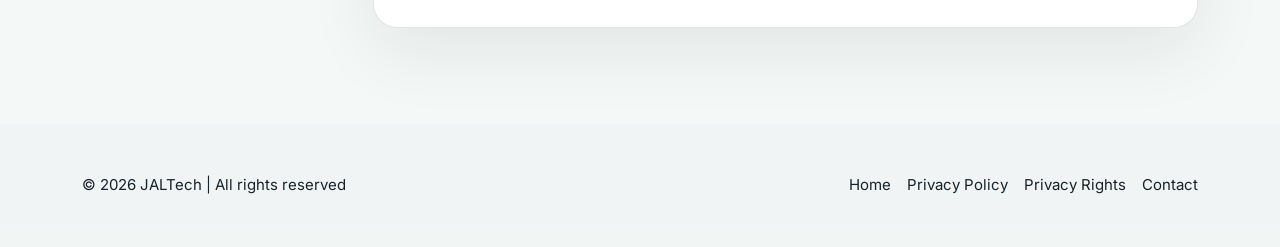
==== commit b2db2ebc: "Update privacy.html" ====
--- a/privacy.html
+++ b/privacy.html
@@ -469,6 +469,30 @@
       .legal-section {
         break-inside: avoid;
       }
+    }
+    .legal-fineprint {
+      margin-top: 1.25rem;
+      font-size: 0.8rem;
+      color: var(--legal-muted);
+    }
+
+    .legal-fineprint summary {
+      cursor: pointer;
+      list-style: none;
+      display: inline;
+      text-decoration: underline;
+      text-decoration-color: var(--legal-border);
+      text-underline-offset: 3px;
+    }
+
+    .legal-fineprint summary::-webkit-details-marker {
+      display: none;
+    }
+
+    .legal-section .legal-fineprint p {
+      margin-top: 0.5rem;
+      font-size: 0.8rem;
+      color: var(--legal-muted);
     }
   </style>
 
@@ -791,8 +815,10 @@
                     </a>
                   </div>
 
-                  <h3>Complaints to the Saudi authority</h3>
-                  <p>If your concern relates to personal data subject to the Saudi PDPL and you are not satisfied with JALTech’s response, you may submit a complaint to the Saudi Data &amp; AI Authority (SDAIA) through the National Data Governance Platform at <a href="https://dgp.sdaia.gov.sa/" target="_blank" rel="noopener noreferrer">dgp.sdaia.gov.sa</a>, subject to the procedures and time limits prescribed by law.</p>
+                  <details class="legal-fineprint">
+                    <summary>Regulatory note for Saudi residents</summary>
+                    <p>If your concern relates to personal data subject to the Saudi PDPL and you are not satisfied with JALTech’s response, you may submit a complaint to the Saudi Data &amp; AI Authority (SDAIA) through the National Data Governance Platform at <a href="https://dgp.sdaia.gov.sa/" target="_blank" rel="noopener noreferrer">dgp.sdaia.gov.sa</a>, subject to the procedures and time limits prescribed by law.</p>
+                  </details>
                 </section>
               </article>
             </div>
